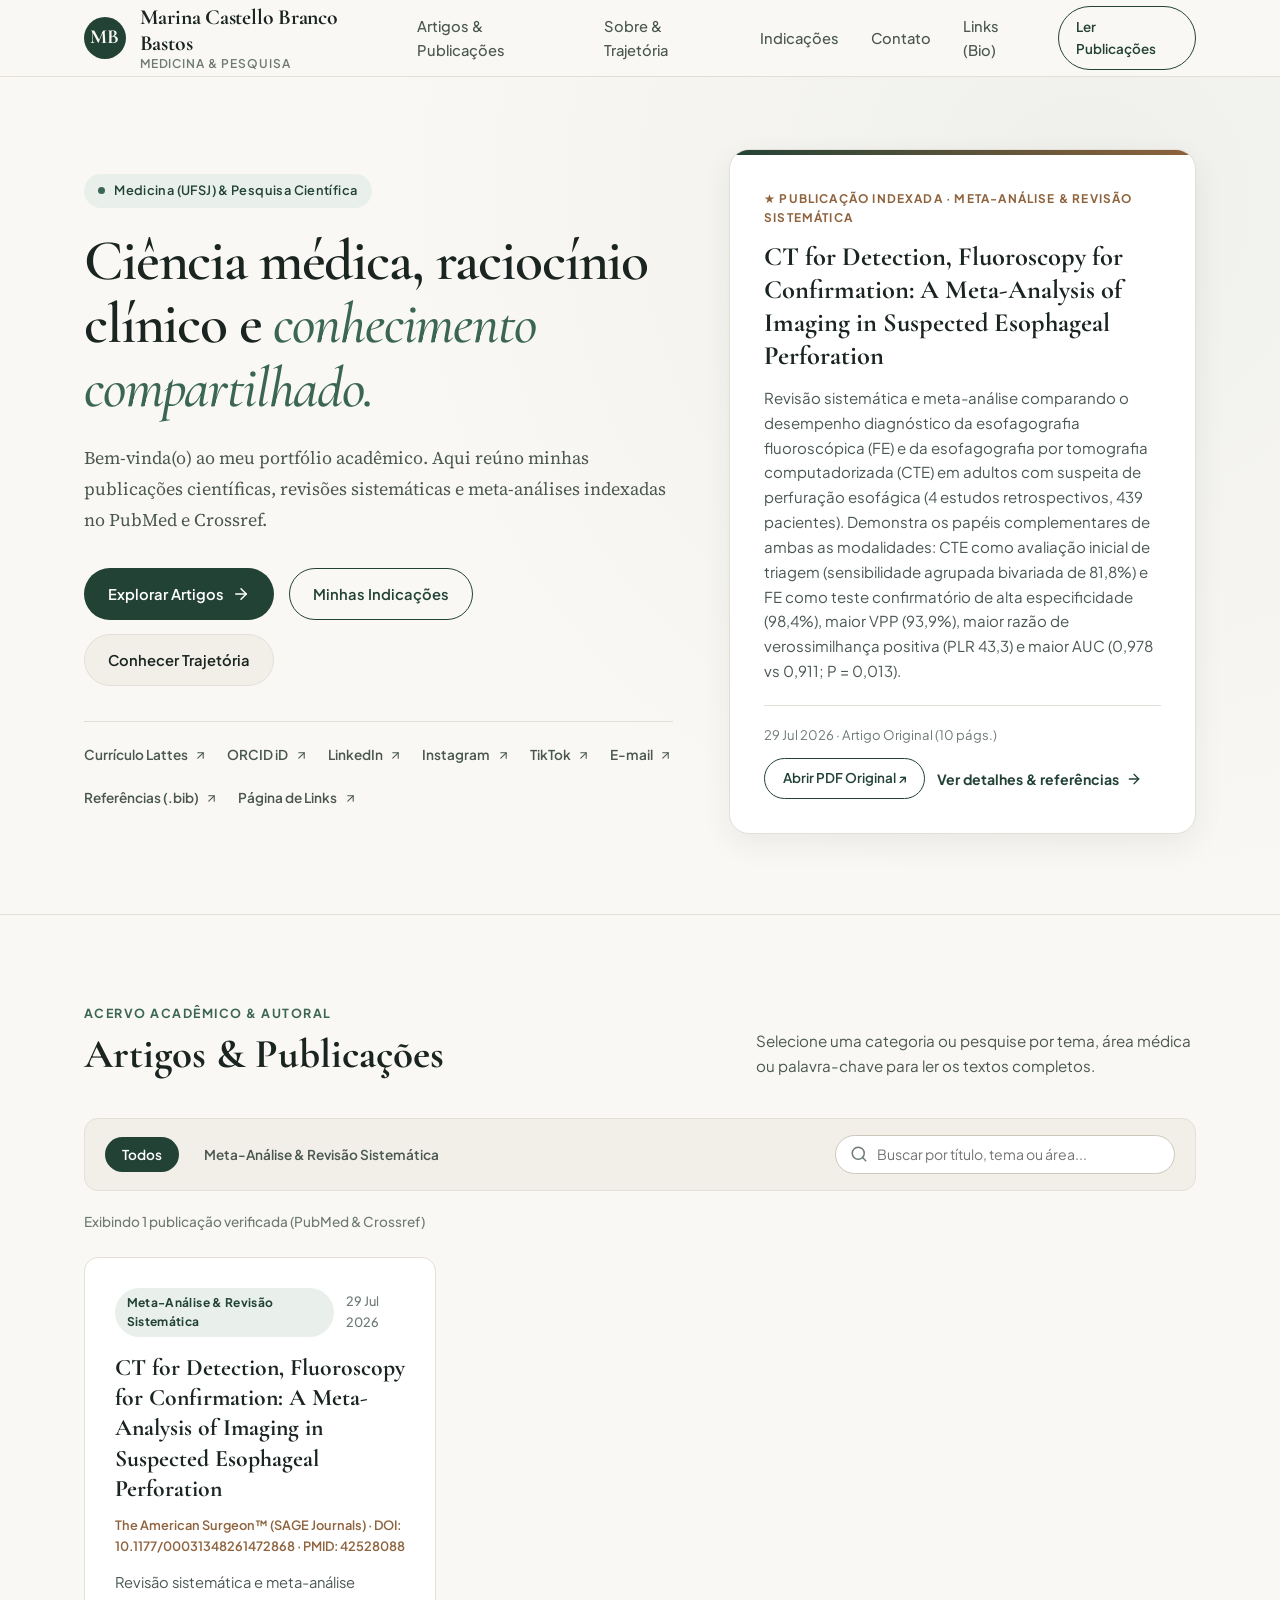
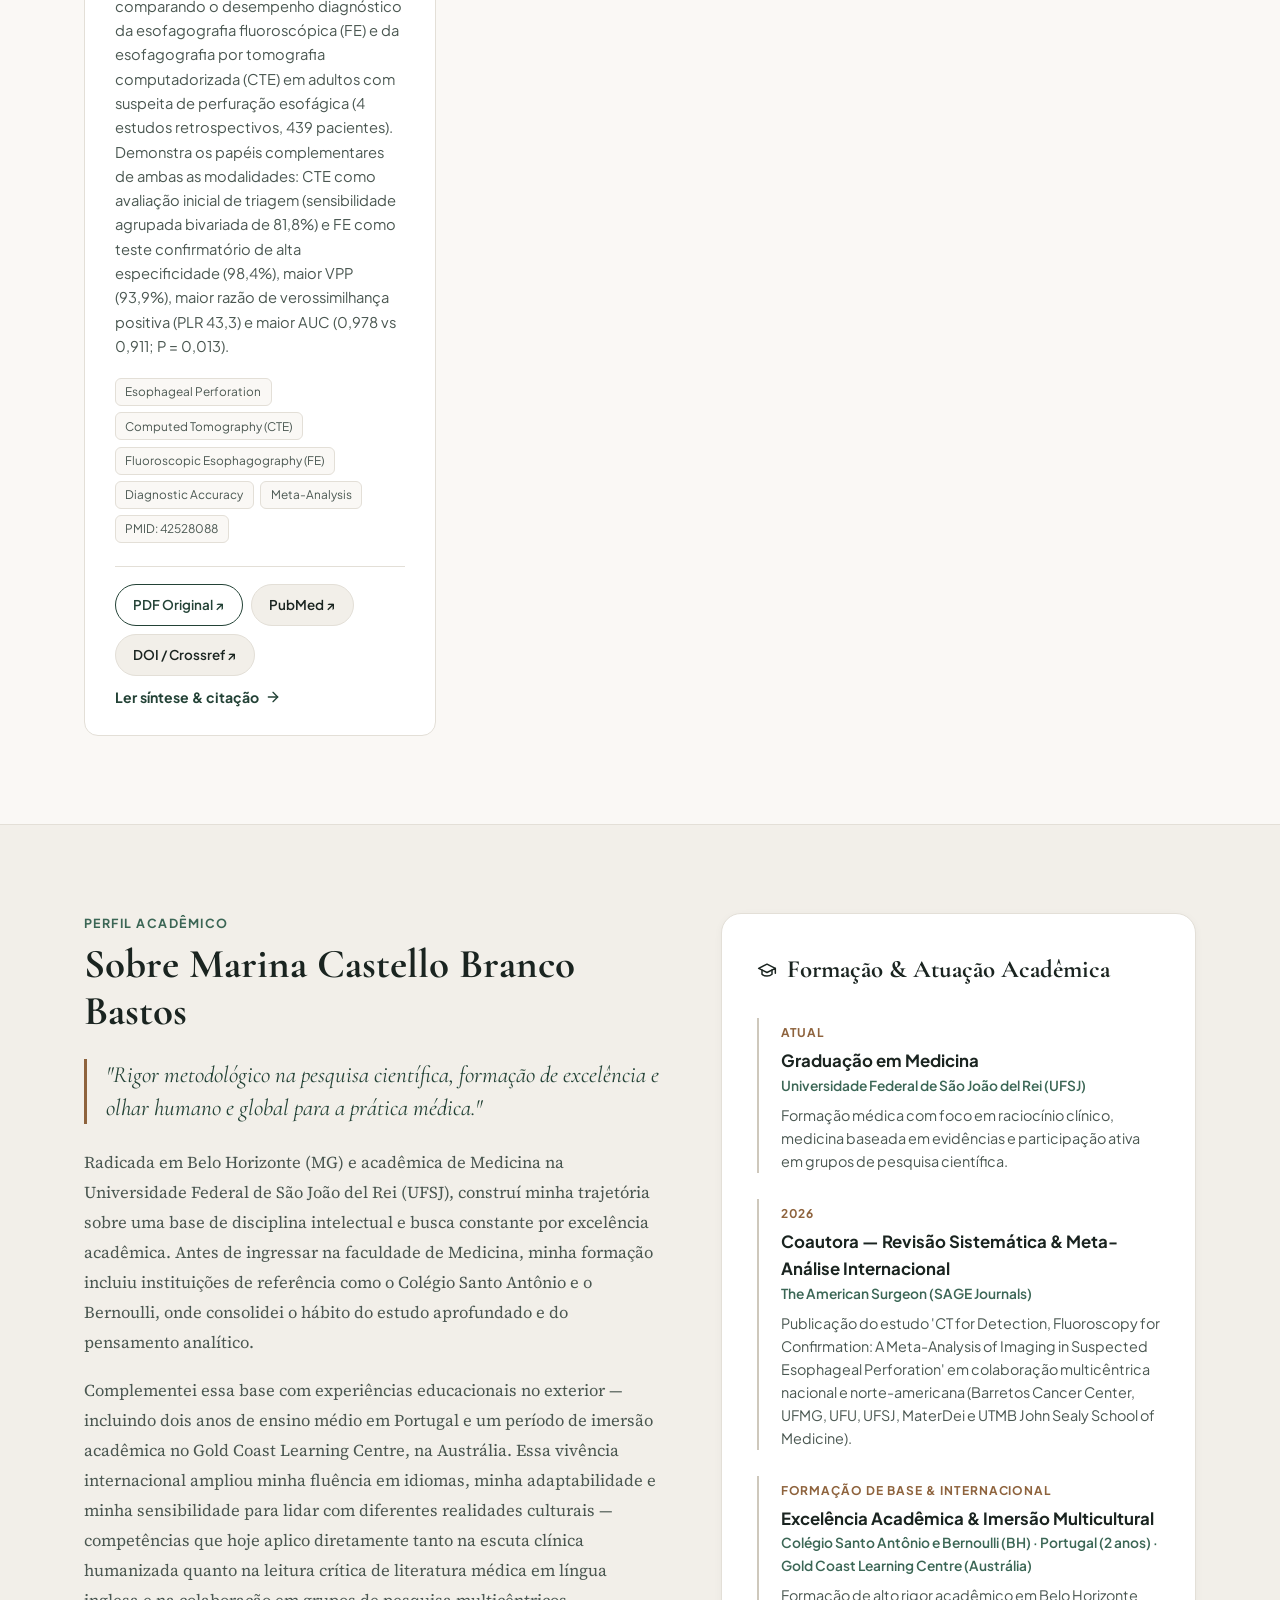
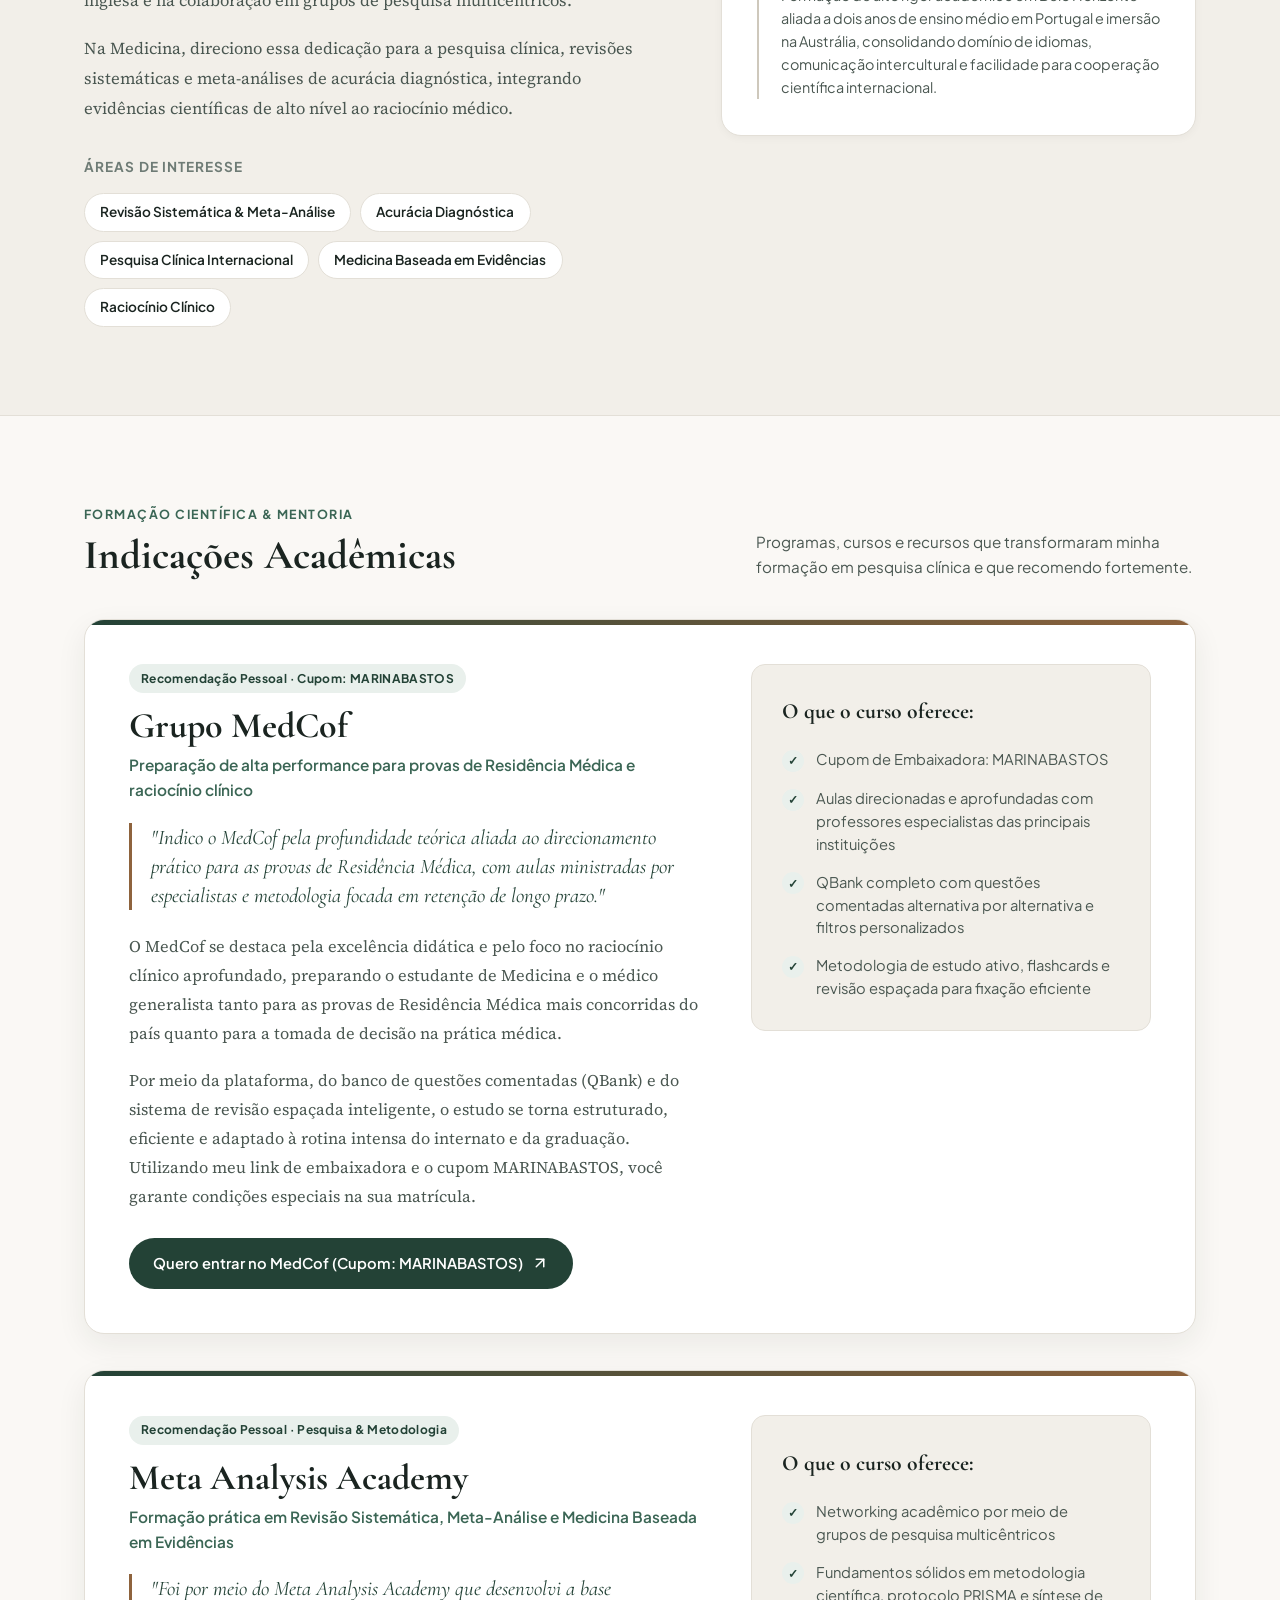
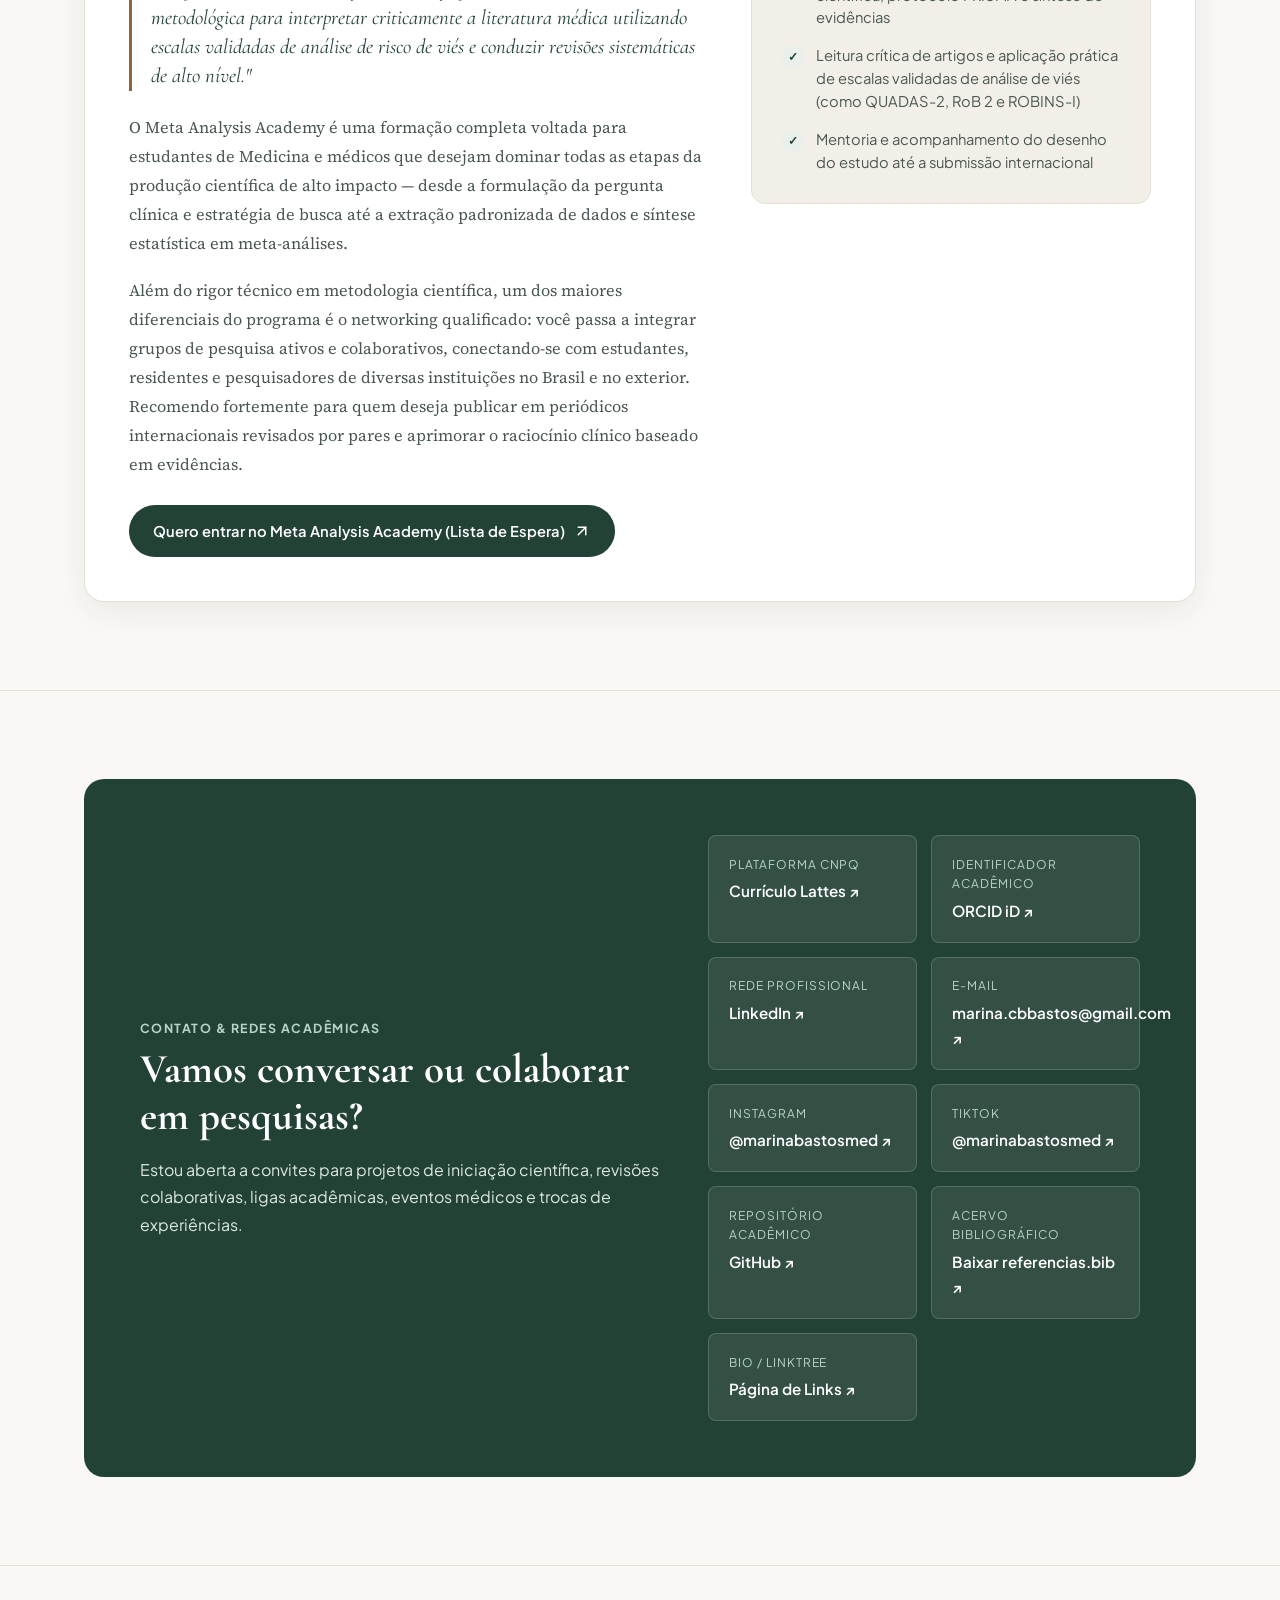
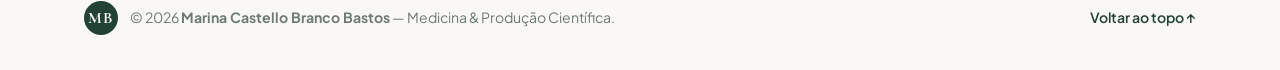
==== index.html @ 8492e3e2 "Forca atualizacao de cache (cache-busting) no dados.js, script.js e index.html" ====
<!DOCTYPE html>
<html lang="pt-BR">
<head>
  <meta charset="UTF-8" />
  <meta name="viewport" content="width=device-width, initial-scale=1.0" />
  <title>Marina Bastos — Medicina & Produção Científica</title>
  <meta name="description" content="Portfólio acadêmico, artigos científicos, revisões de literatura e textos sobre Medicina por Marina Bastos." />

  <!-- Tipografia Editorial & Acadêmica -->
  <link rel="preconnect" href="https://fonts.googleapis.com">
  <link rel="preconnect" href="https://fonts.gstatic.com" crossorigin>
  <link href="https://fonts.googleapis.com/css2?family=Cormorant+Garamond:ital,wght@0,500;0,600;0,700;1,400;1,600&family=Plus+Jakarta+Sans:wght@400;500;600;700&family=Source+Serif+4:ital,opsz,wght@0,8..60,400;0,8..60,600;1,8..60,400&display=swap" rel="stylesheet">

  <link rel="stylesheet" href="styles.css?v=20261112b" />
</head>
<body>

  <!-- Barra de Navegação -->
  <header class="site-header" id="topo">
    <div class="container header-inner">
      <a href="#topo" class="brand" aria-label="Início">
        <span class="brand-monogram">MB</span>
        <div class="brand-text">
          <span class="brand-name" id="nav-nome">Marina Bastos</span>
          <span class="brand-role">Medicina & Pesquisa</span>
        </div>
      </a>

      <nav class="main-nav" aria-label="Navegação Principal">
        <a href="#artigos" class="nav-link">Artigos & Publicações</a>
        <a href="#sobre" class="nav-link">Sobre & Trajetória</a>
        <a href="#indicacoes" class="nav-link">Indicações</a>
        <a href="#contato" class="nav-link">Contato</a>
        <a href="links.html" class="nav-link">Links (Bio)</a>
      </nav>

      <div class="header-actions">
        <a href="#artigos" class="btn btn-outline btn-sm">Ler Publicações</a>
      </div>
    </div>
  </header>

  <main>
    <!-- Seção Hero / Apresentação Editorial -->
    <section class="hero-section">
      <div class="container hero-grid">
        <div class="hero-content">
          <div class="eyebrow-badge">
            <span class="eyebrow-dot"></span>
            <span id="hero-subtitulo">Acadêmica de Medicina & Produção Científica</span>
          </div>

          <h1 class="hero-title">
            Ciência médica, raciocínio clínico e <span class="serif-italic">conhecimento compartilhado.</span>
          </h1>

          <p class="hero-lead" id="hero-resumo">
            Bem-vinda(o) ao meu espaço acadêmico. Aqui reúno meus artigos científicos, revisões de literatura, relatos de caso e reflexões sobre a prática médica e a saúde pública.
          </p>

          <div class="hero-cta-group">
            <a href="#artigos" class="btn btn-primary">
              Explorar Artigos
              <svg width="18" height="18" viewBox="0 0 24 24" fill="none" stroke="currentColor" stroke-width="2" stroke-linecap="round" stroke-linejoin="round"><path d="M5 12h14"/><path d="m12 5 7 7-7 7"/></svg>
            </a>
            <a href="#indicacoes" class="btn btn-outline">Minhas Indicações</a>
            <a href="#sobre" class="btn btn-secondary">Conhecer Trajetória</a>
          </div>

          <div class="hero-quick-links" id="hero-links">
            <!-- Preenchido dinamicamente via dados.js -->
          </div>
        </div>

        <!-- Card de Artigo em Destaque no Hero -->
        <aside class="hero-featured-wrapper" aria-label="Publicação em destaque">
          <div class="featured-card" id="hero-destaque-card">
            <!-- Preenchido dinamicamente via script.js -->
          </div>
        </aside>
      </div>
    </section>

    <!-- Seção de Artigos & Publicações -->
    <section class="articles-section section-padding" id="artigos">
      <div class="container">
        <div class="section-header">
          <div>
            <span class="section-kicker">Acervo Acadêmico & Autoral</span>
            <h2 class="section-title">Artigos & Publicações</h2>
          </div>
          <p class="section-subtitle">
            Selecione uma categoria ou pesquise por tema, área médica ou palavra-chave para ler os textos completos.
          </p>
        </div>

        <!-- Barra de Filtro e Busca -->
        <div class="articles-toolbar">
          <div class="category-filters" id="filtros-categoria" role="tablist" aria-label="Filtrar artigos por categoria">
            <!-- Botões gerados dinamicamente -->
          </div>

          <div class="search-box">
            <svg class="search-icon" width="18" height="18" viewBox="0 0 24 24" fill="none" stroke="currentColor" stroke-width="2" stroke-linecap="round" stroke-linejoin="round"><circle cx="11" cy="11" r="8"/><path d="m21 21-4.3-4.3"/></svg>
            <input
              type="search"
              id="input-busca"
              placeholder="Buscar por título, tema ou área..."
              aria-label="Buscar artigos"
            />
          </div>
        </div>

        <!-- Contador de resultados -->
        <div class="articles-meta-bar">
          <span id="contador-artigos">Carregando publicações...</span>
        </div>

        <!-- Grade de Artigos -->
        <div class="articles-grid" id="lista-artigos">
          <!-- Cards de artigos inseridos via script.js -->
        </div>
      </div>
    </section>

    <!-- Seção Sobre Mim & Trajetória Acadêmica -->
    <section class="about-section section-padding" id="sobre">
      <div class="container">
        <div class="about-grid">
          <!-- Coluna Esquerda: Bio e Áreas de Interesse -->
          <div class="about-bio-col">
            <span class="section-kicker">Perfil Acadêmico</span>
            <h2 class="section-title" id="sobre-nome">Sobre Marina Bastos</h2>

            <blockquote class="editorial-quote" id="sobre-frase">
              "Rigor metodológico na pesquisa científica, formação de excelência e olhar humano e global para a prática médica."
            </blockquote>

            <div class="about-text" id="sobre-texto">
              <p>Radicada em Belo Horizonte (MG) e acadêmica de Medicina na Universidade Federal de São João del Rei (UFSJ), construí minha trajetória sobre uma base de disciplina intelectual e busca constante por excelência acadêmica. Antes de ingressar na faculdade de Medicina, minha formação incluiu instituições de referência como o Colégio Santo Antônio e o Bernoulli, onde consolidei o hábito do estudo aprofundado e do pensamento analítico.</p>
              <p>Complementei essa base com experiências educacionais no exterior — incluindo dois anos de ensino médio em Portugal e um período de imersão acadêmica no Gold Coast Learning Centre, na Austrália. Essa vivência internacional ampliou minha fluência em idiomas, minha adaptabilidade e minha sensibilidade para lidar com diferentes realidades culturais — competências que hoje aplico diretamente tanto na escuta clínica humanizada quanto na leitura crítica de literatura médica em língua inglesa e na colaboração em grupos de pesquisa multicêntricos.</p>
              <p>Na Medicina, direciono essa dedicação para a pesquisa clínica, revisões sistemáticas e meta-análises de acurácia diagnóstica, integrando evidências científicas de alto nível ao raciocínio médico.</p>
            </div>

            <div class="interests-block">
              <h3 class="subsection-title">Áreas de Interesse</h3>
              <div class="tags-cloud" id="lista-interesses">
                <!-- Tags inseridas via script.js -->
              </div>
            </div>
          </div>

          <!-- Coluna Direita: Linha do Tempo / Atuação -->
          <div class="about-timeline-col">
            <div class="timeline-card">
              <h3 class="timeline-heading">
                <svg width="20" height="20" viewBox="0 0 24 24" fill="none" stroke="currentColor" stroke-width="1.8" stroke-linecap="round" stroke-linejoin="round"><path d="M22 10v6M2 10l10-5 10 5-10 5z"/><path d="M6 12v5c3 3 9 3 12 0v-5"/></svg>
                Formação & Atuação Acadêmica
              </h3>
              <div class="timeline-list" id="lista-trajetoria">
                <!-- Itens da trajetória inseridos via script.js -->
              </div>
            </div>
          </div>
        </div>
      </div>
    </section>

    <!-- Seção de Indicações Acadêmicas -->
    <section class="recommendations-section section-padding" id="indicacoes">
      <div class="container">
        <div class="section-header">
          <div>
            <span class="section-kicker">Formação Científica & Mentoria</span>
            <h2 class="section-title">Indicações Acadêmicas</h2>
          </div>
          <p class="section-subtitle">
            Programas, cursos e recursos que transformaram minha formação em pesquisa clínica e que recomendo fortemente.
          </p>
        </div>

        <div class="recommendations-list" id="lista-indicacoes">
          <!-- Inserido dinamicamente via script.js -->
        </div>
      </div>
    </section>

    <!-- Seção de Contato & Links Acadêmicos -->
    <section class="contact-section section-padding" id="contato">
      <div class="container">
        <div class="contact-box">
          <div class="contact-content">
            <span class="section-kicker">Contato & Redes Acadêmicas</span>
            <h2 class="section-title">Vamos conversar ou colaborar em pesquisas?</h2>
            <p class="contact-description">
              Estou aberta a convites para projetos de iniciação científica, revisões colaborativas, ligas acadêmicas, eventos médicos e trocas de experiências.
            </p>
          </div>

          <div class="contact-links-grid" id="contato-links">
            <!-- Links gerados via script.js -->
          </div>
        </div>
      </div>
    </section>
  </main>

  <!-- Rodapé -->
  <footer class="site-footer">
    <div class="container footer-inner">
      <div class="footer-left">
        <span class="brand-monogram brand-monogram-sm">MB</span>
        <p>© <span id="ano-atual"></span> <strong id="footer-nome">Marina Bastos</strong> — Medicina & Produção Científica.</p>
      </div>
      <div class="footer-right">
        <a href="#topo" class="back-to-top">Voltar ao topo ↑</a>
      </div>
    </div>
  </footer>

  <!-- Modal de Leitura Completa do Artigo -->
  <div class="article-modal-backdrop" id="modal-artigo" aria-hidden="true" role="dialog" aria-modal="true" aria-labelledby="modal-titulo">
    <div class="article-modal-container">
      <header class="modal-topbar">
        <div class="modal-topbar-meta">
          <span class="badge-category" id="modal-categoria">Categoria</span>
          <span class="modal-reading-time" id="modal-tempo"></span>
        </div>
        <div class="modal-topbar-actions">
          <button type="button" class="btn-icon-action" id="btn-copiar-citacao" title="Copiar citação bibliográfica">
            <svg width="16" height="16" viewBox="0 0 24 24" fill="none" stroke="currentColor" stroke-width="2" stroke-linecap="round" stroke-linejoin="round"><rect width="14" height="14" x="8" y="8" rx="2" ry="2"/><path d="M4 16c-1.1 0-2-.9-2-2V4c0-1.1.9-2 2-2h10c1.1 0 2 .9 2 2"/></svg>
            <span>Citar</span>
          </button>
          <button type="button" class="btn-icon-action" id="btn-imprimir-artigo" title="Imprimir ou salvar como PDF">
            <svg width="16" height="16" viewBox="0 0 24 24" fill="none" stroke="currentColor" stroke-width="2" stroke-linecap="round" stroke-linejoin="round"><polyline points="6 9 6 2 18 2 18 9"/><path d="M6 18H4a2 2 0 0 1-2-2v-5a2 2 0 0 1 2-2h16a2 2 0 0 1 2 2v5a2 2 0 0 1-2 2h-2"/><rect width="12" height="8" x="6" y="14"/></svg>
            <span>PDF / Imprimir</span>
          </button>
          <button type="button" class="btn-close-modal" id="btn-fechar-modal" aria-label="Fechar leitura">
            ✕
          </button>
        </div>
      </header>

      <article class="modal-article-body">
        <div class="modal-article-header">
          <p class="modal-journal" id="modal-veiculo"></p>
          <h1 class="modal-title" id="modal-titulo"></h1>
          <p class="modal-authors" id="modal-autores"></p>
          <div class="modal-keywords" id="modal-palavras-chave"></div>
        </div>

        <div class="modal-abstract-box">
          <strong>Resumo:</strong>
          <p id="modal-resumo"></p>
        </div>

        <div class="modal-content-prose" id="modal-conteudo">
          <!-- Conteúdo completo do artigo -->
        </div>

        <footer class="modal-article-footer">
          <div class="citation-box">
            <span class="citation-label">Como citar este trabalho:</span>
            <p class="citation-text" id="modal-citacao"></p>
          </div>
          <div id="modal-link-externo-wrapper"></div>
        </footer>
      </article>
    </div>
  </div>

  <!-- Carrega primeiro os dados e depois a lógica -->
  <script src="dados.js?v=20261112b"></script>
  <script src="script.js?v=20261112b"></script>
</body>
</html>
---- styles.css ----
/* ============================================================================
   ESTILOS EDITORIAIS & ACADÊMICOS — MARINA BASTOS (MEDICINA)
   Paleta: Off-white papel, Verde-Sálvia Profundo, Bronze Suave e Tinta Carvão
   ============================================================================ */

:root {
  --bg-primary: #FAF8F5;
  --bg-secondary: #F2EFE9;
  --bg-card: #FFFFFF;
  --bg-accent-soft: #E9F0EC;

  --text-primary: #1A2420;
  --text-secondary: #4A5751;
  --text-muted: #6E7B75;

  --accent-primary: #234236;
  --accent-primary-hover: #182F26;
  --accent-sage: #3B6655;
  --accent-bronze: #8E633D;

  --border-subtle: #E3DFD7;
  --border-strong: #CEC8BC;

  --shadow-sm: 0 2px 8px rgba(26, 36, 32, 0.04);
  --shadow-md: 0 10px 30px rgba(26, 36, 32, 0.07);
  --shadow-lg: 0 20px 50px rgba(26, 36, 32, 0.12);

  --font-display: 'Cormorant Garamond', Georgia, serif;
  --font-serif: 'Source Serif 4', Georgia, serif;
  --font-sans: 'Plus Jakarta Sans', -apple-system, BlinkMacSystemFont, sans-serif;

  --radius-sm: 8px;
  --radius-md: 14px;
  --radius-lg: 20px;
}

* {
  box-sizing: border-box;
  margin: 0;
  padding: 0;
}

html {
  scroll-behavior: smooth;
  font-size: 16px;
}

body {
  background-color: var(--bg-primary);
  color: var(--text-primary);
  font-family: var(--font-sans);
  line-height: 1.65;
  -webkit-font-smoothing: antialiased;
}

.container {
  width: 100%;
  max-width: 1160px;
  margin: 0 auto;
  padding: 0 1.5rem;
}

.section-padding {
  padding: 5.5rem 0;
}

/* ============================================================================
   CABEÇALHO E NAVEGAÇÃO
   ============================================================================ */
.site-header {
  position: sticky;
  top: 0;
  z-index: 100;
  background: rgba(250, 248, 245, 0.88);
  backdrop-filter: blur(12px);
  border-bottom: 1px solid var(--border-subtle);
}

.header-inner {
  display: flex;
  align-items: center;
  justify-content: space-between;
  height: 76px;
  gap: 1.5rem;
}

.brand {
  display: flex;
  align-items: center;
  gap: 0.85rem;
  text-decoration: none;
  color: var(--text-primary);
}

.brand-monogram {
  width: 42px;
  height: 42px;
  border-radius: 50%;
  background-color: var(--accent-primary);
  color: #FAF8F5;
  font-family: var(--font-display);
  font-weight: 700;
  font-size: 1.25rem;
  letter-spacing: 0.04em;
  display: inline-flex;
  align-items: center;
  justify-content: center;
  flex-shrink: 0;
}

.brand-monogram-sm {
  width: 34px;
  height: 34px;
  font-size: 1rem;
}

.brand-text {
  display: flex;
  flex-direction: column;
  line-height: 1.2;
}

.brand-name {
  font-family: var(--font-display);
  font-size: 1.35rem;
  font-weight: 700;
  letter-spacing: -0.01em;
}

.brand-role {
  font-size: 0.75rem;
  text-transform: uppercase;
  letter-spacing: 0.08em;
  color: var(--text-muted);
  font-weight: 600;
}

.main-nav {
  display: flex;
  align-items: center;
  gap: 2rem;
}

.nav-link {
  text-decoration: none;
  color: var(--text-secondary);
  font-size: 0.92rem;
  font-weight: 500;
  transition: color 0.2s ease;
}

.nav-link:hover {
  color: var(--accent-primary);
}

/* ============================================================================
   BOTÕES
   ============================================================================ */
.btn {
  display: inline-flex;
  align-items: center;
  justify-content: center;
  gap: 0.5rem;
  font-family: var(--font-sans);
  font-size: 0.92rem;
  font-weight: 600;
  text-decoration: none;
  padding: 0.8rem 1.45rem;
  border-radius: 999px;
  transition: all 0.22s ease;
  cursor: pointer;
  border: 1px solid transparent;
}

.btn-sm {
  padding: 0.55rem 1.1rem;
  font-size: 0.84rem;
}

.btn-primary {
  background-color: var(--accent-primary);
  color: #FFFFFF;
}

.btn-primary:hover {
  background-color: var(--accent-primary-hover);
  transform: translateY(-1px);
  box-shadow: var(--shadow-sm);
}

.btn-secondary {
  background-color: var(--bg-secondary);
  color: var(--text-primary);
  border-color: var(--border-subtle);
}

.btn-secondary:hover {
  background-color: #E7E2D8;
}

.btn-outline {
  background-color: transparent;
  color: var(--accent-primary);
  border-color: var(--accent-primary);
}

.btn-outline:hover {
  background-color: var(--accent-primary);
  color: #FFFFFF;
}

/* ============================================================================
   SEÇÃO HERO
   ============================================================================ */
.hero-section {
  padding: 4.5rem 0 5rem;
  border-bottom: 1px solid var(--border-subtle);
  background: radial-gradient(circle at 85% 15%, rgba(59, 102, 85, 0.06) 0%, transparent 55%);
}

.hero-grid {
  display: grid;
  grid-template-columns: 1.2fr 0.95fr;
  gap: 3.5rem;
  align-items: center;
}

.eyebrow-badge {
  display: inline-flex;
  align-items: center;
  gap: 0.55rem;
  padding: 0.4rem 0.9rem;
  background-color: var(--bg-accent-soft);
  color: var(--accent-primary);
  border-radius: 999px;
  font-size: 0.8rem;
  font-weight: 600;
  letter-spacing: 0.03em;
  margin-bottom: 1.4rem;
}

.eyebrow-dot {
  width: 7px;
  height: 7px;
  border-radius: 50%;
  background-color: var(--accent-sage);
}

.hero-title {
  font-family: var(--font-display);
  font-size: clamp(2.5rem, 4.5vw, 3.7rem);
  font-weight: 600;
  line-height: 1.1;
  letter-spacing: -0.02em;
  color: var(--text-primary);
  margin-bottom: 1.35rem;
}

.serif-italic {
  font-style: italic;
  font-weight: 500;
  color: var(--accent-sage);
}

.hero-lead {
  font-family: var(--font-serif);
  font-size: 1.12rem;
  color: var(--text-secondary);
  line-height: 1.75;
  max-width: 600px;
  margin-bottom: 2rem;
}

.hero-cta-group {
  display: flex;
  flex-wrap: wrap;
  gap: 0.9rem;
  margin-bottom: 2.2rem;
}

.hero-quick-links {
  display: flex;
  flex-wrap: wrap;
  align-items: center;
  gap: 1.25rem;
  padding-top: 1.4rem;
  border-top: 1px solid var(--border-subtle);
}

.quick-link-item {
  display: inline-flex;
  align-items: center;
  gap: 0.4rem;
  font-size: 0.85rem;
  font-weight: 600;
  color: var(--text-secondary);
  text-decoration: none;
  transition: color 0.2s ease;
}

.quick-link-item:hover {
  color: var(--accent-primary);
}

/* Card de Artigo em Destaque no Hero */
.featured-card {
  background-color: var(--bg-card);
  border: 1px solid var(--border-subtle);
  border-radius: var(--radius-lg);
  padding: 2.1rem;
  box-shadow: var(--shadow-md);
  position: relative;
  overflow: hidden;
}

.featured-card::before {
  content: "";
  position: absolute;
  top: 0;
  left: 0;
  width: 100%;
  height: 5px;
  background: linear-gradient(90deg, var(--accent-primary), var(--accent-bronze));
}

.featured-label {
  display: inline-flex;
  align-items: center;
  gap: 0.4rem;
  font-size: 0.74rem;
  text-transform: uppercase;
  letter-spacing: 0.1em;
  font-weight: 700;
  color: var(--accent-bronze);
  margin-bottom: 0.85rem;
}

.featured-title {
  font-family: var(--font-display);
  font-size: 1.65rem;
  font-weight: 700;
  line-height: 1.25;
  color: var(--text-primary);
  margin-bottom: 0.8rem;
}

.featured-excerpt {
  font-size: 0.94rem;
  color: var(--text-secondary);
  line-height: 1.65;
  margin-bottom: 1.35rem;
}

.featured-meta {
  display: flex;
  align-items: center;
  justify-content: space-between;
  flex-wrap: wrap;
  gap: 0.75rem;
  padding-top: 1.1rem;
  border-top: 1px solid var(--border-subtle);
  font-size: 0.82rem;
  color: var(--text-muted);
}

/* ============================================================================
   SEÇÃO DE ARTIGOS & PUBLICAÇÕES
   ============================================================================ */
.section-header {
  display: flex;
  justify-content: space-between;
  align-items: flex-end;
  flex-wrap: wrap;
  gap: 1.5rem;
  margin-bottom: 2.5rem;
}

.section-kicker {
  display: block;
  font-size: 0.78rem;
  text-transform: uppercase;
  letter-spacing: 0.12em;
  font-weight: 700;
  color: var(--accent-sage);
  margin-bottom: 0.45rem;
}

.section-title {
  font-family: var(--font-display);
  font-size: clamp(2rem, 3.2vw, 2.65rem);
  font-weight: 700;
  line-height: 1.15;
  color: var(--text-primary);
}

.section-subtitle {
  max-width: 440px;
  font-size: 0.95rem;
  color: var(--text-secondary);
}

.articles-toolbar {
  display: flex;
  justify-content: space-between;
  align-items: center;
  flex-wrap: wrap;
  gap: 1rem;
  margin-bottom: 1.25rem;
  padding: 1rem 1.25rem;
  background-color: var(--bg-secondary);
  border-radius: var(--radius-md);
  border: 1px solid var(--border-subtle);
}

.category-filters {
  display: flex;
  flex-wrap: wrap;
  gap: 0.5rem;
}

.filter-btn {
  background: transparent;
  border: 1px solid transparent;
  padding: 0.48rem 1rem;
  border-radius: 999px;
  font-family: var(--font-sans);
  font-size: 0.85rem;
  font-weight: 600;
  color: var(--text-secondary);
  cursor: pointer;
  transition: all 0.2s ease;
}

.filter-btn:hover {
  color: var(--text-primary);
  background-color: rgba(255, 255, 255, 0.6);
}

.filter-btn.active {
  background-color: var(--accent-primary);
  color: #FFFFFF;
}

.search-box {
  position: relative;
  flex: 1;
  min-width: 240px;
  max-width: 340px;
}

.search-icon {
  position: absolute;
  left: 0.95rem;
  top: 50%;
  transform: translateY(-50%);
  color: var(--text-muted);
  pointer-events: none;
}

.search-box input {
  width: 100%;
  padding: 0.6rem 1rem 0.6rem 2.55rem;
  border-radius: 999px;
  border: 1px solid var(--border-strong);
  background-color: var(--bg-card);
  font-family: var(--font-sans);
  font-size: 0.88rem;
  color: var(--text-primary);
  outline: none;
  transition: border-color 0.2s ease, box-shadow 0.2s ease;
}

.search-box input:focus {
  border-color: var(--accent-primary);
  box-shadow: 0 0 0 3px rgba(35, 66, 54, 0.12);
}

.articles-meta-bar {
  font-size: 0.85rem;
  color: var(--text-muted);
  margin-bottom: 1.5rem;
  font-weight: 500;
}

.articles-grid {
  display: grid;
  grid-template-columns: repeat(auto-fill, minmax(330px, 1fr));
  gap: 1.75rem;
}

.article-card {
  background-color: var(--bg-card);
  border: 1px solid var(--border-subtle);
  border-radius: var(--radius-md);
  padding: 1.85rem;
  display: flex;
  flex-direction: column;
  justify-content: space-between;
  transition: transform 0.24s ease, box-shadow 0.24s ease, border-color 0.24s ease;
}

.article-card:hover {
  transform: translateY(-4px);
  box-shadow: var(--shadow-md);
  border-color: var(--border-strong);
}

.card-top-meta {
  display: flex;
  align-items: center;
  justify-content: space-between;
  gap: 0.75rem;
  margin-bottom: 1rem;
}

.badge-category {
  display: inline-block;
  padding: 0.28rem 0.75rem;
  border-radius: 999px;
  background-color: var(--bg-accent-soft);
  color: var(--accent-primary);
  font-size: 0.75rem;
  font-weight: 700;
  letter-spacing: 0.03em;
}

.card-date {
  font-size: 0.8rem;
  color: var(--text-muted);
  font-weight: 500;
}

.card-title {
  font-family: var(--font-display);
  font-size: 1.48rem;
  font-weight: 700;
  line-height: 1.28;
  color: var(--text-primary);
  margin-bottom: 0.65rem;
  cursor: pointer;
  transition: color 0.2s ease;
}

.card-title:hover {
  color: var(--accent-sage);
}

.card-venue {
  font-size: 0.8rem;
  font-weight: 600;
  color: var(--accent-bronze);
  margin-bottom: 0.8rem;
}

.card-summary {
  font-size: 0.92rem;
  color: var(--text-secondary);
  line-height: 1.65;
  margin-bottom: 1.25rem;
}

.card-keywords {
  display: flex;
  flex-wrap: wrap;
  gap: 0.4rem;
  margin-bottom: 1.4rem;
}

.keyword-tag {
  font-size: 0.74rem;
  padding: 0.2rem 0.6rem;
  background-color: var(--bg-primary);
  border: 1px solid var(--border-subtle);
  border-radius: 6px;
  color: var(--text-secondary);
}

.card-footer {
  display: flex;
  align-items: center;
  justify-content: space-between;
  padding-top: 1.1rem;
  border-top: 1px solid var(--border-subtle);
  gap: 0.75rem;
}

.btn-read-article {
  background: none;
  border: none;
  font-family: var(--font-sans);
  font-size: 0.88rem;
  font-weight: 700;
  color: var(--accent-primary);
  display: inline-flex;
  align-items: center;
  gap: 0.4rem;
  cursor: pointer;
  padding: 0;
  transition: gap 0.2s ease;
}

.btn-read-article:hover {
  gap: 0.65rem;
}

.empty-state {
  grid-column: 1 / -1;
  text-align: center;
  padding: 3.5rem 1.5rem;
  background-color: var(--bg-secondary);
  border-radius: var(--radius-md);
  color: var(--text-secondary);
}

/* ============================================================================
   SEÇÃO SOBRE MIM & TRAJETÓRIA
   ============================================================================ */
.about-section {
  background-color: var(--bg-secondary);
  border-top: 1px solid var(--border-subtle);
  border-bottom: 1px solid var(--border-subtle);
}

.about-grid {
  display: grid;
  grid-template-columns: 1.1fr 0.9fr;
  gap: 3.5rem;
  align-items: start;
}

.editorial-quote {
  font-family: var(--font-display);
  font-style: italic;
  font-size: 1.45rem;
  line-height: 1.4;
  color: var(--accent-primary);
  border-left: 3px solid var(--accent-bronze);
  padding-left: 1.2rem;
  margin: 1.5rem 0;
}

.about-text p {
  font-family: var(--font-serif);
  font-size: 1.04rem;
  color: var(--text-secondary);
  line-height: 1.8;
  margin-bottom: 1.15rem;
}

.interests-block {
  margin-top: 2rem;
}

.subsection-title {
  font-size: 0.85rem;
  text-transform: uppercase;
  letter-spacing: 0.08em;
  color: var(--text-muted);
  margin-bottom: 0.9rem;
}

.tags-cloud {
  display: flex;
  flex-wrap: wrap;
  gap: 0.55rem;
}

.interest-pill {
  padding: 0.45rem 0.95rem;
  background-color: var(--bg-card);
  border: 1px solid var(--border-subtle);
  border-radius: 999px;
  font-size: 0.85rem;
  font-weight: 600;
  color: var(--text-primary);
}

.timeline-card {
  background-color: var(--bg-card);
  border: 1px solid var(--border-subtle);
  border-radius: var(--radius-lg);
  padding: 2.2rem;
  box-shadow: var(--shadow-sm);
}

.timeline-heading {
  display: flex;
  align-items: center;
  gap: 0.65rem;
  font-family: var(--font-display);
  font-size: 1.55rem;
  font-weight: 700;
  margin-bottom: 1.75rem;
  color: var(--text-primary);
}

.timeline-list {
  display: flex;
  flex-direction: column;
  gap: 1.6rem;
  position: relative;
}

.timeline-item {
  position: relative;
  padding-left: 1.35rem;
  border-left: 2px solid var(--border-strong);
}

.timeline-period {
  display: inline-block;
  font-size: 0.75rem;
  font-weight: 700;
  text-transform: uppercase;
  letter-spacing: 0.08em;
  color: var(--accent-bronze);
  margin-bottom: 0.25rem;
}

.timeline-role {
  font-size: 1.05rem;
  font-weight: 700;
  color: var(--text-primary);
}

.timeline-inst {
  font-size: 0.86rem;
  font-weight: 600;
  color: var(--accent-sage);
  margin-bottom: 0.4rem;
}

.timeline-desc {
  font-size: 0.9rem;
  color: var(--text-secondary);
  line-height: 1.6;
}

/* ============================================================================
   SEÇÃO DE INDICAÇÕES ACADÊMICAS
   ============================================================================ */
.recommendations-section {
  background-color: var(--bg-primary);
  border-bottom: 1px solid var(--border-subtle);
}

.recommendations-list {
  display: flex;
  flex-direction: column;
  gap: 2.25rem;
}

.recommendation-card {
  background-color: var(--bg-card);
  border: 1px solid var(--border-subtle);
  border-radius: var(--radius-lg);
  padding: 2.75rem;
  box-shadow: var(--shadow-md);
  position: relative;
  overflow: hidden;
}

.recommendation-card::before {
  content: "";
  position: absolute;
  top: 0;
  left: 0;
  width: 100%;
  height: 5px;
  background: linear-gradient(90deg, var(--accent-primary), var(--accent-bronze));
}

.recommendation-grid {
  display: grid;
  grid-template-columns: 1.3fr 0.9fr;
  gap: 2.75rem;
  align-items: start;
}

.recommendation-title {
  font-family: var(--font-display);
  font-size: clamp(1.85rem, 2.8vw, 2.4rem);
  font-weight: 700;
  line-height: 1.15;
  color: var(--text-primary);
  margin: 0.75rem 0 0.35rem;
}

.recommendation-subtitle {
  font-size: 0.96rem;
  font-weight: 600;
  color: var(--accent-sage);
  margin-bottom: 1.25rem;
}

.recommendation-quote {
  font-size: 1.3rem;
  margin: 1.25rem 0 1.4rem;
}

.recommendation-prose p {
  font-family: var(--font-serif);
  font-size: 1.02rem;
  color: var(--text-secondary);
  line-height: 1.78;
  margin-bottom: 1.1rem;
}

.recommendation-cta {
  margin-top: 1.65rem;
}

.recommendation-highlights {
  background-color: var(--bg-secondary);
  border: 1px solid var(--border-subtle);
  border-radius: var(--radius-md);
  padding: 1.85rem;
}

.highlights-heading {
  font-family: var(--font-display);
  font-size: 1.35rem;
  font-weight: 700;
  color: var(--text-primary);
  margin-bottom: 1.15rem;
}

.highlights-list {
  list-style: none;
  display: flex;
  flex-direction: column;
  gap: 0.95rem;
}

.highlight-item {
  display: flex;
  align-items: flex-start;
  gap: 0.75rem;
  font-size: 0.92rem;
  color: var(--text-secondary);
  line-height: 1.55;
}

.highlight-check {
  width: 22px;
  height: 22px;
  border-radius: 50%;
  background-color: var(--bg-accent-soft);
  color: var(--accent-primary);
  font-size: 0.78rem;
  font-weight: 700;
  display: inline-flex;
  align-items: center;
  justify-content: center;
  flex-shrink: 0;
  margin-top: 0.1rem;
}

/* ============================================================================
   SEÇÃO DE CONTATO
   ============================================================================ */
.contact-box {
  background-color: var(--accent-primary);
  color: #FAF8F5;
  border-radius: var(--radius-lg);
  padding: 3.5rem;
  display: grid;
  grid-template-columns: 1.1fr 0.9fr;
  gap: 2.5rem;
  align-items: center;
}

.contact-box .section-kicker {
  color: #B8D4C8;
}

.contact-box .section-title {
  color: #FFFFFF;
  margin-bottom: 1rem;
}

.contact-description {
  color: #DCE8E2;
  font-size: 1rem;
  line-height: 1.7;
}

.contact-links-grid {
  display: grid;
  grid-template-columns: repeat(auto-fit, minmax(180px, 1fr));
  gap: 0.9rem;
}

.contact-card-link {
  display: flex;
  flex-direction: column;
  padding: 1.15rem 1.25rem;
  background-color: rgba(255, 255, 255, 0.08);
  border: 1px solid rgba(255, 255, 255, 0.16);
  border-radius: var(--radius-sm);
  color: #FFFFFF;
  text-decoration: none;
  transition: background-color 0.2s ease, transform 0.2s ease;
}

.contact-card-link:hover {
  background-color: rgba(255, 255, 255, 0.15);
  transform: translateY(-2px);
}

.contact-card-label {
  font-size: 0.75rem;
  text-transform: uppercase;
  letter-spacing: 0.08em;
  color: #B8D4C8;
  margin-bottom: 0.25rem;
}

.contact-card-value {
  font-size: 0.95rem;
  font-weight: 600;
}

/* ============================================================================
   RODAPÉ
   ============================================================================ */
.site-footer {
  padding: 2.2rem 0;
  border-top: 1px solid var(--border-subtle);
  font-size: 0.88rem;
  color: var(--text-muted);
}

.footer-inner {
  display: flex;
  align-items: center;
  justify-content: space-between;
  flex-wrap: wrap;
  gap: 1rem;
}

.footer-left {
  display: flex;
  align-items: center;
  gap: 0.75rem;
}

.back-to-top {
  color: var(--accent-primary);
  text-decoration: none;
  font-weight: 600;
}

/* ============================================================================
   MODAL DE LEITURA DO ARTIGO
   ============================================================================ */
.article-modal-backdrop {
  position: fixed;
  inset: 0;
  z-index: 200;
  background-color: rgba(20, 28, 25, 0.62);
  backdrop-filter: blur(5px);
  display: flex;
  align-items: center;
  justify-content: center;
  padding: 1.5rem;
  opacity: 0;
  pointer-events: none;
  transition: opacity 0.25s ease;
}

.article-modal-backdrop.open {
  opacity: 1;
  pointer-events: auto;
}

.article-modal-container {
  background-color: var(--bg-primary);
  width: 100%;
  max-width: 820px;
  max-height: 90vh;
  border-radius: var(--radius-lg);
  box-shadow: var(--shadow-lg);
  border: 1px solid var(--border-subtle);
  display: flex;
  flex-direction: column;
  overflow: hidden;
}

.modal-topbar {
  display: flex;
  align-items: center;
  justify-content: space-between;
  padding: 1rem 1.75rem;
  background-color: var(--bg-card);
  border-bottom: 1px solid var(--border-subtle);
  gap: 1rem;
}

.modal-topbar-meta {
  display: flex;
  align-items: center;
  gap: 0.75rem;
}

.modal-reading-time {
  font-size: 0.82rem;
  color: var(--text-muted);
}

.modal-topbar-actions {
  display: flex;
  align-items: center;
  gap: 0.5rem;
}

.btn-icon-action {
  display: inline-flex;
  align-items: center;
  gap: 0.4rem;
  padding: 0.45rem 0.85rem;
  border-radius: 6px;
  border: 1px solid var(--border-subtle);
  background-color: var(--bg-primary);
  color: var(--text-secondary);
  font-family: var(--font-sans);
  font-size: 0.8rem;
  font-weight: 600;
  cursor: pointer;
  transition: all 0.2s ease;
}

.btn-icon-action:hover {
  border-color: var(--accent-primary);
  color: var(--accent-primary);
}

.btn-close-modal {
  width: 34px;
  height: 34px;
  border-radius: 50%;
  border: none;
  background-color: var(--bg-secondary);
  color: var(--text-primary);
  font-size: 1rem;
  cursor: pointer;
  display: inline-flex;
  align-items: center;
  justify-content: center;
}

.btn-close-modal:hover {
  background-color: #E2DDD3;
}

.modal-article-body {
  padding: 2.5rem 3rem;
  overflow-y: auto;
}

.modal-journal {
  font-size: 0.82rem;
  text-transform: uppercase;
  letter-spacing: 0.08em;
  font-weight: 700;
  color: var(--accent-bronze);
  margin-bottom: 0.5rem;
}

.modal-title {
  font-family: var(--font-display);
  font-size: clamp(1.8rem, 3vw, 2.35rem);
  font-weight: 700;
  line-height: 1.2;
  color: var(--text-primary);
  margin-bottom: 0.75rem;
}

.modal-authors {
  font-size: 0.92rem;
  font-weight: 600;
  color: var(--accent-sage);
  margin-bottom: 1rem;
}

.modal-keywords {
  display: flex;
  flex-wrap: wrap;
  gap: 0.4rem;
  margin-bottom: 1.75rem;
}

.modal-abstract-box {
  background-color: var(--bg-secondary);
  border-left: 3px solid var(--accent-primary);
  padding: 1.15rem 1.35rem;
  border-radius: 0 var(--radius-sm) var(--radius-sm) 0;
  margin-bottom: 2rem;
  font-size: 0.93rem;
  color: var(--text-secondary);
}

.modal-abstract-box strong {
  display: block;
  text-transform: uppercase;
  font-size: 0.75rem;
  letter-spacing: 0.08em;
  color: var(--text-primary);
  margin-bottom: 0.35rem;
}

.modal-content-prose {
  font-family: var(--font-serif);
  font-size: 1.08rem;
  line-height: 1.85;
  color: var(--text-primary);
}

.modal-content-prose h3 {
  font-family: var(--font-display);
  font-size: 1.55rem;
  font-weight: 700;
  color: var(--text-primary);
  margin: 1.85rem 0 0.65rem;
}

.modal-content-prose p {
  margin-bottom: 1.15rem;
}

.modal-content-prose ul {
  margin: 0.75rem 0 1.25rem 1.5rem;
}

.modal-content-prose li {
  margin-bottom: 0.5rem;
}

.modal-content-prose blockquote {
  font-family: var(--font-display);
  font-style: italic;
  font-size: 1.35rem;
  line-height: 1.45;
  color: var(--accent-primary);
  border-left: 3px solid var(--accent-bronze);
  padding-left: 1.2rem;
  margin: 1.6rem 0;
}

.modal-article-footer {
  margin-top: 2.5rem;
  padding-top: 1.5rem;
  border-top: 1px solid var(--border-subtle);
}

.citation-box {
  background-color: var(--bg-card);
  border: 1px solid var(--border-subtle);
  border-radius: var(--radius-sm);
  padding: 1rem 1.25rem;
  margin-bottom: 1rem;
}

.citation-label {
  display: block;
  font-size: 0.74rem;
  text-transform: uppercase;
  letter-spacing: 0.08em;
  font-weight: 700;
  color: var(--text-muted);
  margin-bottom: 0.3rem;
}

.citation-text {
  font-size: 0.86rem;
  color: var(--text-secondary);
  font-family: var(--font-serif);
}

/* ============================================================================
   RESPONSIVIDADE
   ============================================================================ */
@media (max-width: 920px) {
  .hero-grid,
  .about-grid,
  .recommendation-grid,
  .contact-box {
    grid-template-columns: 1fr;
    gap: 2.25rem;
  }

  .recommendation-card {
    padding: 1.85rem 1.5rem;
  }

  .main-nav {
    display: none;
  }

  .contact-box {
    padding: 2.25rem 1.75rem;
  }

  .modal-article-body {
    padding: 1.75rem 1.5rem;
  }
}

@media print {
  body * {
    visibility: hidden;
  }
  .article-modal-backdrop,
  .article-modal-container,
  .modal-article-body,
  .modal-article-body * {
    visibility: visible;
  }
  .article-modal-backdrop {
    position: absolute;
    inset: 0;
    background: #FFFFFF;
    padding: 0;
  }
  .article-modal-container {
    max-height: none;
    box-shadow: none;
    border: none;
  }
  .modal-topbar {
    display: none;
  }
}
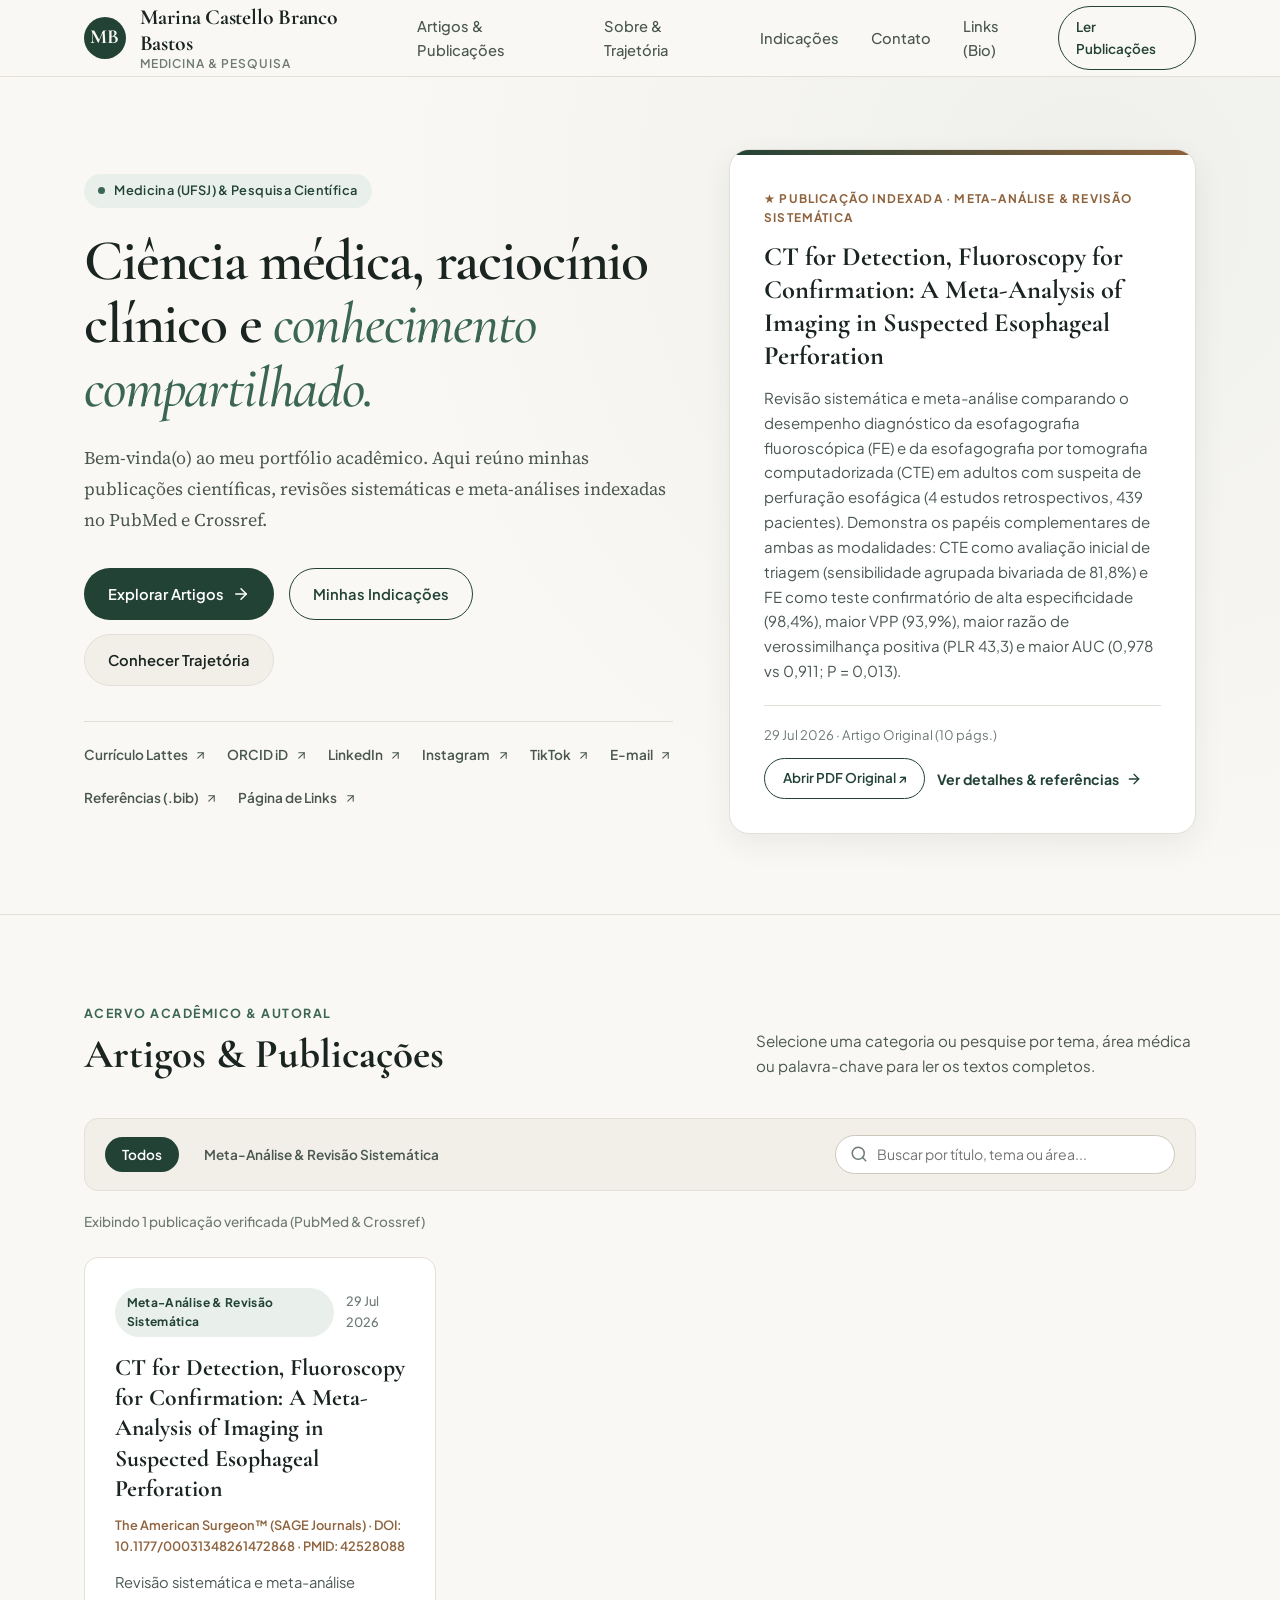
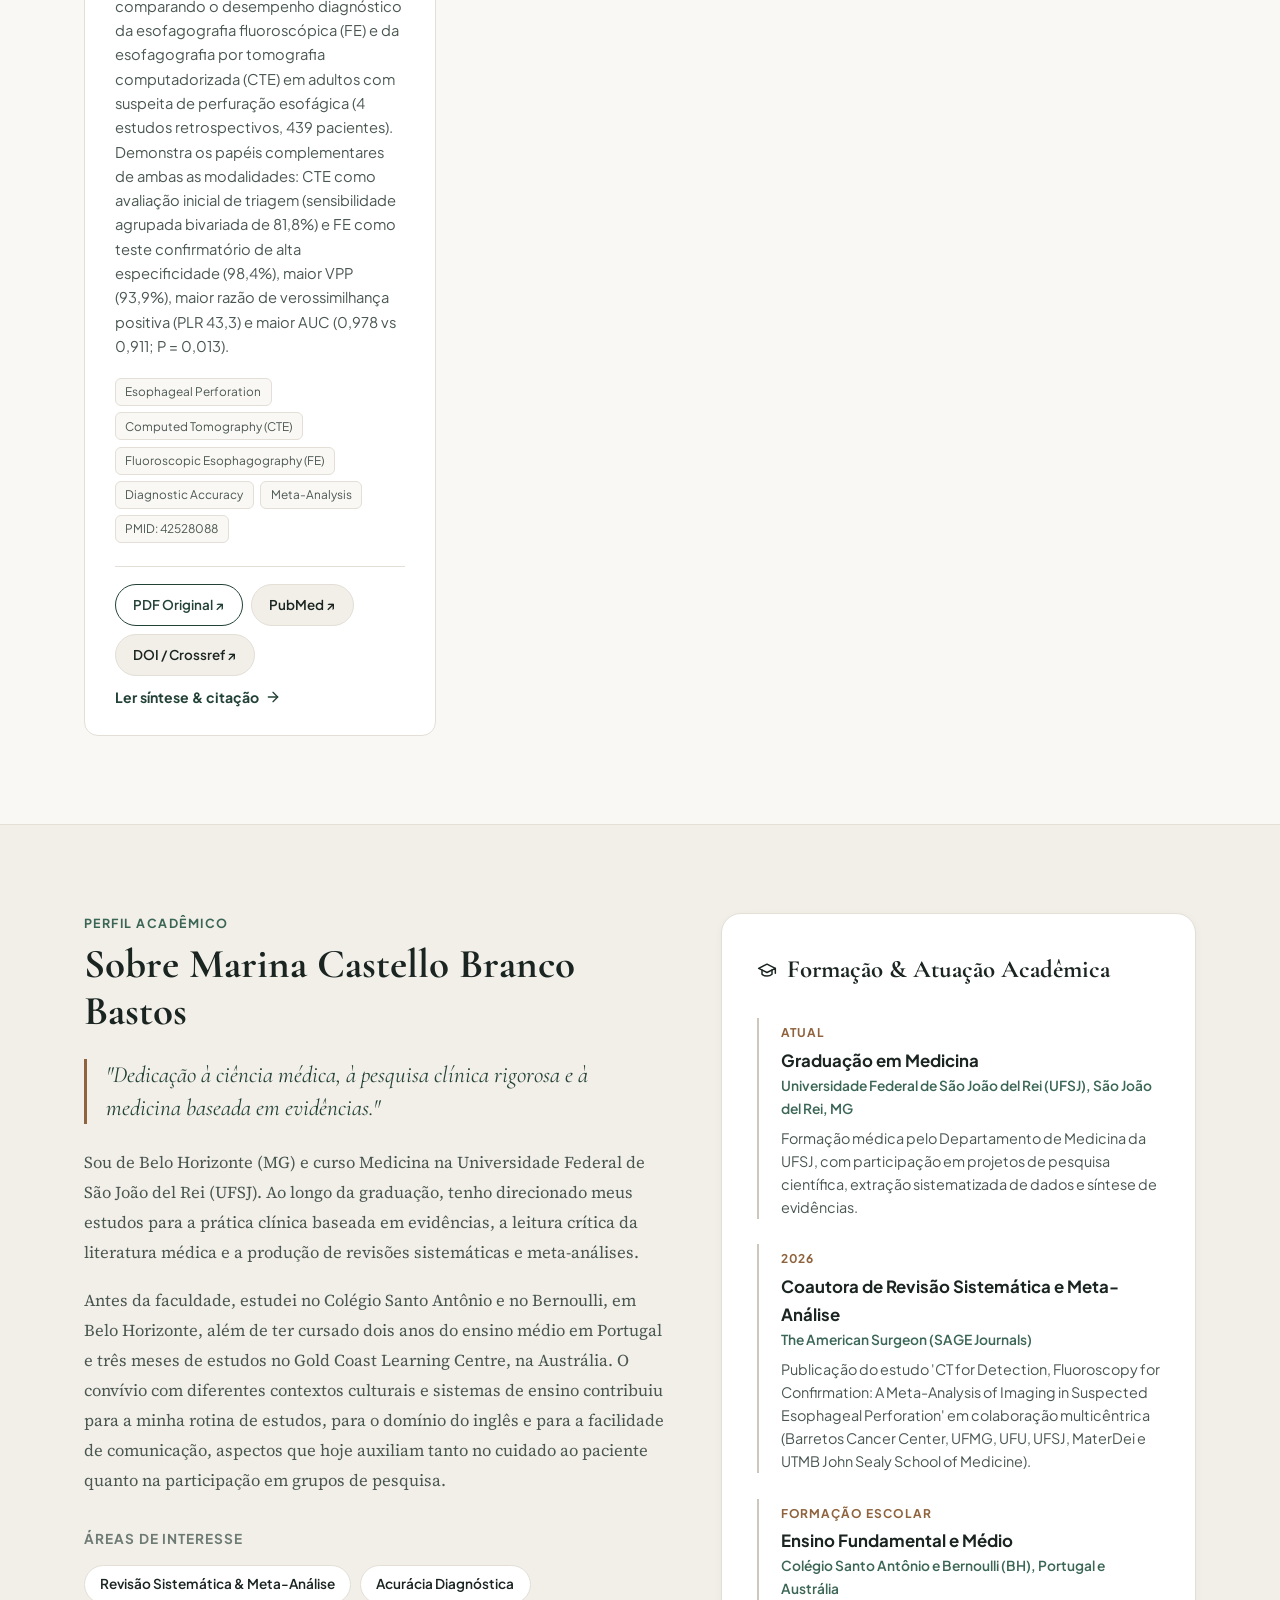
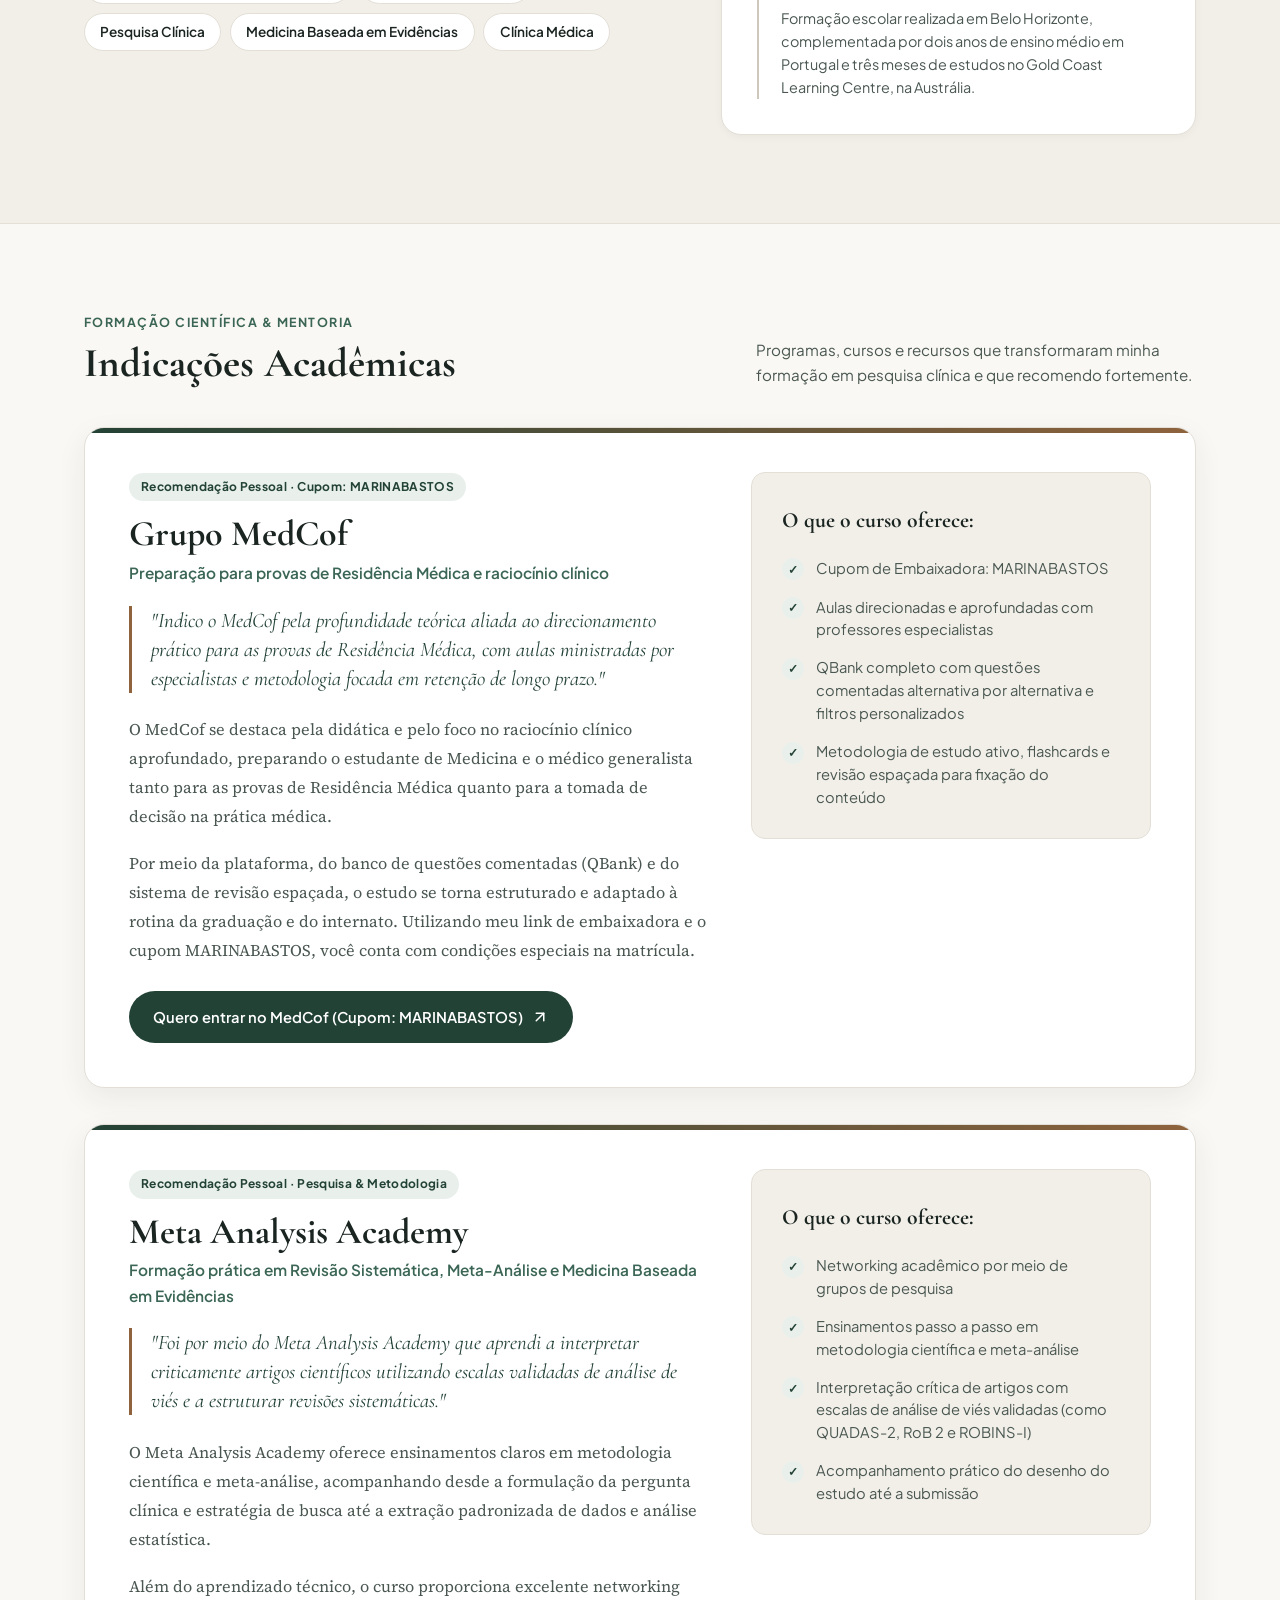
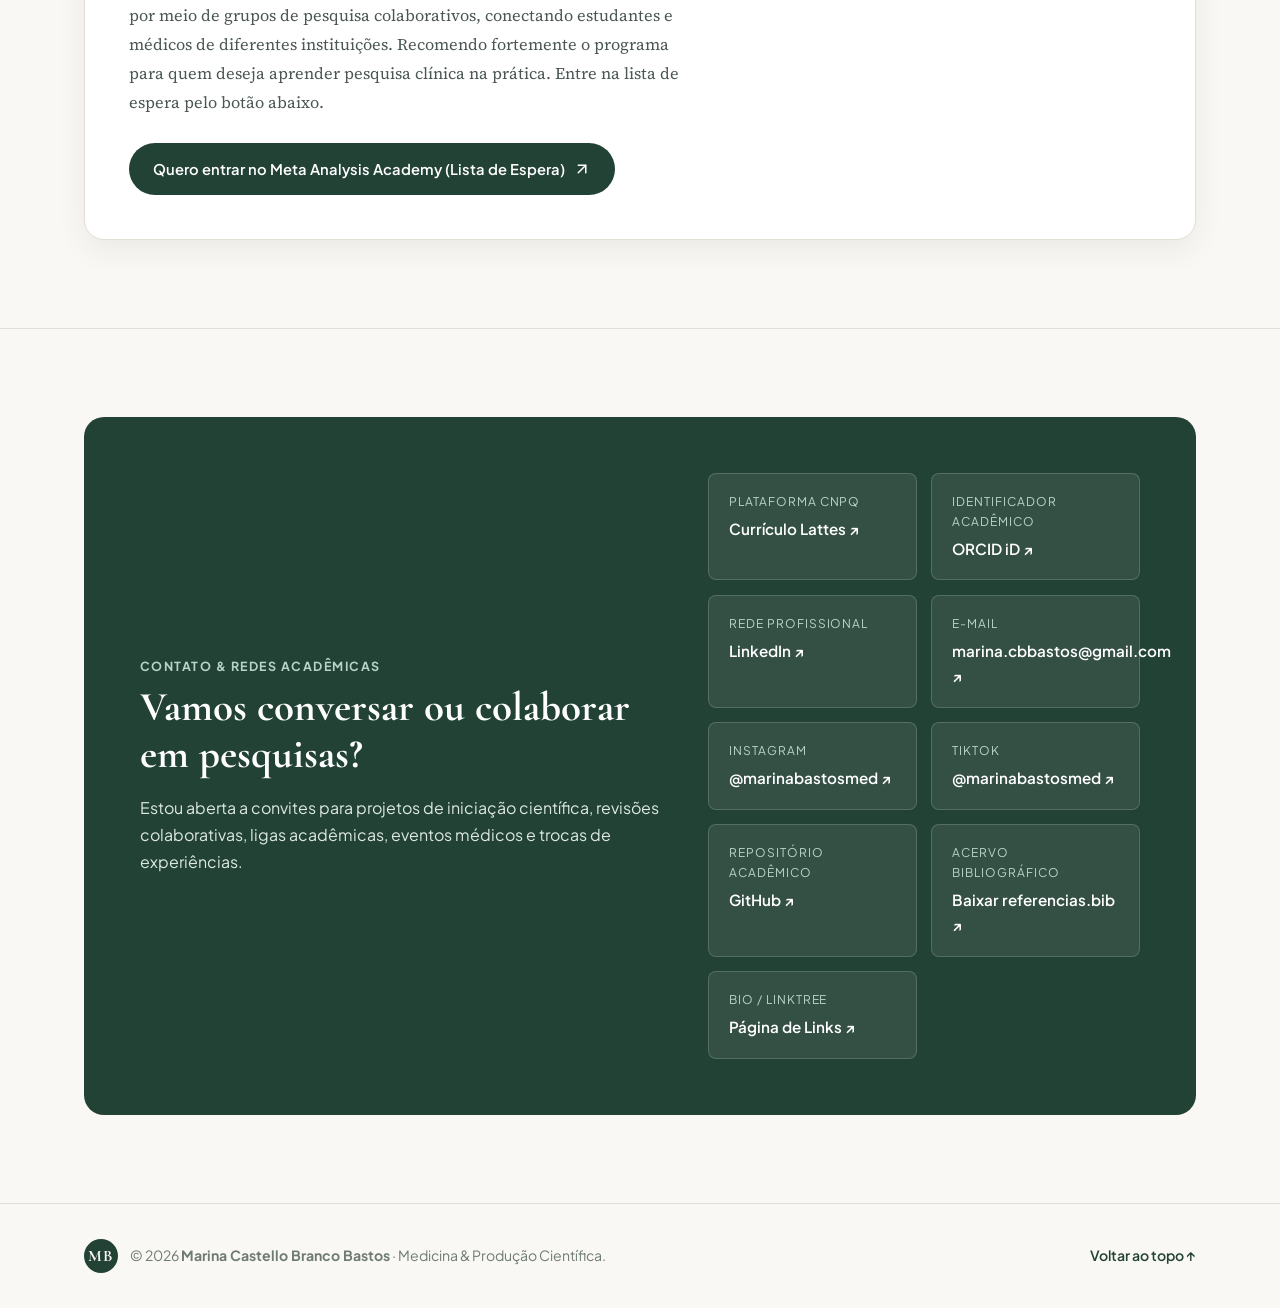
==== commit 85381b3c: "Remove travessoes de todo o site e torna o texto sobre Portugal e Australia mais sobrio e natural" ====
--- a/index.html
+++ b/index.html
@@ -3,7 +3,7 @@
 <head>
   <meta charset="UTF-8" />
   <meta name="viewport" content="width=device-width, initial-scale=1.0" />
-  <title>Marina Bastos — Medicina & Produção Científica</title>
+  <title>Marina Bastos | Medicina & Produção Científica</title>
   <meta name="description" content="Portfólio acadêmico, artigos científicos, revisões de literatura e textos sobre Medicina por Marina Bastos." />
 
   <!-- Tipografia Editorial & Acadêmica -->
@@ -11,7 +11,7 @@
   <link rel="preconnect" href="https://fonts.gstatic.com" crossorigin>
   <link href="https://fonts.googleapis.com/css2?family=Cormorant+Garamond:ital,wght@0,500;0,600;0,700;1,400;1,600&family=Plus+Jakarta+Sans:wght@400;500;600;700&family=Source+Serif+4:ital,opsz,wght@0,8..60,400;0,8..60,600;1,8..60,400&display=swap" rel="stylesheet">
 
-  <link rel="stylesheet" href="styles.css?v=20261112b" />
+  <link rel="stylesheet" href="styles.css?v=20261112c" />
 </head>
 <body>
 
@@ -133,13 +133,12 @@
             <h2 class="section-title" id="sobre-nome">Sobre Marina Bastos</h2>
 
             <blockquote class="editorial-quote" id="sobre-frase">
-              "Rigor metodológico na pesquisa científica, formação de excelência e olhar humano e global para a prática médica."
+              "Dedicação à ciência médica, à pesquisa clínica rigorosa e à medicina baseada em evidências."
             </blockquote>
 
             <div class="about-text" id="sobre-texto">
-              <p>Radicada em Belo Horizonte (MG) e acadêmica de Medicina na Universidade Federal de São João del Rei (UFSJ), construí minha trajetória sobre uma base de disciplina intelectual e busca constante por excelência acadêmica. Antes de ingressar na faculdade de Medicina, minha formação incluiu instituições de referência como o Colégio Santo Antônio e o Bernoulli, onde consolidei o hábito do estudo aprofundado e do pensamento analítico.</p>
-              <p>Complementei essa base com experiências educacionais no exterior — incluindo dois anos de ensino médio em Portugal e um período de imersão acadêmica no Gold Coast Learning Centre, na Austrália. Essa vivência internacional ampliou minha fluência em idiomas, minha adaptabilidade e minha sensibilidade para lidar com diferentes realidades culturais — competências que hoje aplico diretamente tanto na escuta clínica humanizada quanto na leitura crítica de literatura médica em língua inglesa e na colaboração em grupos de pesquisa multicêntricos.</p>
-              <p>Na Medicina, direciono essa dedicação para a pesquisa clínica, revisões sistemáticas e meta-análises de acurácia diagnóstica, integrando evidências científicas de alto nível ao raciocínio médico.</p>
+              <p>Sou de Belo Horizonte (MG) e curso Medicina na Universidade Federal de São João del Rei (UFSJ). Ao longo da graduação, tenho direcionado meus estudos para a prática clínica baseada em evidências, a leitura crítica da literatura médica e a produção de revisões sistemáticas e meta-análises.</p>
+              <p>Antes da faculdade, estudei no Colégio Santo Antônio e no Bernoulli, em Belo Horizonte, além de ter cursado dois anos do ensino médio em Portugal e três meses de estudos no Gold Coast Learning Centre, na Austrália. O convívio com diferentes contextos culturais e sistemas de ensino contribuiu para a minha rotina de estudos, para o domínio do inglês e para a facilidade de comunicação, aspectos que hoje auxiliam tanto no cuidado ao paciente quanto na participação em grupos de pesquisa.</p>
             </div>
 
             <div class="interests-block">
@@ -210,7 +209,7 @@
     <div class="container footer-inner">
       <div class="footer-left">
         <span class="brand-monogram brand-monogram-sm">MB</span>
-        <p>© <span id="ano-atual"></span> <strong id="footer-nome">Marina Bastos</strong> — Medicina & Produção Científica.</p>
+        <p>© <span id="ano-atual"></span> <strong id="footer-nome">Marina Bastos</strong> · Medicina & Produção Científica.</p>
       </div>
       <div class="footer-right">
         <a href="#topo" class="back-to-top">Voltar ao topo ↑</a>
@@ -270,7 +269,7 @@
   </div>
 
   <!-- Carrega primeiro os dados e depois a lógica -->
-  <script src="dados.js?v=20261112b"></script>
-  <script src="script.js?v=20261112b"></script>
+  <script src="dados.js?v=20261112c"></script>
+  <script src="script.js?v=20261112c"></script>
 </body>
 </html>
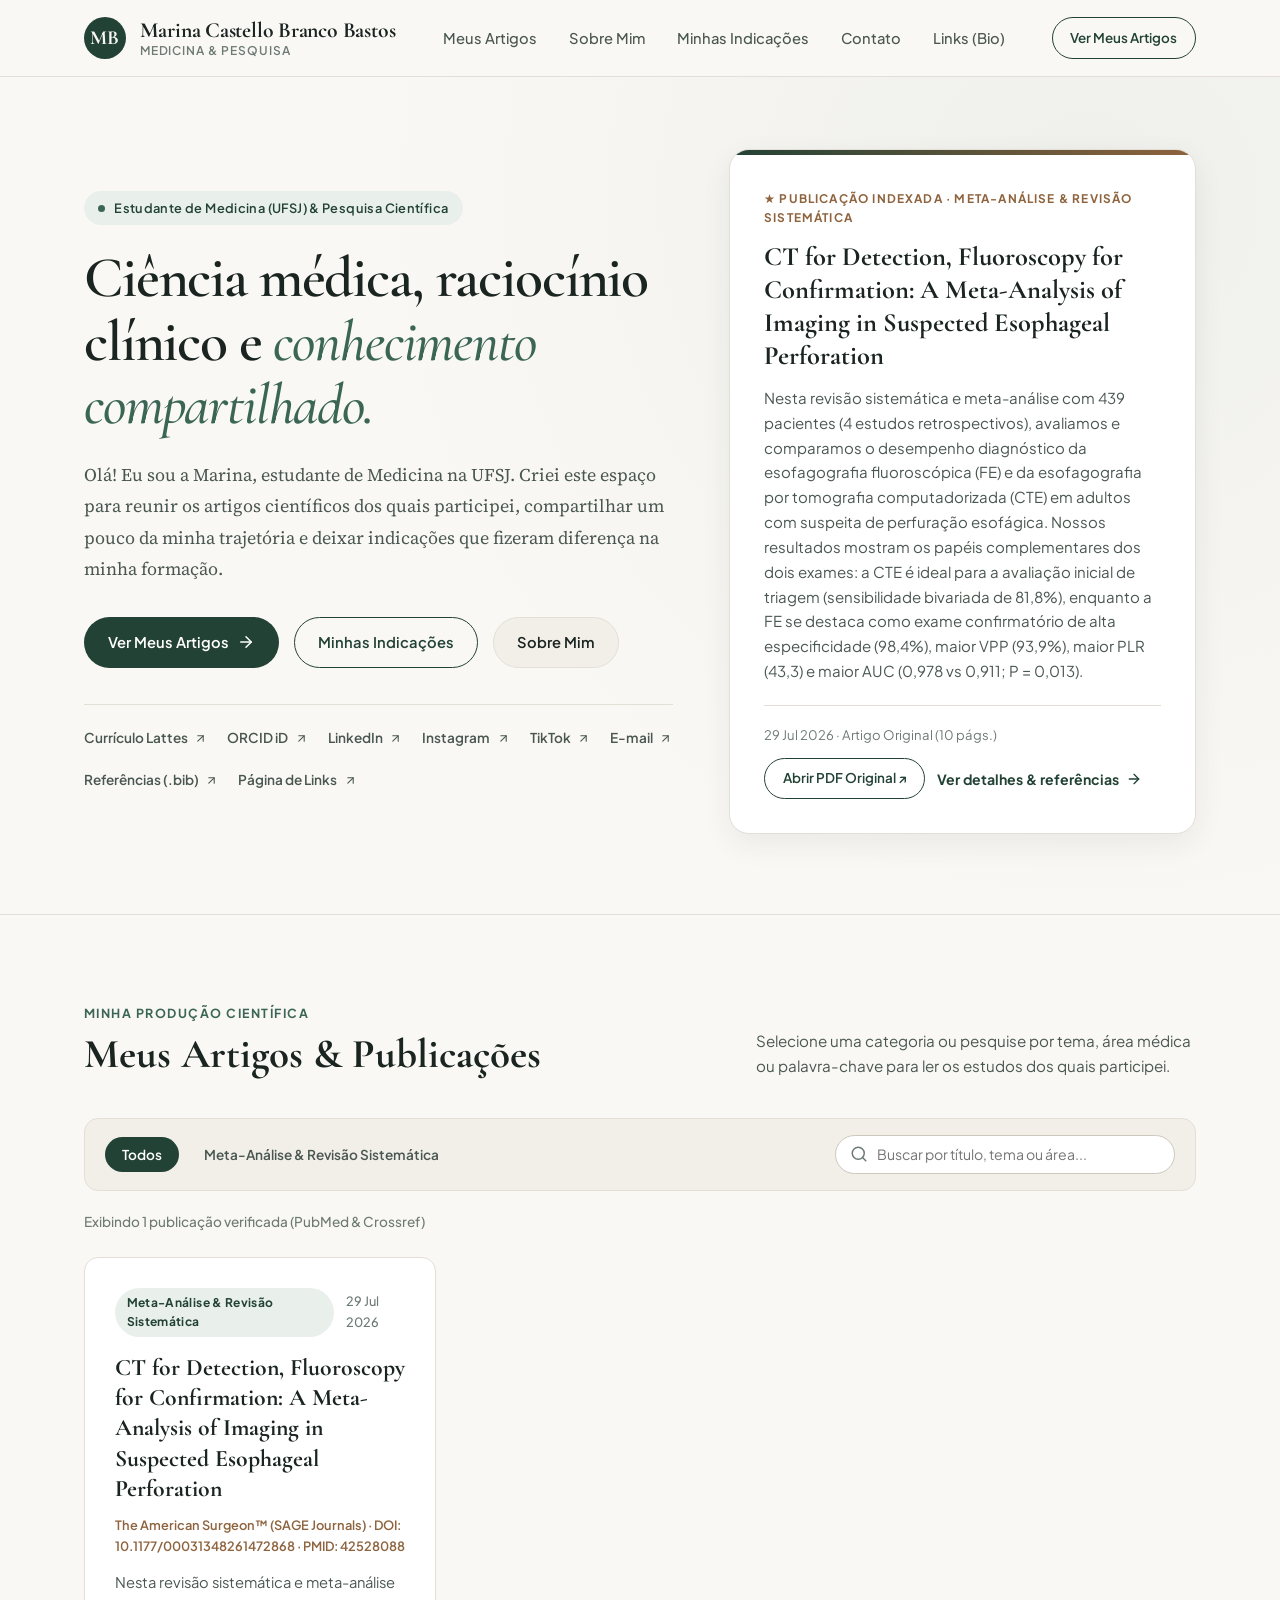
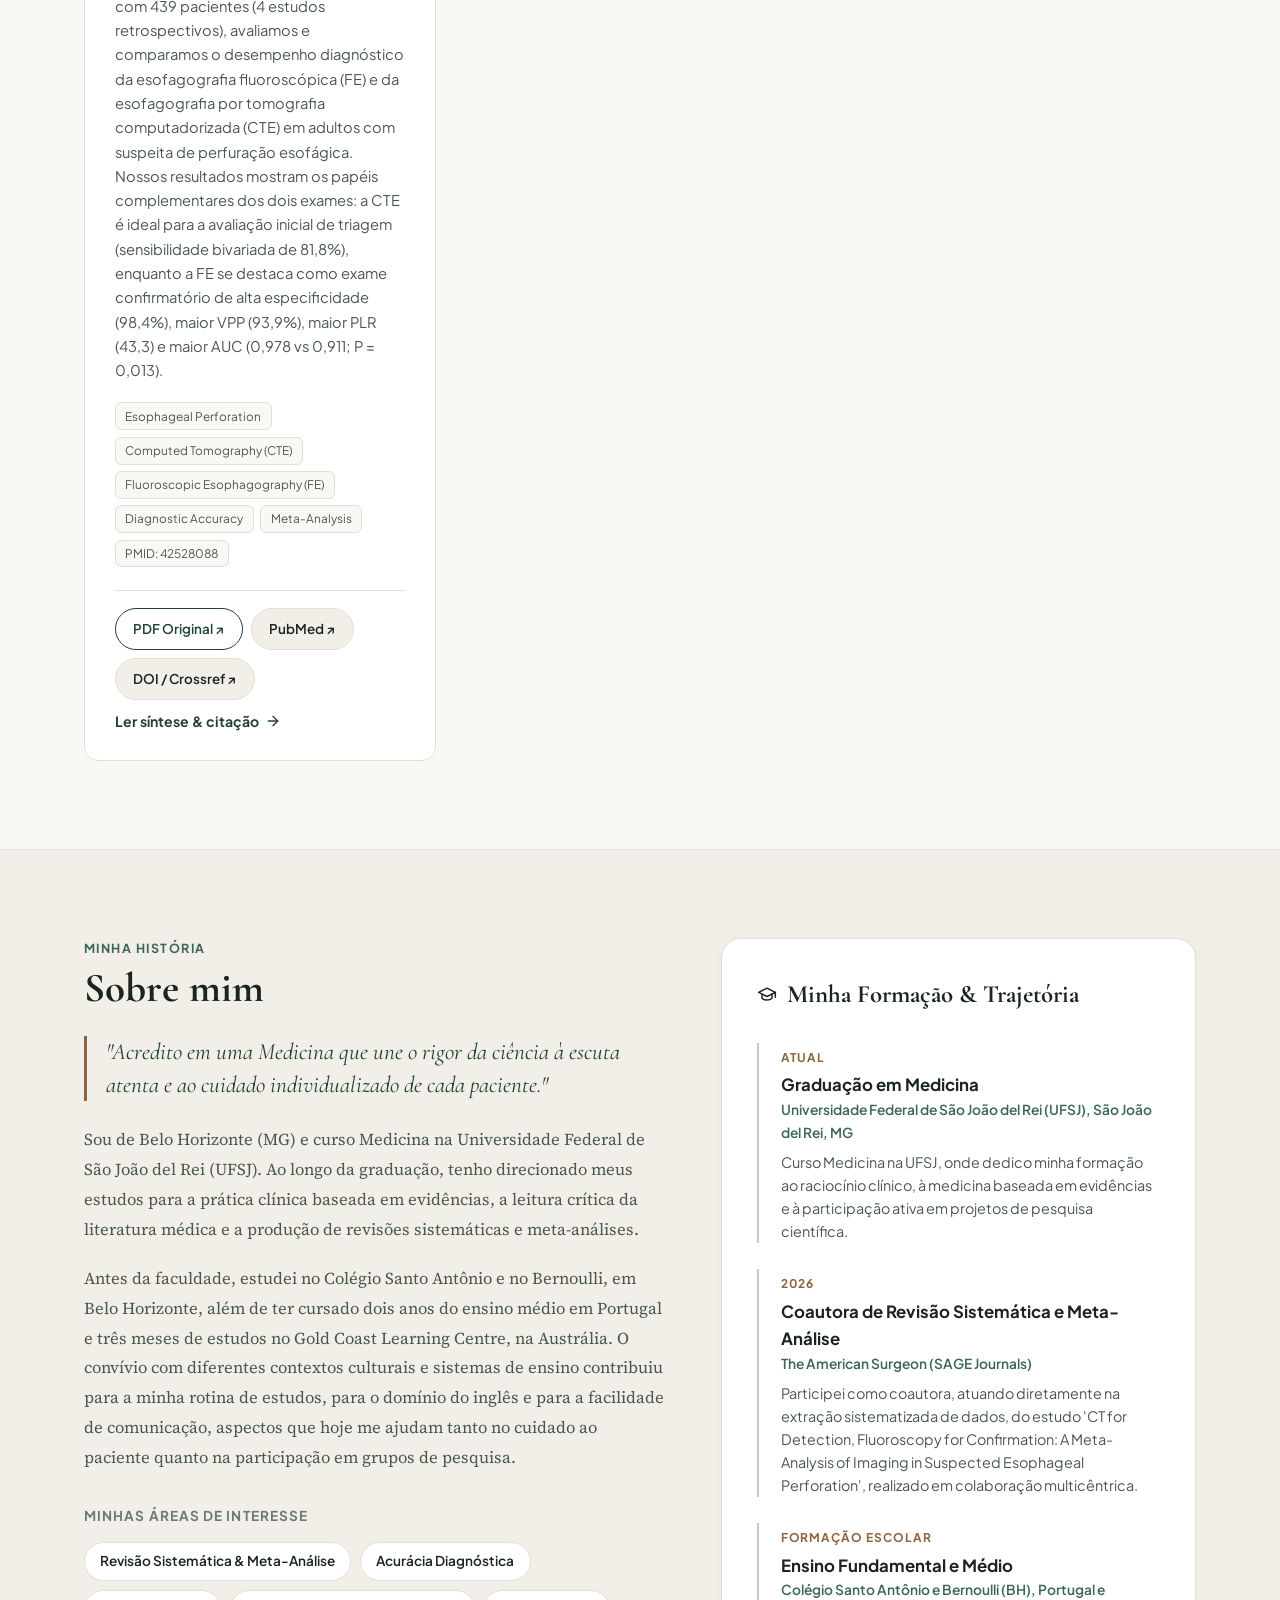
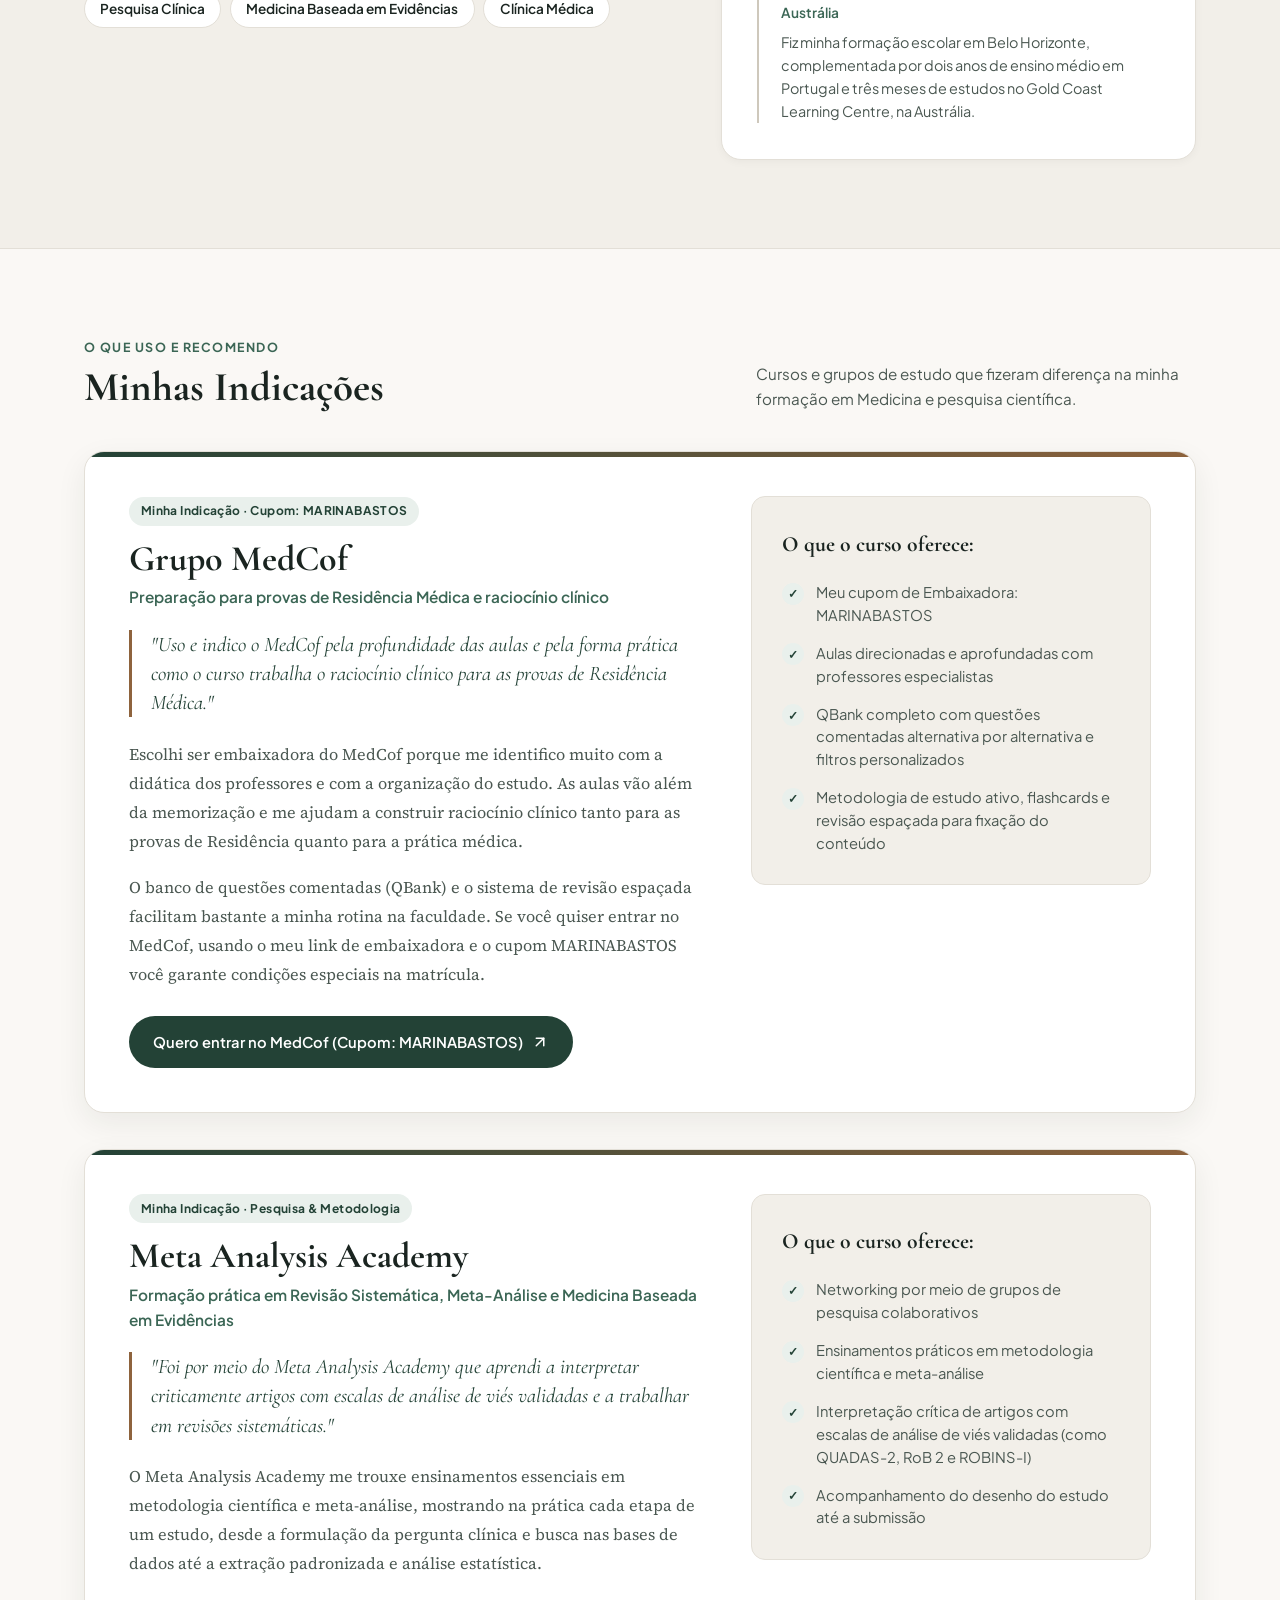
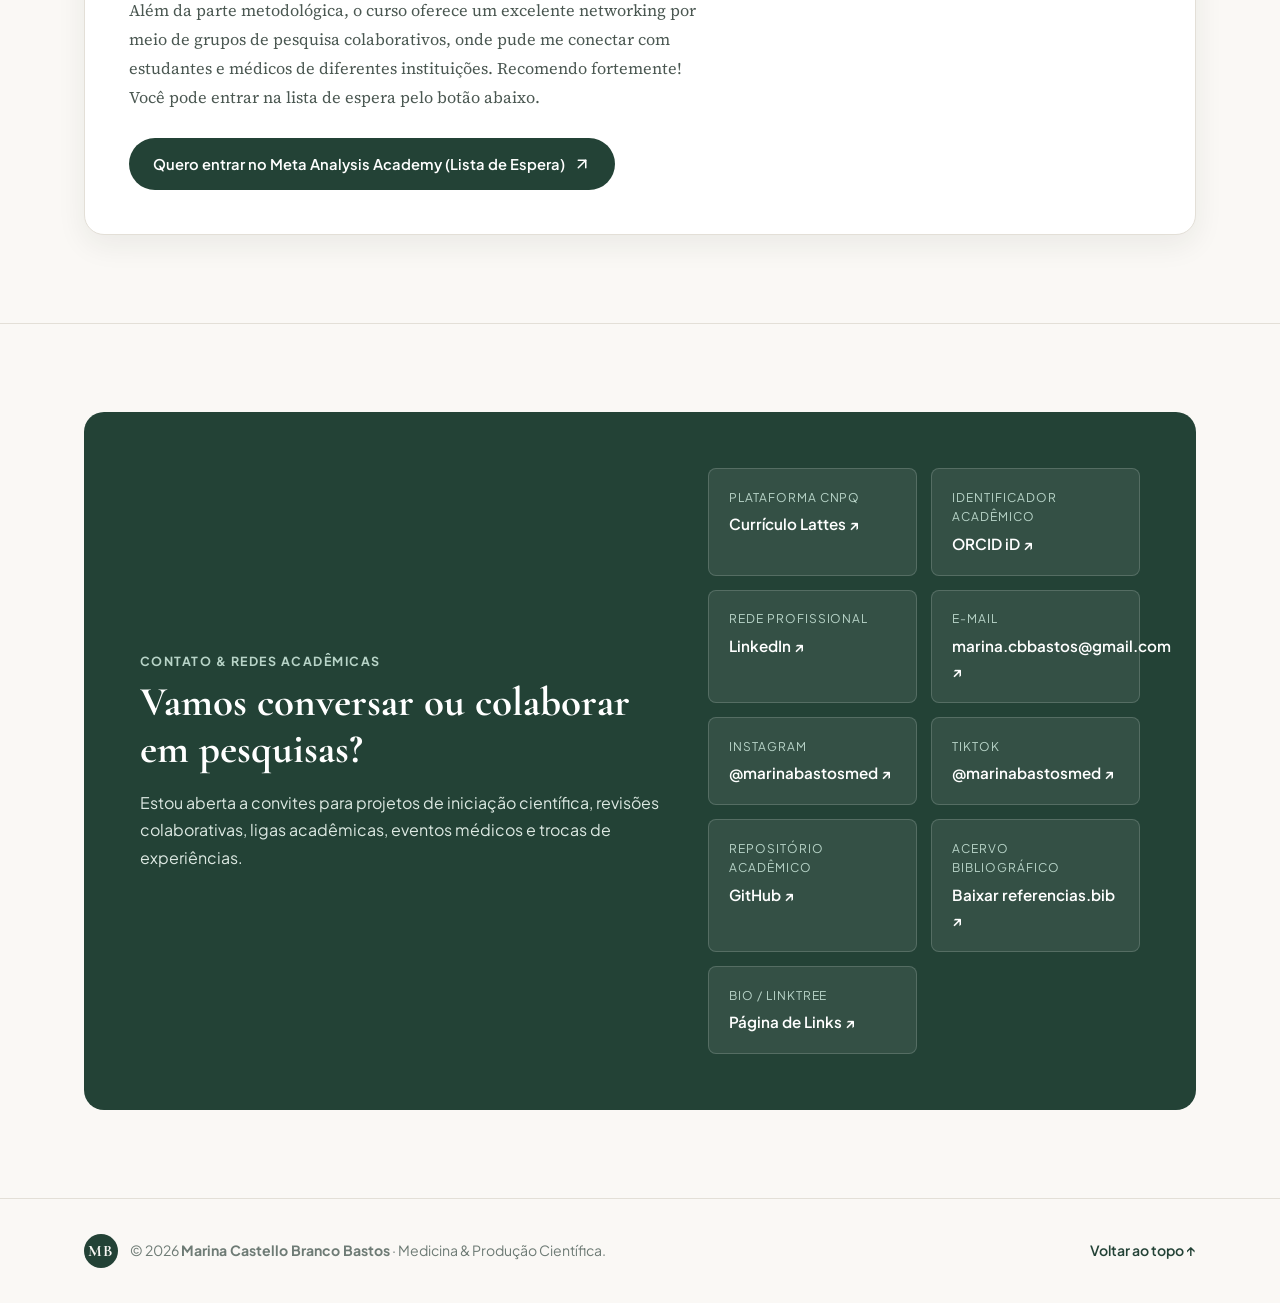
==== commit 11832c54: "Converte todos os textos do site para primeira pessoa" ====
--- a/index.html
+++ b/index.html
@@ -11,7 +11,7 @@
   <link rel="preconnect" href="https://fonts.gstatic.com" crossorigin>
   <link href="https://fonts.googleapis.com/css2?family=Cormorant+Garamond:ital,wght@0,500;0,600;0,700;1,400;1,600&family=Plus+Jakarta+Sans:wght@400;500;600;700&family=Source+Serif+4:ital,opsz,wght@0,8..60,400;0,8..60,600;1,8..60,400&display=swap" rel="stylesheet">
 
-  <link rel="stylesheet" href="styles.css?v=20261112c" />
+  <link rel="stylesheet" href="styles.css?v=20261112d" />
 </head>
 <body>
 
@@ -27,15 +27,15 @@
       </a>
 
       <nav class="main-nav" aria-label="Navegação Principal">
-        <a href="#artigos" class="nav-link">Artigos & Publicações</a>
-        <a href="#sobre" class="nav-link">Sobre & Trajetória</a>
-        <a href="#indicacoes" class="nav-link">Indicações</a>
+        <a href="#artigos" class="nav-link">Meus Artigos</a>
+        <a href="#sobre" class="nav-link">Sobre Mim</a>
+        <a href="#indicacoes" class="nav-link">Minhas Indicações</a>
         <a href="#contato" class="nav-link">Contato</a>
         <a href="links.html" class="nav-link">Links (Bio)</a>
       </nav>
 
       <div class="header-actions">
-        <a href="#artigos" class="btn btn-outline btn-sm">Ler Publicações</a>
+        <a href="#artigos" class="btn btn-outline btn-sm">Ver Meus Artigos</a>
       </div>
     </div>
   </header>
@@ -55,16 +55,16 @@
           </h1>
 
           <p class="hero-lead" id="hero-resumo">
-            Bem-vinda(o) ao meu espaço acadêmico. Aqui reúno meus artigos científicos, revisões de literatura, relatos de caso e reflexões sobre a prática médica e a saúde pública.
+            Olá! Eu sou a Marina, estudante de Medicina na UFSJ. Criei este espaço para reunir os artigos científicos dos quais participei, compartilhar um pouco da minha trajetória e deixar indicações que fizeram diferença na minha formação.
           </p>
 
           <div class="hero-cta-group">
             <a href="#artigos" class="btn btn-primary">
-              Explorar Artigos
+              Ver Meus Artigos
               <svg width="18" height="18" viewBox="0 0 24 24" fill="none" stroke="currentColor" stroke-width="2" stroke-linecap="round" stroke-linejoin="round"><path d="M5 12h14"/><path d="m12 5 7 7-7 7"/></svg>
             </a>
             <a href="#indicacoes" class="btn btn-outline">Minhas Indicações</a>
-            <a href="#sobre" class="btn btn-secondary">Conhecer Trajetória</a>
+            <a href="#sobre" class="btn btn-secondary">Sobre Mim</a>
           </div>
 
           <div class="hero-quick-links" id="hero-links">
@@ -86,11 +86,11 @@
       <div class="container">
         <div class="section-header">
           <div>
-            <span class="section-kicker">Acervo Acadêmico & Autoral</span>
-            <h2 class="section-title">Artigos & Publicações</h2>
+            <span class="section-kicker">Minha Produção Científica</span>
+            <h2 class="section-title">Meus Artigos & Publicações</h2>
           </div>
           <p class="section-subtitle">
-            Selecione uma categoria ou pesquise por tema, área médica ou palavra-chave para ler os textos completos.
+            Selecione uma categoria ou pesquise por tema, área médica ou palavra-chave para ler os estudos dos quais participei.
           </p>
         </div>
 
@@ -129,20 +129,20 @@
         <div class="about-grid">
           <!-- Coluna Esquerda: Bio e Áreas de Interesse -->
           <div class="about-bio-col">
-            <span class="section-kicker">Perfil Acadêmico</span>
-            <h2 class="section-title" id="sobre-nome">Sobre Marina Bastos</h2>
+            <span class="section-kicker">Minha História</span>
+            <h2 class="section-title" id="sobre-nome">Sobre mim</h2>
 
             <blockquote class="editorial-quote" id="sobre-frase">
-              "Dedicação à ciência médica, à pesquisa clínica rigorosa e à medicina baseada em evidências."
+              "Acredito em uma Medicina que une o rigor da ciência à escuta atenta e ao cuidado individualizado de cada paciente."
             </blockquote>
 
             <div class="about-text" id="sobre-texto">
               <p>Sou de Belo Horizonte (MG) e curso Medicina na Universidade Federal de São João del Rei (UFSJ). Ao longo da graduação, tenho direcionado meus estudos para a prática clínica baseada em evidências, a leitura crítica da literatura médica e a produção de revisões sistemáticas e meta-análises.</p>
-              <p>Antes da faculdade, estudei no Colégio Santo Antônio e no Bernoulli, em Belo Horizonte, além de ter cursado dois anos do ensino médio em Portugal e três meses de estudos no Gold Coast Learning Centre, na Austrália. O convívio com diferentes contextos culturais e sistemas de ensino contribuiu para a minha rotina de estudos, para o domínio do inglês e para a facilidade de comunicação, aspectos que hoje auxiliam tanto no cuidado ao paciente quanto na participação em grupos de pesquisa.</p>
+              <p>Antes da faculdade, estudei no Colégio Santo Antônio e no Bernoulli, em Belo Horizonte, além de ter cursado dois anos do ensino médio em Portugal e três meses de estudos no Gold Coast Learning Centre, na Austrália. O convívio com diferentes contextos culturais e sistemas de ensino contribuiu para a minha rotina de estudos, para o domínio do inglês e para a facilidade de comunicação, aspectos que hoje me ajudam tanto no cuidado ao paciente quanto na participação em grupos de pesquisa.</p>
             </div>
 
             <div class="interests-block">
-              <h3 class="subsection-title">Áreas de Interesse</h3>
+              <h3 class="subsection-title">Minhas Áreas de Interesse</h3>
               <div class="tags-cloud" id="lista-interesses">
                 <!-- Tags inseridas via script.js -->
               </div>
@@ -154,7 +154,7 @@
             <div class="timeline-card">
               <h3 class="timeline-heading">
                 <svg width="20" height="20" viewBox="0 0 24 24" fill="none" stroke="currentColor" stroke-width="1.8" stroke-linecap="round" stroke-linejoin="round"><path d="M22 10v6M2 10l10-5 10 5-10 5z"/><path d="M6 12v5c3 3 9 3 12 0v-5"/></svg>
-                Formação & Atuação Acadêmica
+                Minha Formação & Trajetória
               </h3>
               <div class="timeline-list" id="lista-trajetoria">
                 <!-- Itens da trajetória inseridos via script.js -->
@@ -170,11 +170,11 @@
       <div class="container">
         <div class="section-header">
           <div>
-            <span class="section-kicker">Formação Científica & Mentoria</span>
-            <h2 class="section-title">Indicações Acadêmicas</h2>
+            <span class="section-kicker">O Que Uso e Recomendo</span>
+            <h2 class="section-title">Minhas Indicações</h2>
           </div>
           <p class="section-subtitle">
-            Programas, cursos e recursos que transformaram minha formação em pesquisa clínica e que recomendo fortemente.
+            Cursos e grupos de estudo que fizeram diferença na minha formação em Medicina e pesquisa científica.
           </p>
         </div>
 
@@ -269,7 +269,7 @@
   </div>
 
   <!-- Carrega primeiro os dados e depois a lógica -->
-  <script src="dados.js?v=20261112c"></script>
-  <script src="script.js?v=20261112c"></script>
+  <script src="dados.js?v=20261112d"></script>
+  <script src="script.js?v=20261112d"></script>
 </body>
 </html>
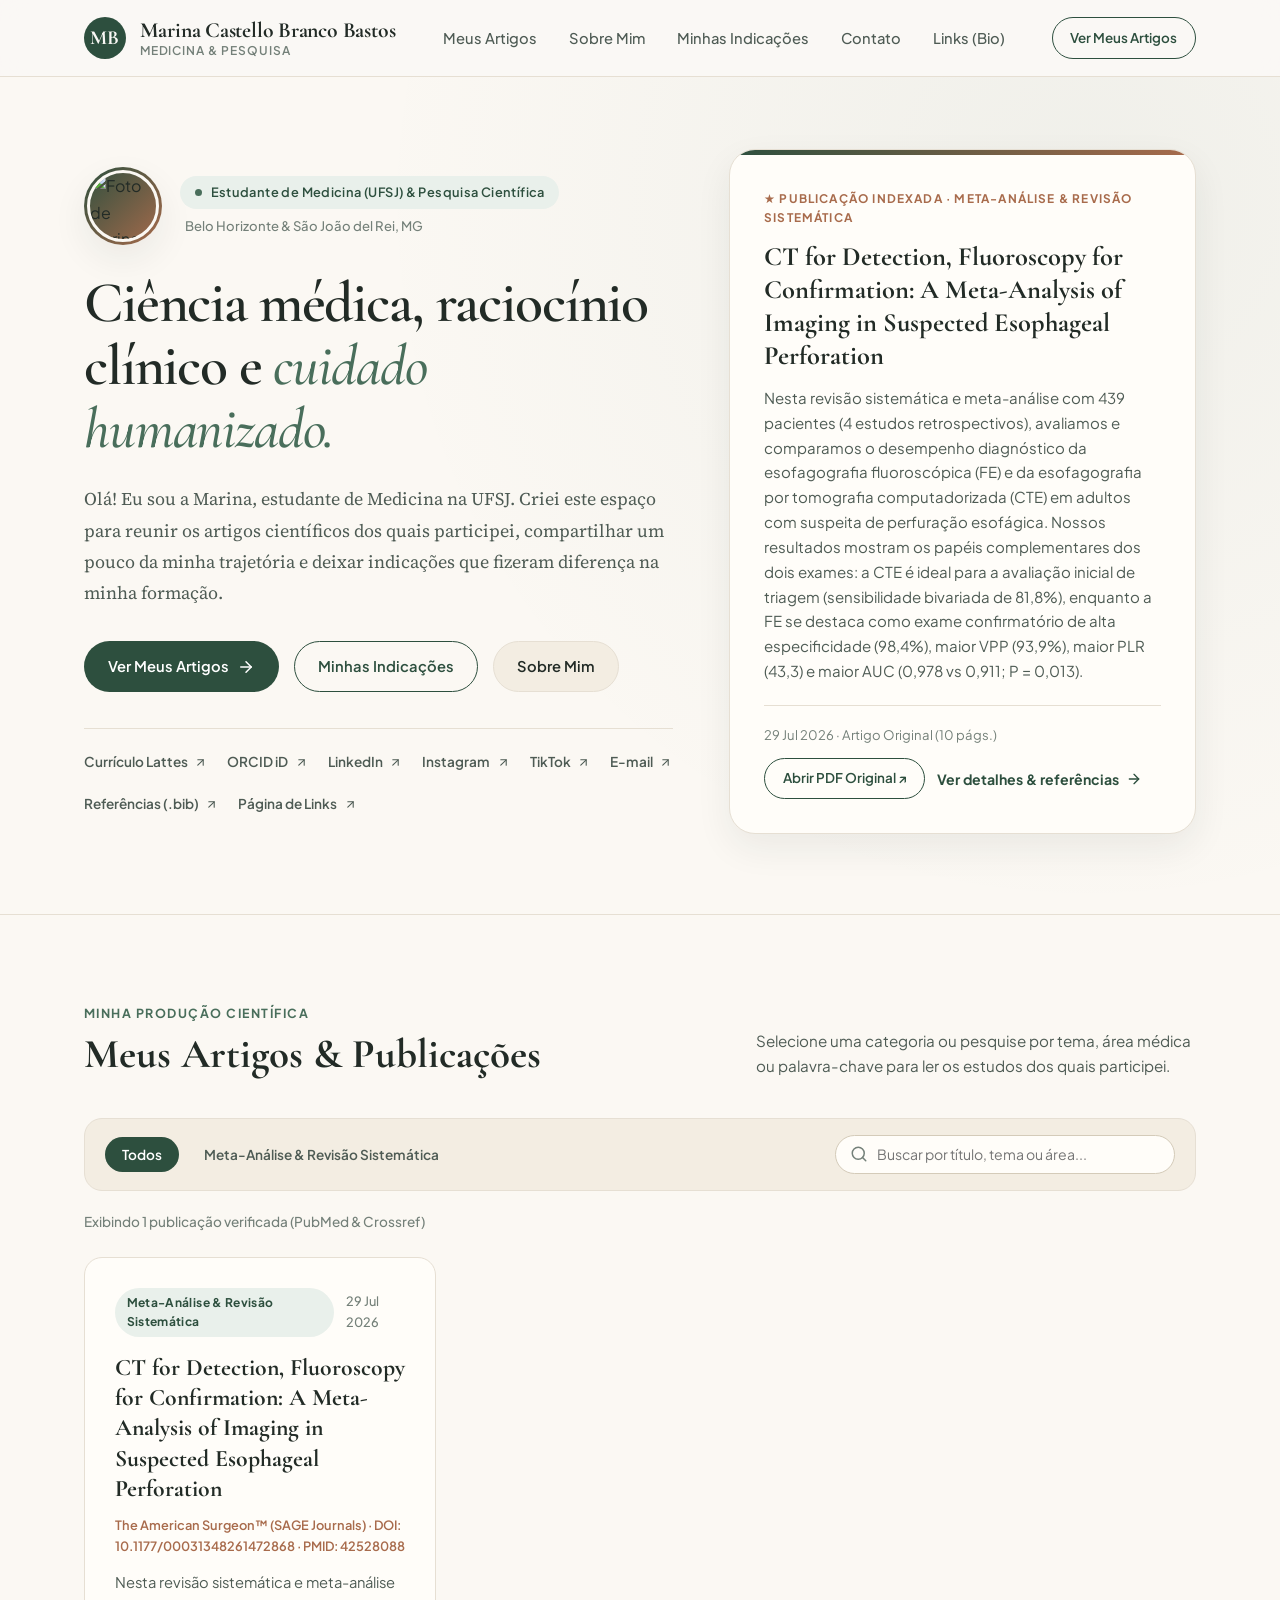
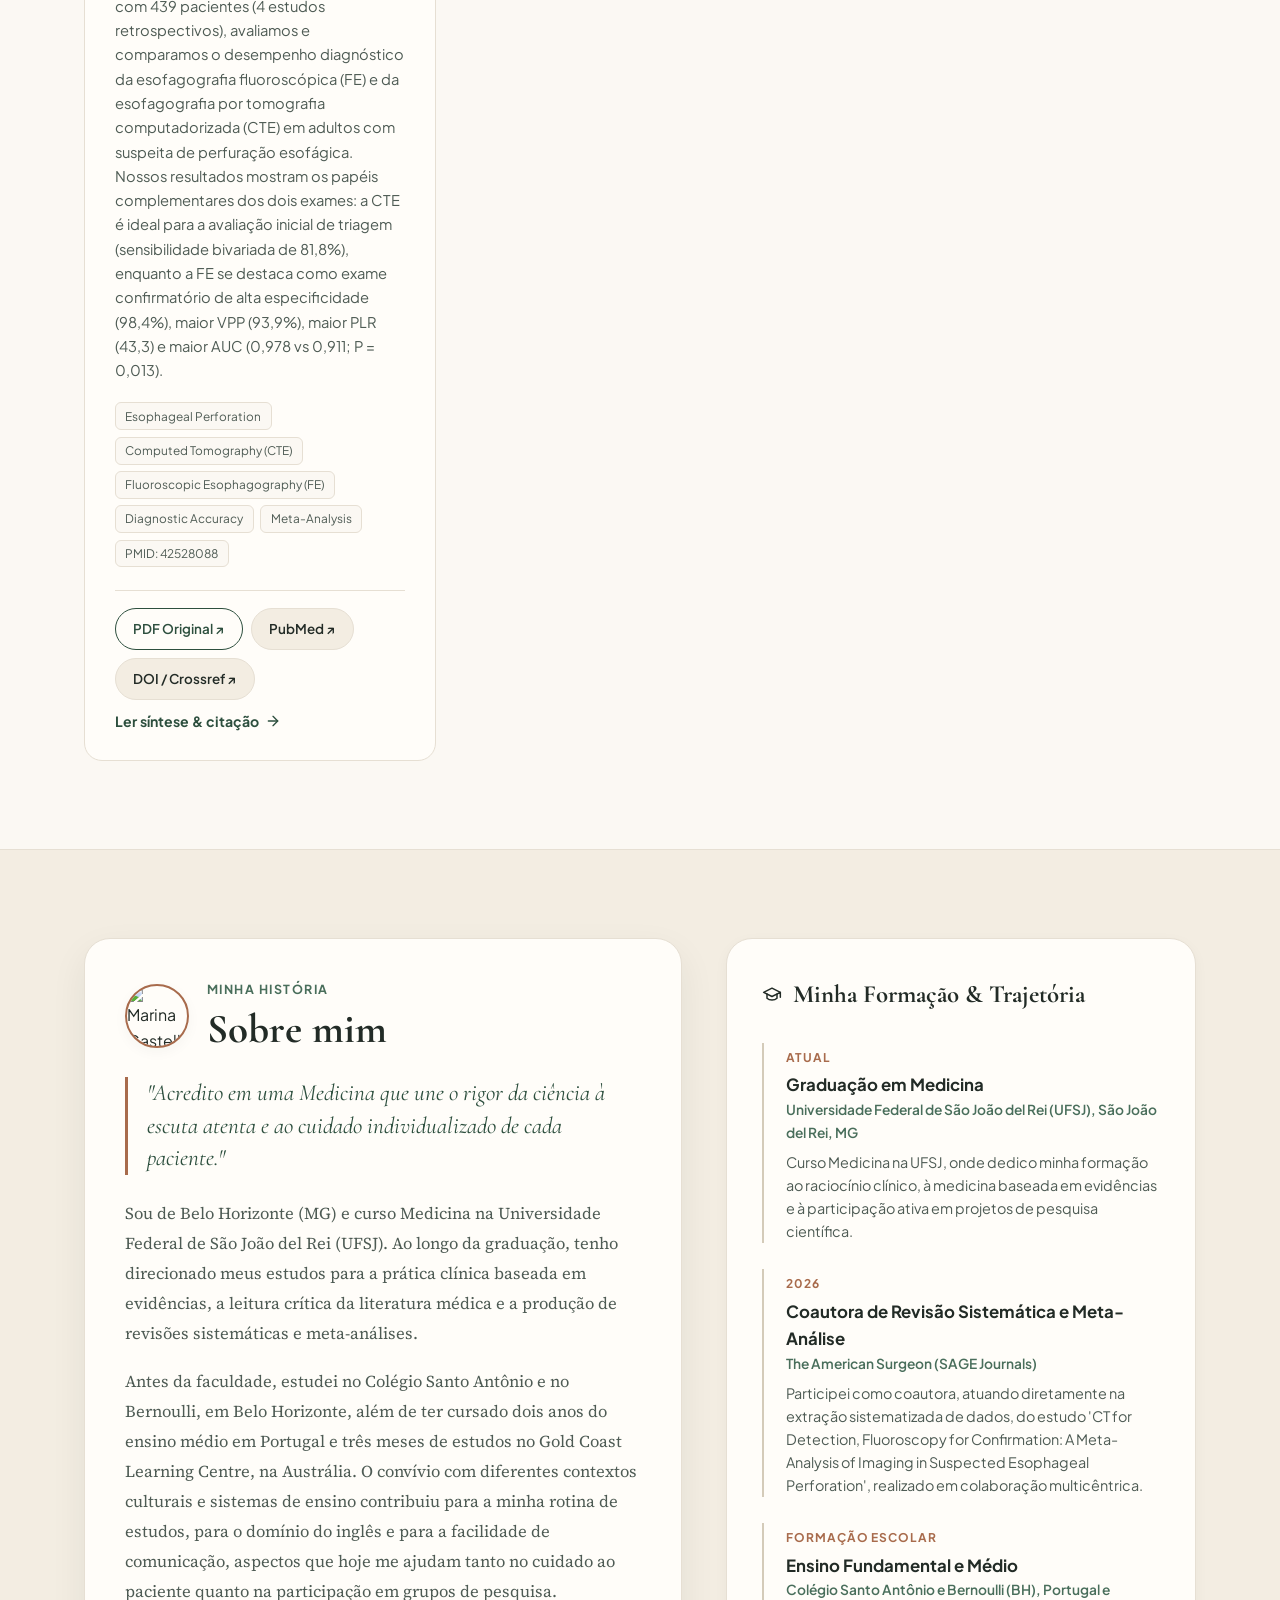
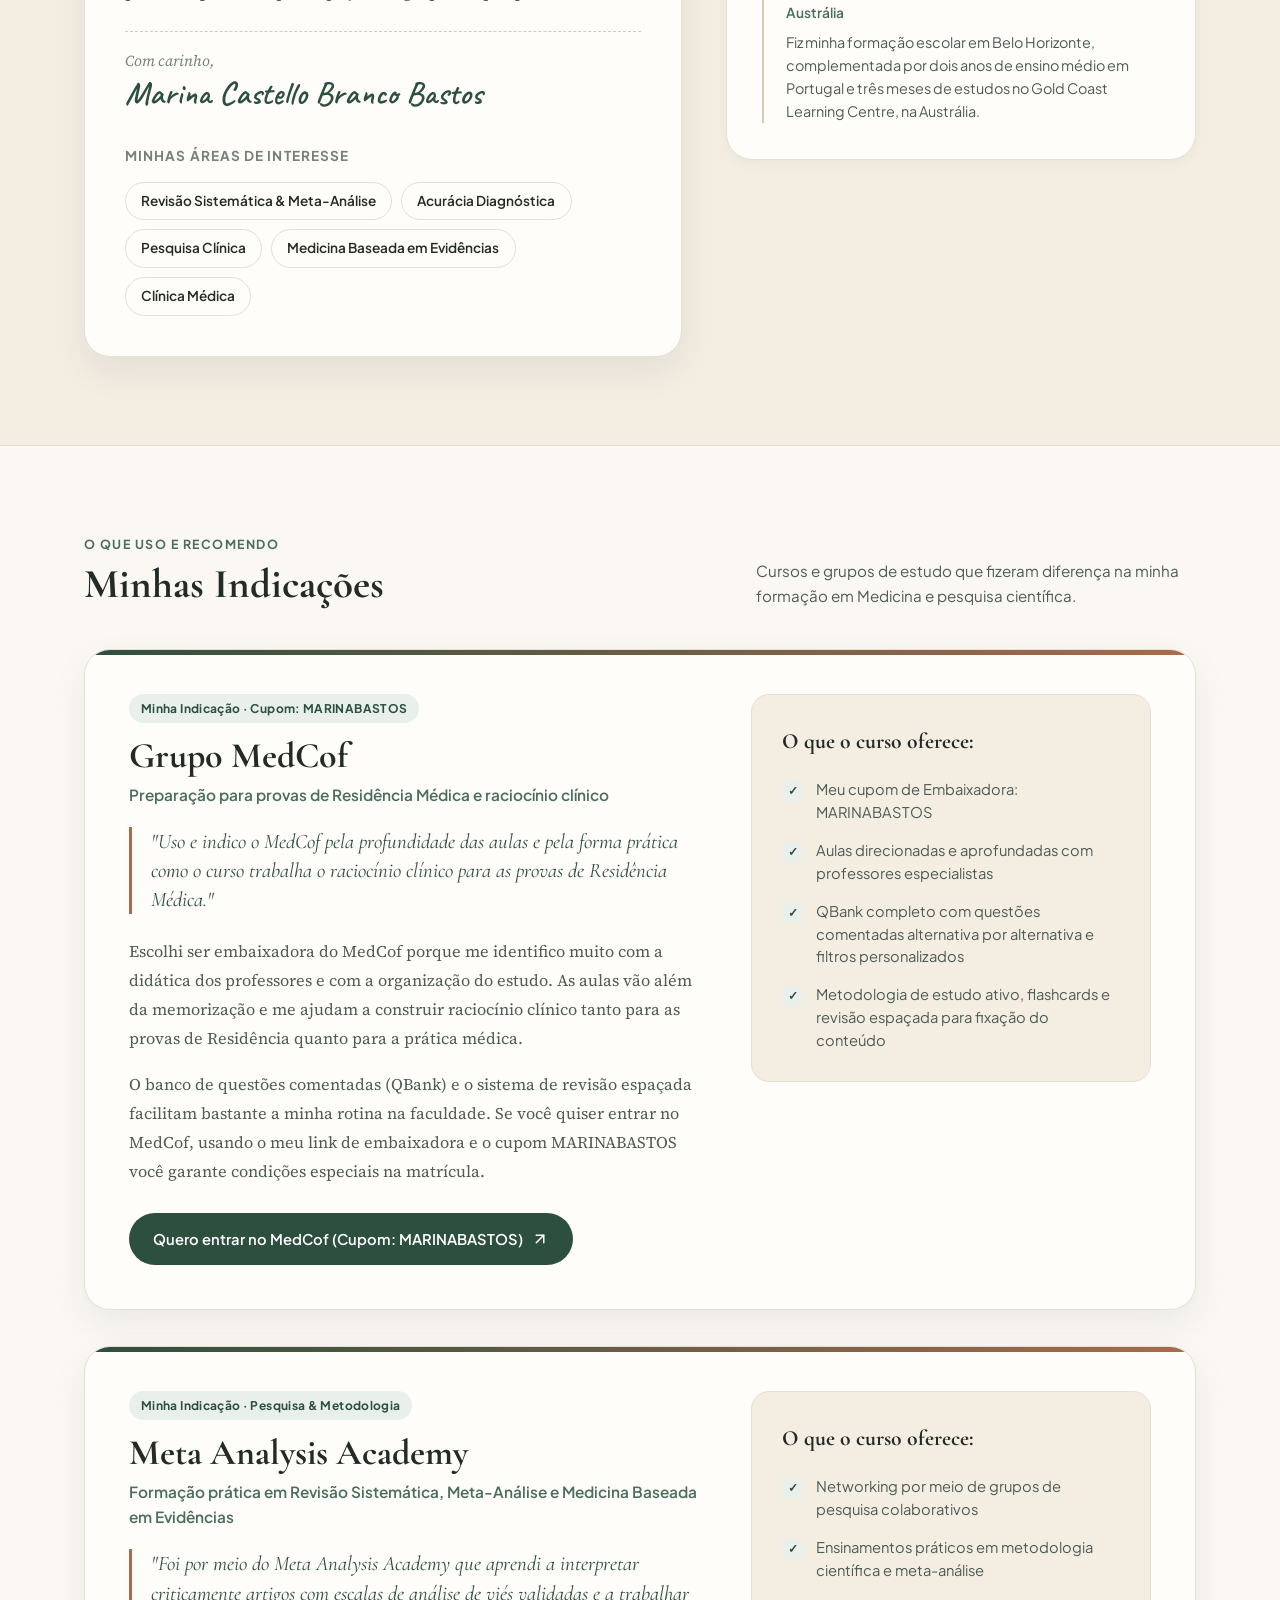
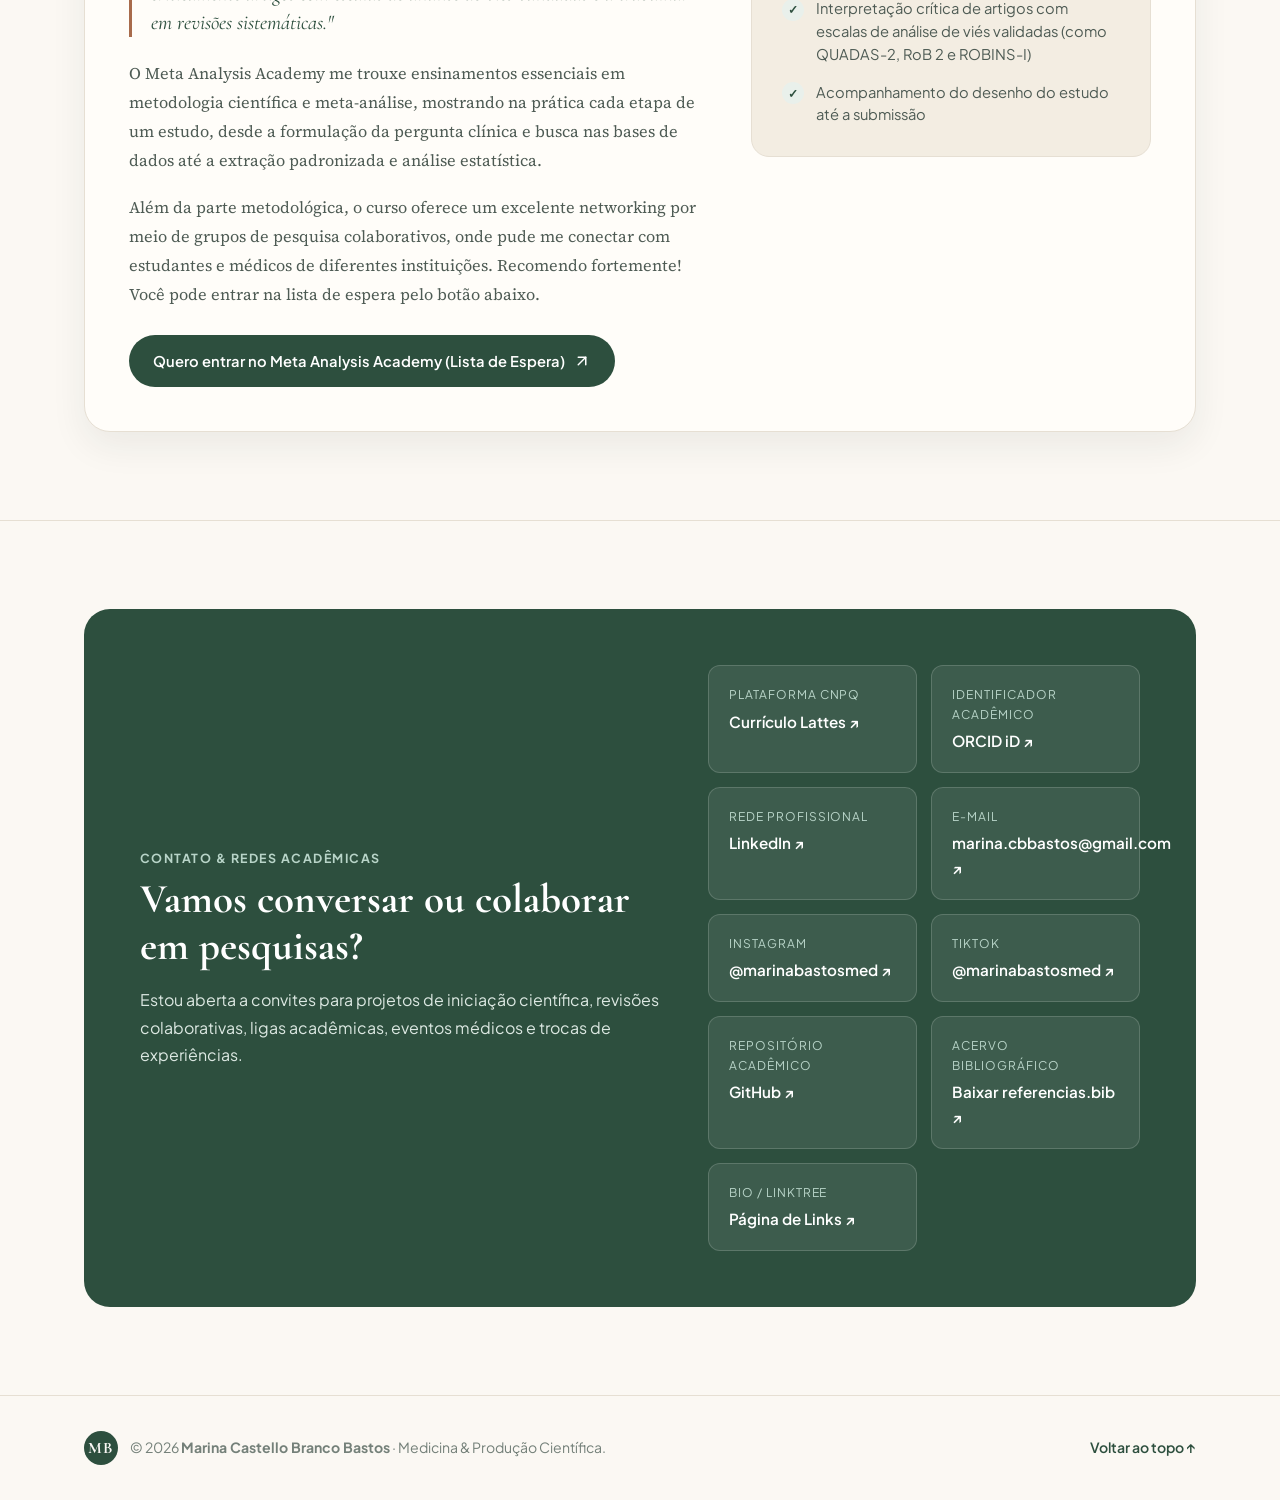
==== commit c2ab1c71: "Aplica design humanizado: foto de perfil no Hero, carta Sobre Mim com assinatura manuscrita e paleta" ====
--- a/index.html
+++ b/index.html
@@ -6,12 +6,12 @@
   <title>Marina Bastos | Medicina & Produção Científica</title>
   <meta name="description" content="Portfólio acadêmico, artigos científicos, revisões de literatura e textos sobre Medicina por Marina Bastos." />
 
-  <!-- Tipografia Editorial & Acadêmica -->
+  <!-- Tipografia Editorial, Acadêmica & Assinatura Manuscrita -->
   <link rel="preconnect" href="https://fonts.googleapis.com">
   <link rel="preconnect" href="https://fonts.gstatic.com" crossorigin>
-  <link href="https://fonts.googleapis.com/css2?family=Cormorant+Garamond:ital,wght@0,500;0,600;0,700;1,400;1,600&family=Plus+Jakarta+Sans:wght@400;500;600;700&family=Source+Serif+4:ital,opsz,wght@0,8..60,400;0,8..60,600;1,8..60,400&display=swap" rel="stylesheet">
-
-  <link rel="stylesheet" href="styles.css?v=20261112d" />
+  <link href="https://fonts.googleapis.com/css2?family=Caveat:wght@500;600&family=Cormorant+Garamond:ital,wght@0,500;0,600;0,700;1,400;1,600&family=Plus+Jakarta+Sans:wght@400;500;600;700&family=Source+Serif+4:ital,opsz,wght@0,8..60,400;0,8..60,600;1,8..60,400&display=swap" rel="stylesheet">
+
+  <link rel="stylesheet" href="styles.css?v=20261112e" />
 </head>
 <body>
 
@@ -41,17 +41,29 @@
   </header>
 
   <main>
-    <!-- Seção Hero / Apresentação Editorial -->
+    <!-- Seção Hero / Apresentação Editorial Humanizada -->
     <section class="hero-section">
       <div class="container hero-grid">
         <div class="hero-content">
-          <div class="eyebrow-badge">
-            <span class="eyebrow-dot"></span>
-            <span id="hero-subtitulo">Acadêmica de Medicina & Produção Científica</span>
+          <div class="hero-profile-intro">
+            <div class="hero-avatar-ring">
+              <img
+                src="https://github.com/marinacbbastos.png"
+                alt="Foto de Marina Castello Branco Bastos"
+                class="hero-avatar-img"
+              />
+            </div>
+            <div class="hero-profile-meta">
+              <div class="eyebrow-badge">
+                <span class="eyebrow-dot"></span>
+                <span id="hero-subtitulo">Estudante de Medicina (UFSJ) & Pesquisa Científica</span>
+              </div>
+              <p class="hero-location-tag">Belo Horizonte & São João del Rei, MG</p>
+            </div>
           </div>
 
           <h1 class="hero-title">
-            Ciência médica, raciocínio clínico e <span class="serif-italic">conhecimento compartilhado.</span>
+            Ciência médica, raciocínio clínico e <span class="serif-italic">cuidado humanizado.</span>
           </h1>
 
           <p class="hero-lead" id="hero-resumo">
@@ -127,10 +139,19 @@
     <section class="about-section section-padding" id="sobre">
       <div class="container">
         <div class="about-grid">
-          <!-- Coluna Esquerda: Bio e Áreas de Interesse -->
-          <div class="about-bio-col">
-            <span class="section-kicker">Minha História</span>
-            <h2 class="section-title" id="sobre-nome">Sobre mim</h2>
+          <!-- Coluna Esquerda: Carta Pessoal (Sobre Mim) e Áreas de Interesse -->
+          <div class="about-bio-col about-letter-card">
+            <div class="letter-header">
+              <img
+                src="https://github.com/marinacbbastos.png"
+                alt="Marina Castello Branco Bastos"
+                class="letter-avatar"
+              />
+              <div>
+                <span class="section-kicker">Minha História</span>
+                <h2 class="section-title" id="sobre-nome">Sobre mim</h2>
+              </div>
+            </div>
 
             <blockquote class="editorial-quote" id="sobre-frase">
               "Acredito em uma Medicina que une o rigor da ciência à escuta atenta e ao cuidado individualizado de cada paciente."
@@ -139,6 +160,11 @@
             <div class="about-text" id="sobre-texto">
               <p>Sou de Belo Horizonte (MG) e curso Medicina na Universidade Federal de São João del Rei (UFSJ). Ao longo da graduação, tenho direcionado meus estudos para a prática clínica baseada em evidências, a leitura crítica da literatura médica e a produção de revisões sistemáticas e meta-análises.</p>
               <p>Antes da faculdade, estudei no Colégio Santo Antônio e no Bernoulli, em Belo Horizonte, além de ter cursado dois anos do ensino médio em Portugal e três meses de estudos no Gold Coast Learning Centre, na Austrália. O convívio com diferentes contextos culturais e sistemas de ensino contribuiu para a minha rotina de estudos, para o domínio do inglês e para a facilidade de comunicação, aspectos que hoje me ajudam tanto no cuidado ao paciente quanto na participação em grupos de pesquisa.</p>
+            </div>
+
+            <div class="letter-signature-block">
+              <span class="letter-warm-regards">Com carinho,</span>
+              <span class="handwritten-signature">Marina Castello Branco Bastos</span>
             </div>
 
             <div class="interests-block">
@@ -269,7 +295,7 @@
   </div>
 
   <!-- Carrega primeiro os dados e depois a lógica -->
-  <script src="dados.js?v=20261112d"></script>
-  <script src="script.js?v=20261112d"></script>
+  <script src="dados.js?v=20261112e"></script>
+  <script src="script.js?v=20261112e"></script>
 </body>
 </html>
--- a/styles.css
+++ b/styles.css
@@ -4,34 +4,35 @@
    ============================================================================ */
 
 :root {
-  --bg-primary: #FAF8F5;
-  --bg-secondary: #F2EFE9;
-  --bg-card: #FFFFFF;
-  --bg-accent-soft: #E9F0EC;
-
-  --text-primary: #1A2420;
-  --text-secondary: #4A5751;
-  --text-muted: #6E7B75;
-
-  --accent-primary: #234236;
-  --accent-primary-hover: #182F26;
-  --accent-sage: #3B6655;
-  --accent-bronze: #8E633D;
-
-  --border-subtle: #E3DFD7;
-  --border-strong: #CEC8BC;
-
-  --shadow-sm: 0 2px 8px rgba(26, 36, 32, 0.04);
-  --shadow-md: 0 10px 30px rgba(26, 36, 32, 0.07);
-  --shadow-lg: 0 20px 50px rgba(26, 36, 32, 0.12);
+  --bg-primary: #FBF8F3;
+  --bg-secondary: #F3EDE2;
+  --bg-card: #FFFDF9;
+  --bg-accent-soft: #E9F0EB;
+
+  --text-primary: #222B26;
+  --text-secondary: #4E5B54;
+  --text-muted: #748079;
+
+  --accent-primary: #2D4F3E;
+  --accent-primary-hover: #213B2E;
+  --accent-sage: #496E5B;
+  --accent-bronze: #A86B4C;
+
+  --border-subtle: #E6DFD3;
+  --border-strong: #D4CBB9;
+
+  --shadow-sm: 0 4px 14px rgba(34, 43, 38, 0.04);
+  --shadow-md: 0 14px 36px rgba(34, 43, 38, 0.07);
+  --shadow-lg: 0 24px 56px rgba(34, 43, 38, 0.12);
 
   --font-display: 'Cormorant Garamond', Georgia, serif;
   --font-serif: 'Source Serif 4', Georgia, serif;
   --font-sans: 'Plus Jakarta Sans', -apple-system, BlinkMacSystemFont, sans-serif;
-
-  --radius-sm: 8px;
-  --radius-md: 14px;
-  --radius-lg: 20px;
+  --font-handwritten: 'Caveat', cursive;
+
+  --radius-sm: 12px;
+  --radius-md: 18px;
+  --radius-lg: 26px;
 }
 
 * {
@@ -225,6 +226,50 @@
   align-items: center;
 }
 
+.hero-profile-intro {
+  display: flex;
+  align-items: center;
+  gap: 1.15rem;
+  margin-bottom: 1.65rem;
+}
+
+.hero-avatar-ring {
+  width: 78px;
+  height: 78px;
+  border-radius: 50%;
+  padding: 3px;
+  background: linear-gradient(135deg, var(--accent-primary), var(--accent-bronze));
+  box-shadow: var(--shadow-md);
+  flex-shrink: 0;
+}
+
+.hero-avatar-img {
+  width: 100%;
+  height: 100%;
+  border-radius: 50%;
+  object-fit: cover;
+  border: 3px solid var(--bg-primary);
+  display: block;
+}
+
+.hero-profile-meta {
+  display: flex;
+  flex-direction: column;
+  align-items: flex-start;
+  gap: 0.35rem;
+}
+
+.hero-profile-meta .eyebrow-badge {
+  margin-bottom: 0;
+}
+
+.hero-location-tag {
+  font-size: 0.82rem;
+  color: var(--text-muted);
+  font-weight: 500;
+  padding-left: 0.3rem;
+}
+
 .eyebrow-badge {
   display: inline-flex;
   align-items: center;
@@ -623,9 +668,59 @@
 
 .about-grid {
   display: grid;
-  grid-template-columns: 1.1fr 0.9fr;
-  gap: 3.5rem;
+  grid-template-columns: 1.12fr 0.88fr;
+  gap: 2.75rem;
   align-items: start;
+}
+
+.about-letter-card {
+  background-color: var(--bg-card);
+  border: 1px solid var(--border-subtle);
+  border-radius: var(--radius-lg);
+  padding: 2.5rem;
+  box-shadow: var(--shadow-md);
+  position: relative;
+}
+
+.letter-header {
+  display: flex;
+  align-items: center;
+  gap: 1.1rem;
+  margin-bottom: 1.25rem;
+}
+
+.letter-avatar {
+  width: 64px;
+  height: 64px;
+  border-radius: 50%;
+  object-fit: cover;
+  border: 2px solid var(--accent-bronze);
+  box-shadow: var(--shadow-sm);
+  flex-shrink: 0;
+}
+
+.letter-signature-block {
+  display: flex;
+  flex-direction: column;
+  margin: 1.5rem 0 1.75rem;
+  padding-top: 1rem;
+  border-top: 1px dashed var(--border-strong);
+}
+
+.letter-warm-regards {
+  font-family: var(--font-serif);
+  font-style: italic;
+  font-size: 0.95rem;
+  color: var(--text-muted);
+  margin-bottom: 0.15rem;
+}
+
+.handwritten-signature {
+  font-family: var(--font-handwritten);
+  font-size: 2.05rem;
+  font-weight: 600;
+  color: var(--accent-primary);
+  line-height: 1.15;
 }
 
 .editorial-quote {
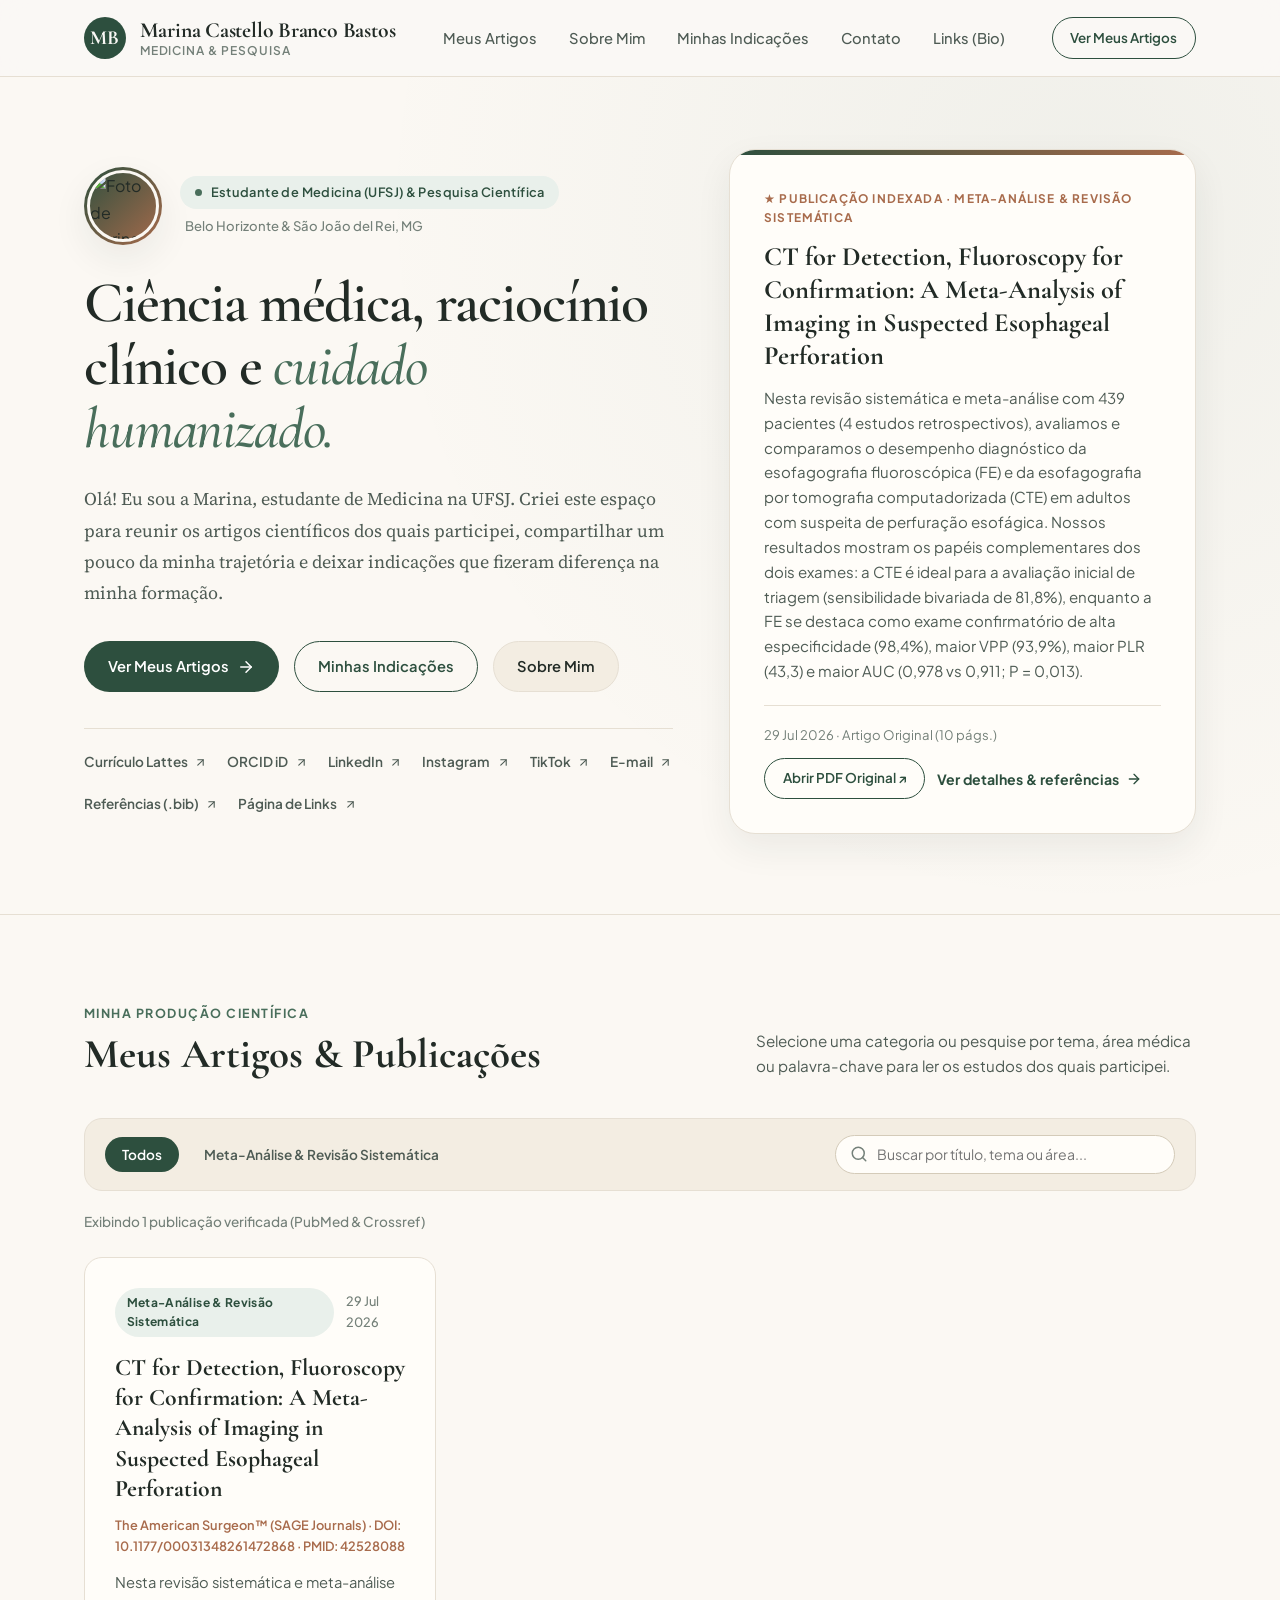
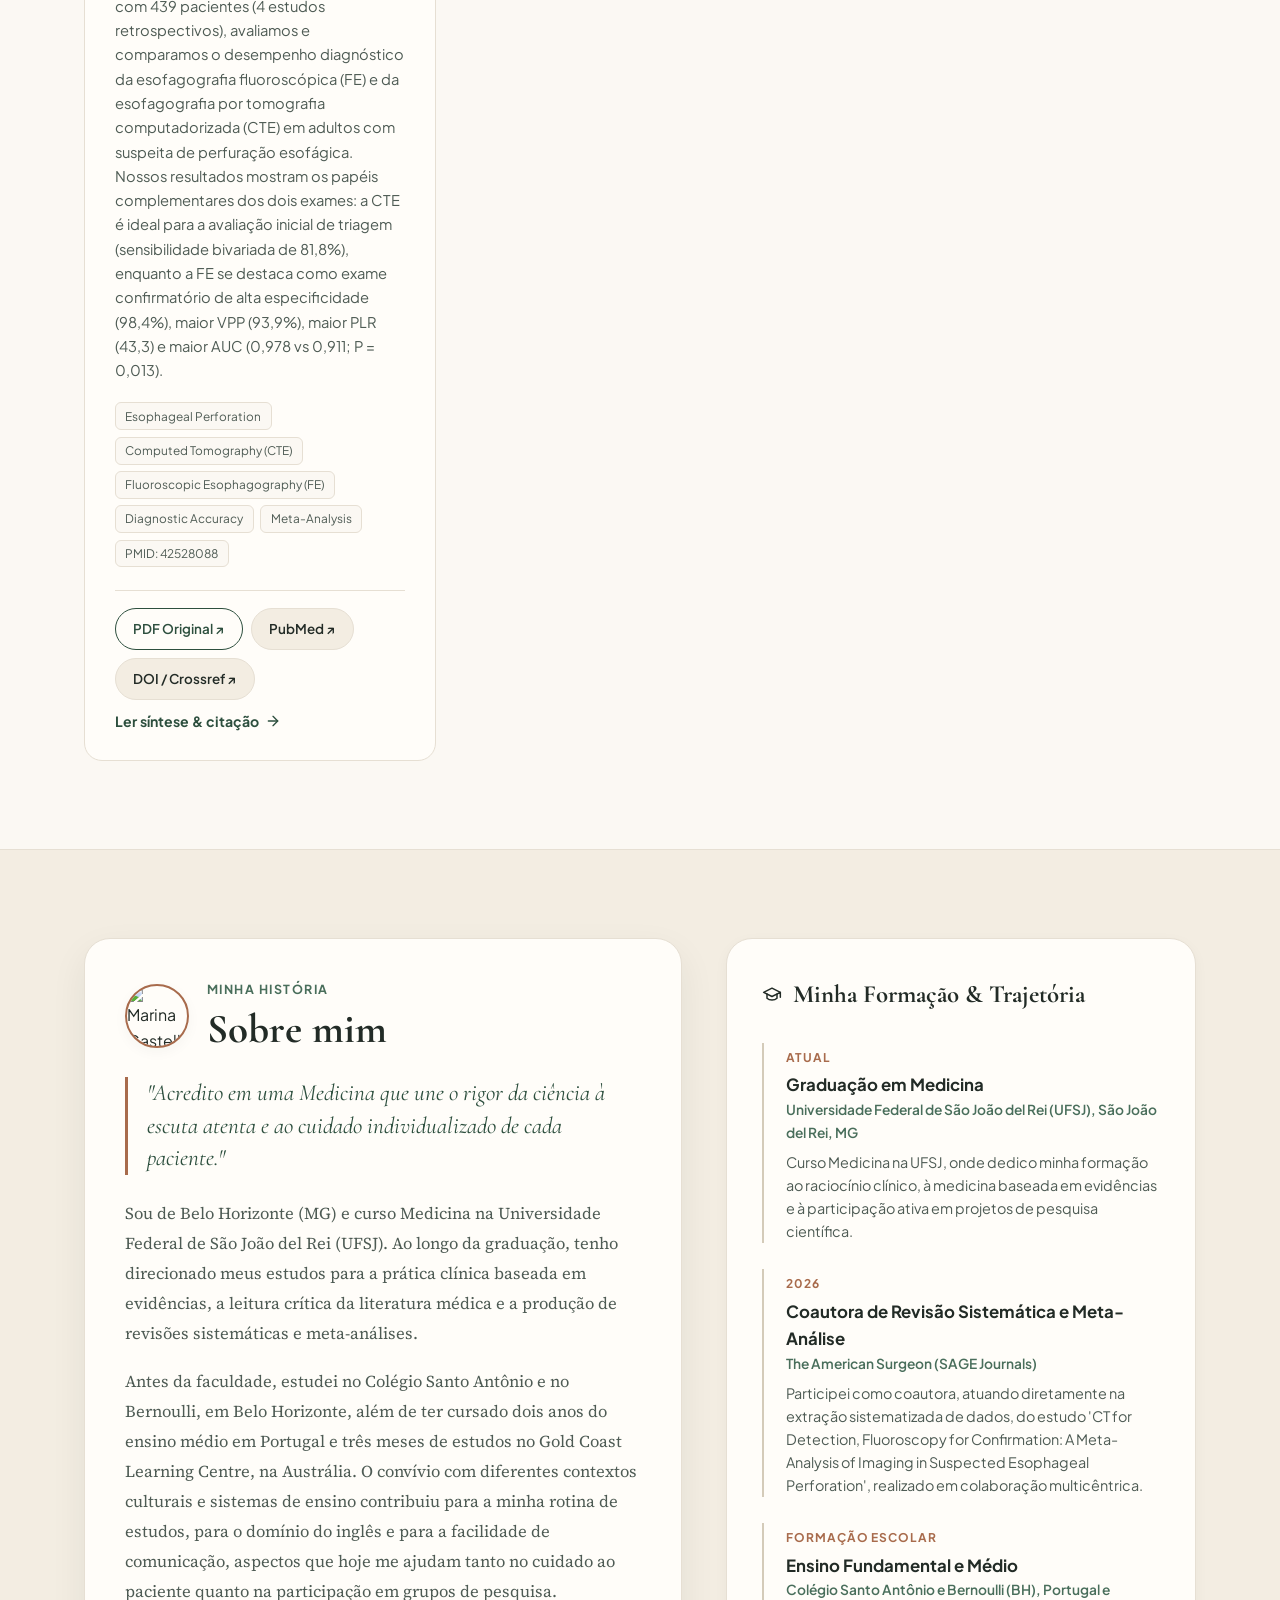
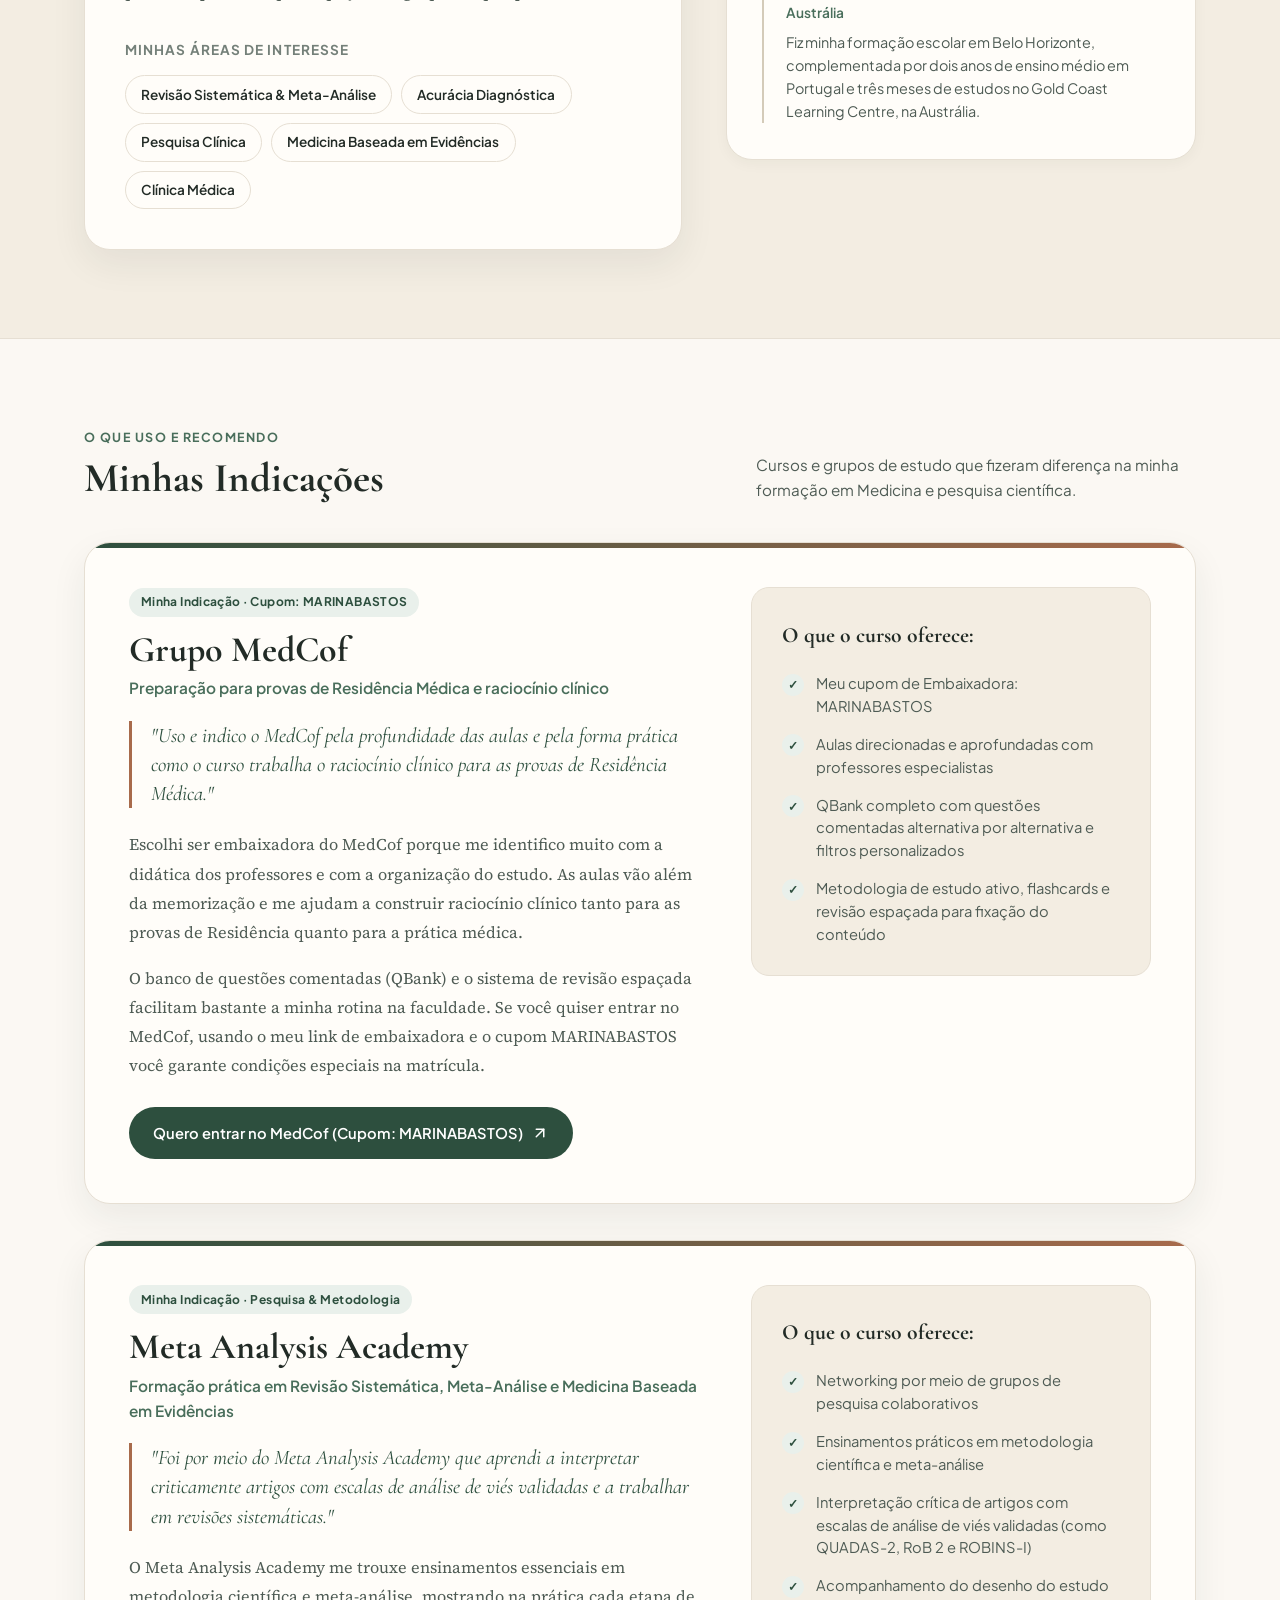
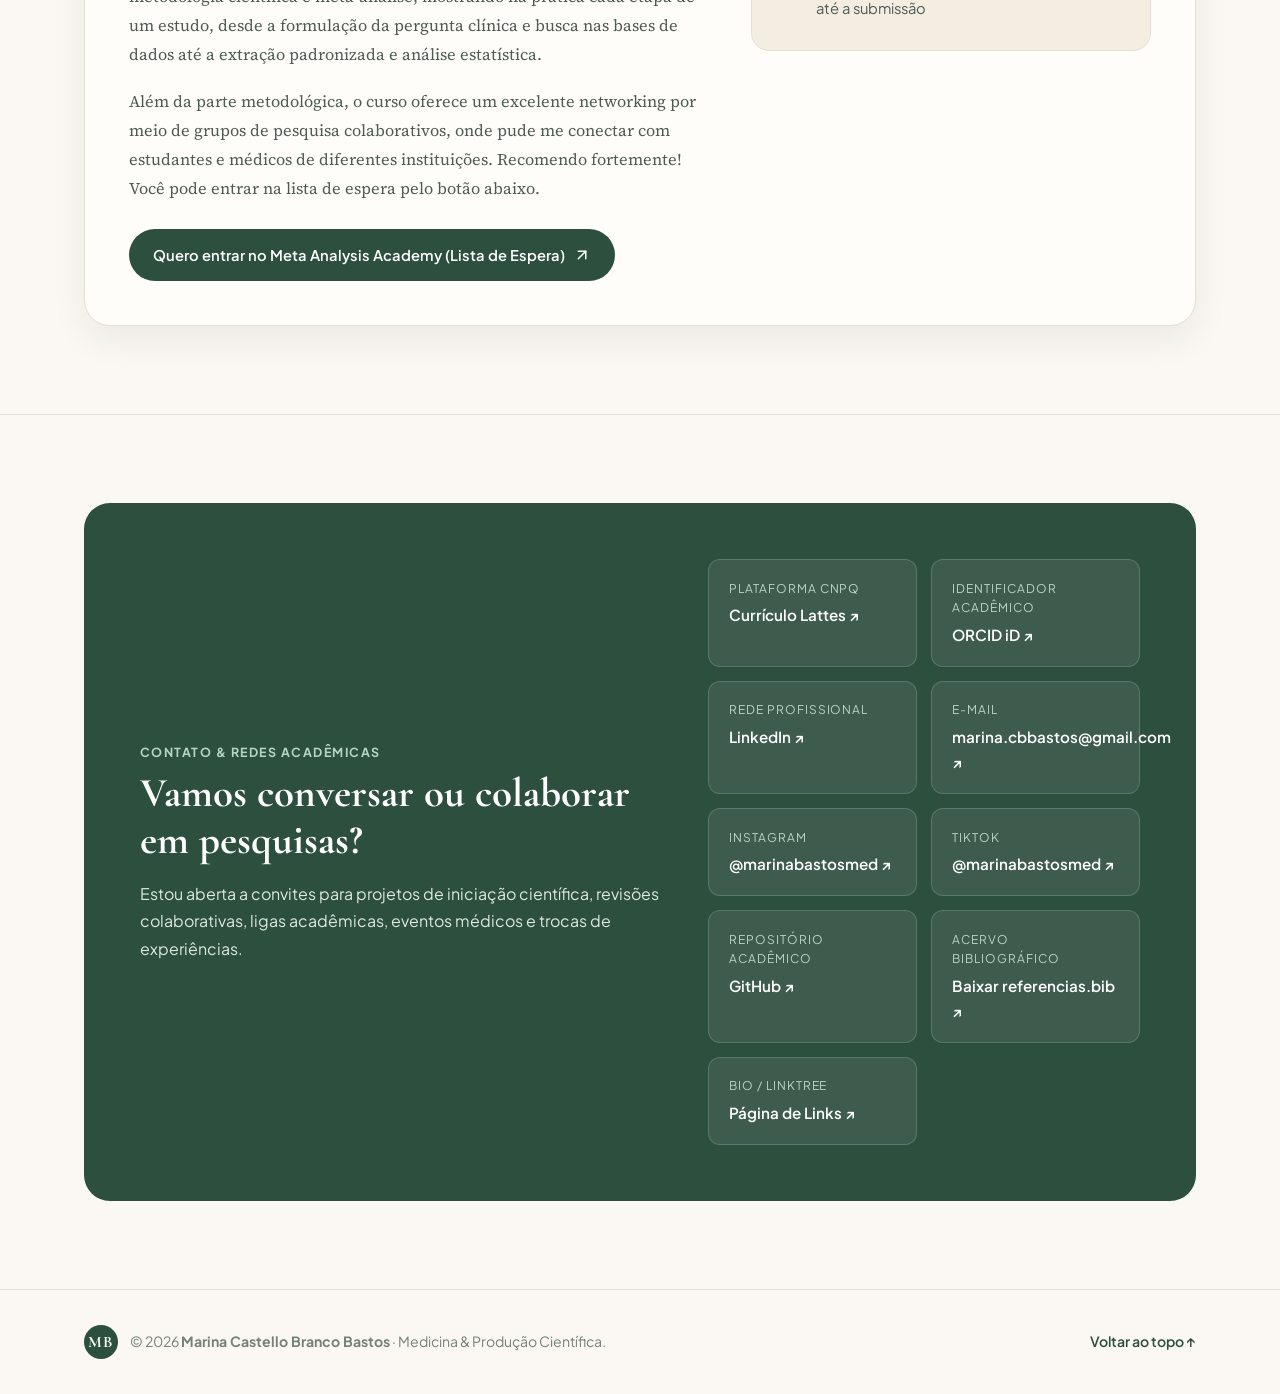
==== commit 0ba2fb9e: "Remove assinatura manuscrita e Com carinho da secao Sobre mim" ====
--- a/index.html
+++ b/index.html
@@ -162,11 +162,6 @@
               <p>Antes da faculdade, estudei no Colégio Santo Antônio e no Bernoulli, em Belo Horizonte, além de ter cursado dois anos do ensino médio em Portugal e três meses de estudos no Gold Coast Learning Centre, na Austrália. O convívio com diferentes contextos culturais e sistemas de ensino contribuiu para a minha rotina de estudos, para o domínio do inglês e para a facilidade de comunicação, aspectos que hoje me ajudam tanto no cuidado ao paciente quanto na participação em grupos de pesquisa.</p>
             </div>
 
-            <div class="letter-signature-block">
-              <span class="letter-warm-regards">Com carinho,</span>
-              <span class="handwritten-signature">Marina Castello Branco Bastos</span>
-            </div>
-
             <div class="interests-block">
               <h3 class="subsection-title">Minhas Áreas de Interesse</h3>
               <div class="tags-cloud" id="lista-interesses">
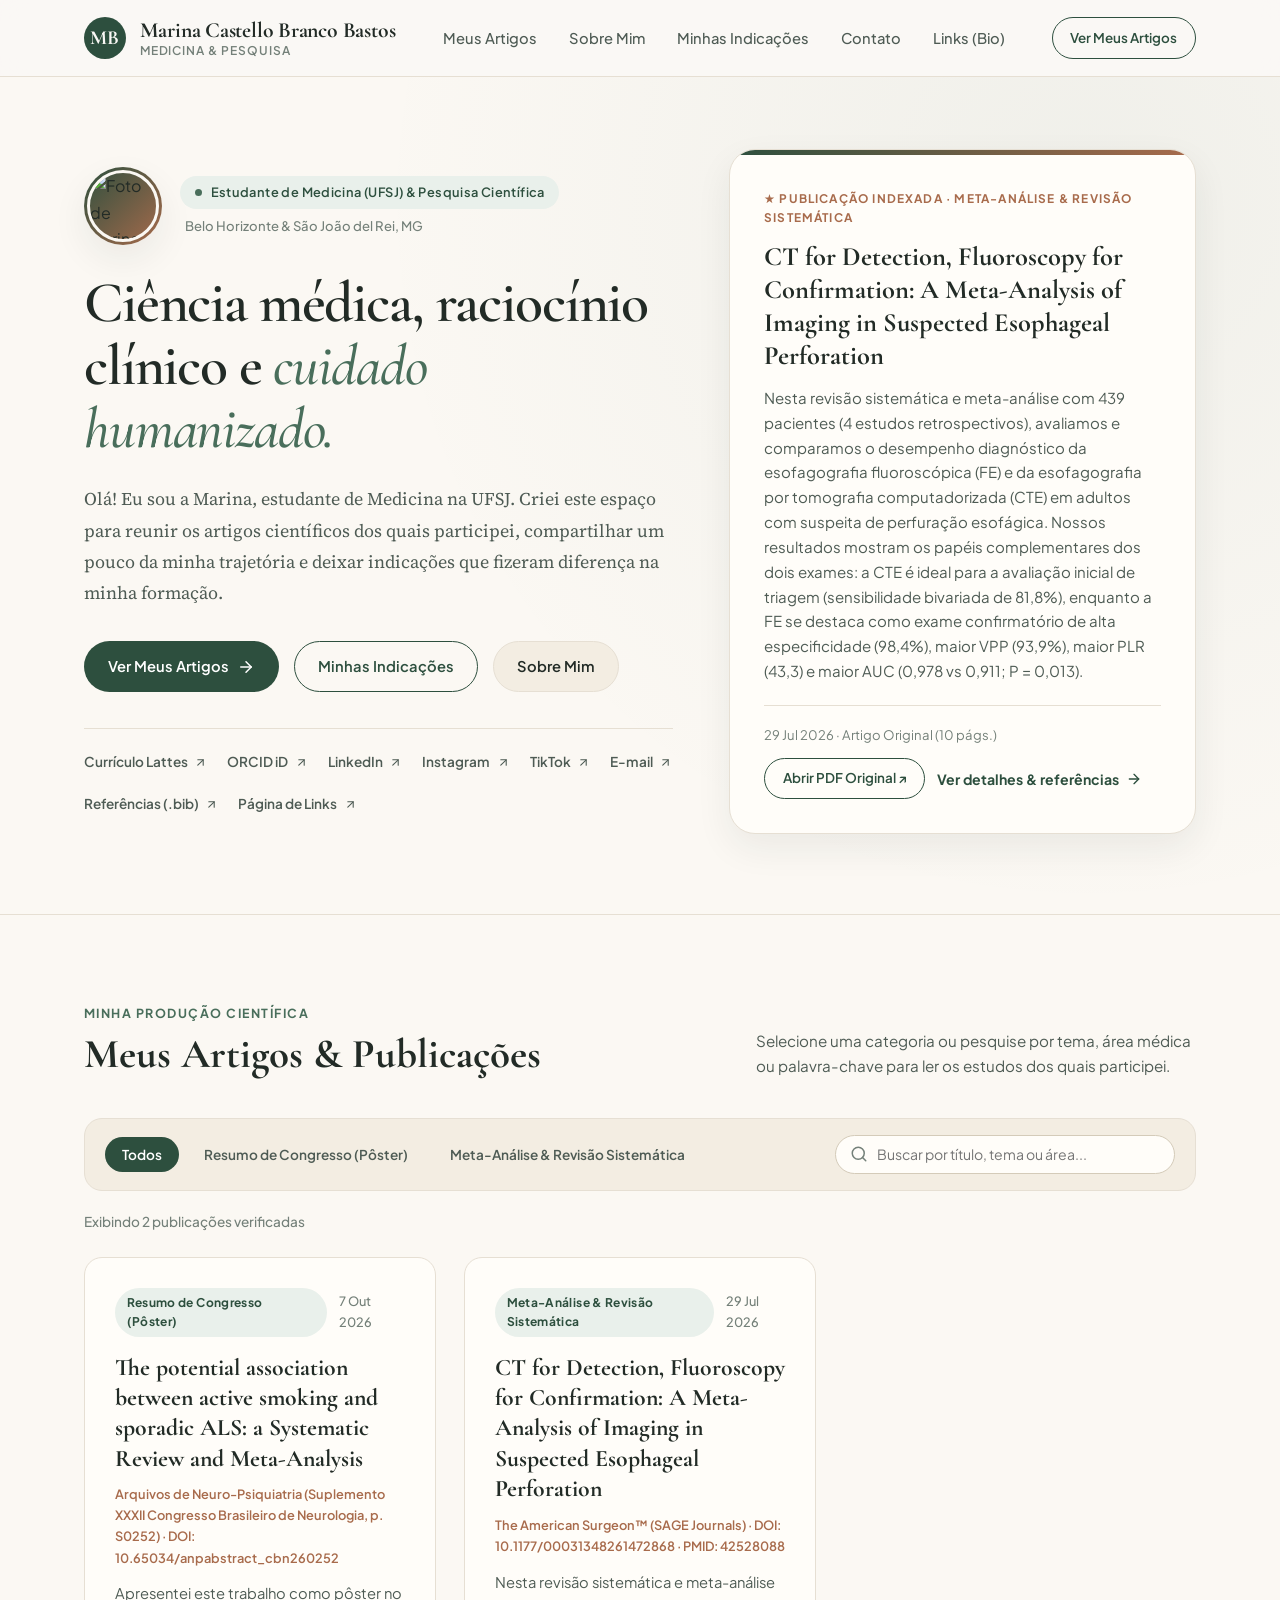
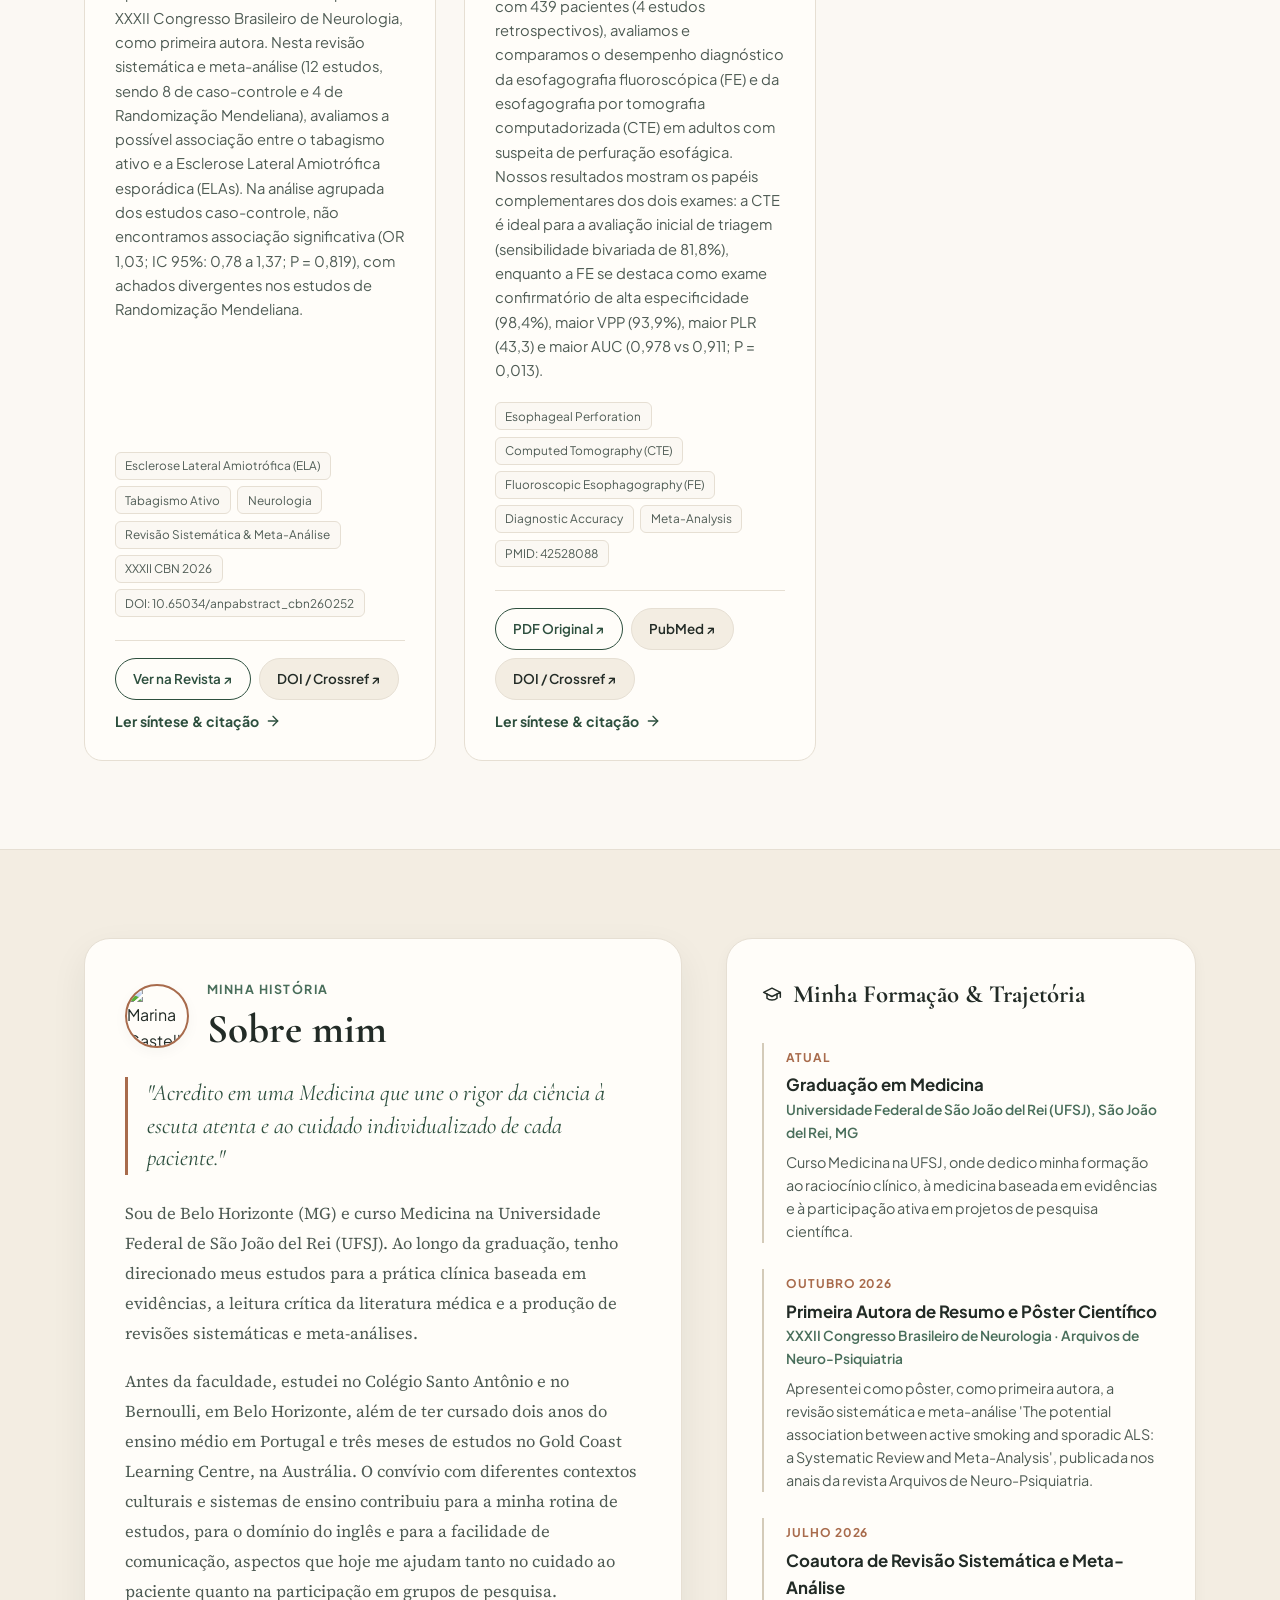
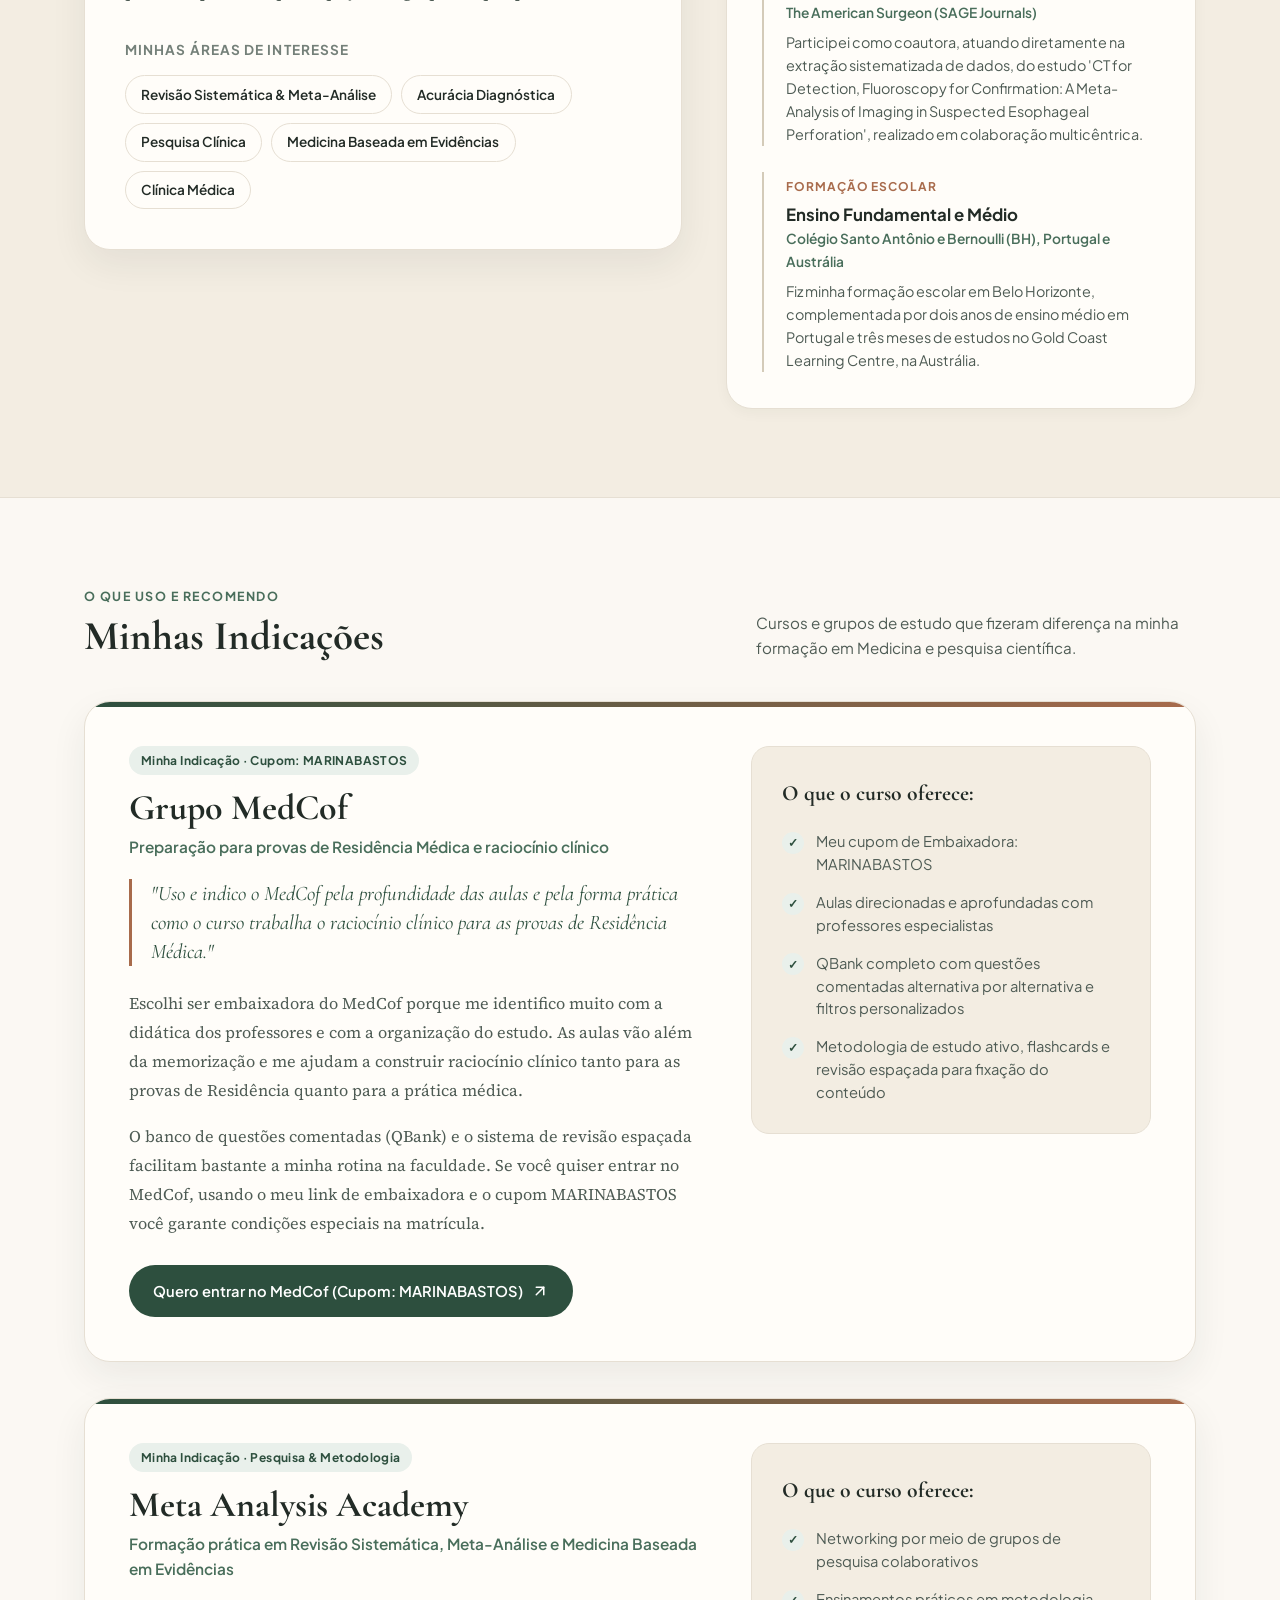
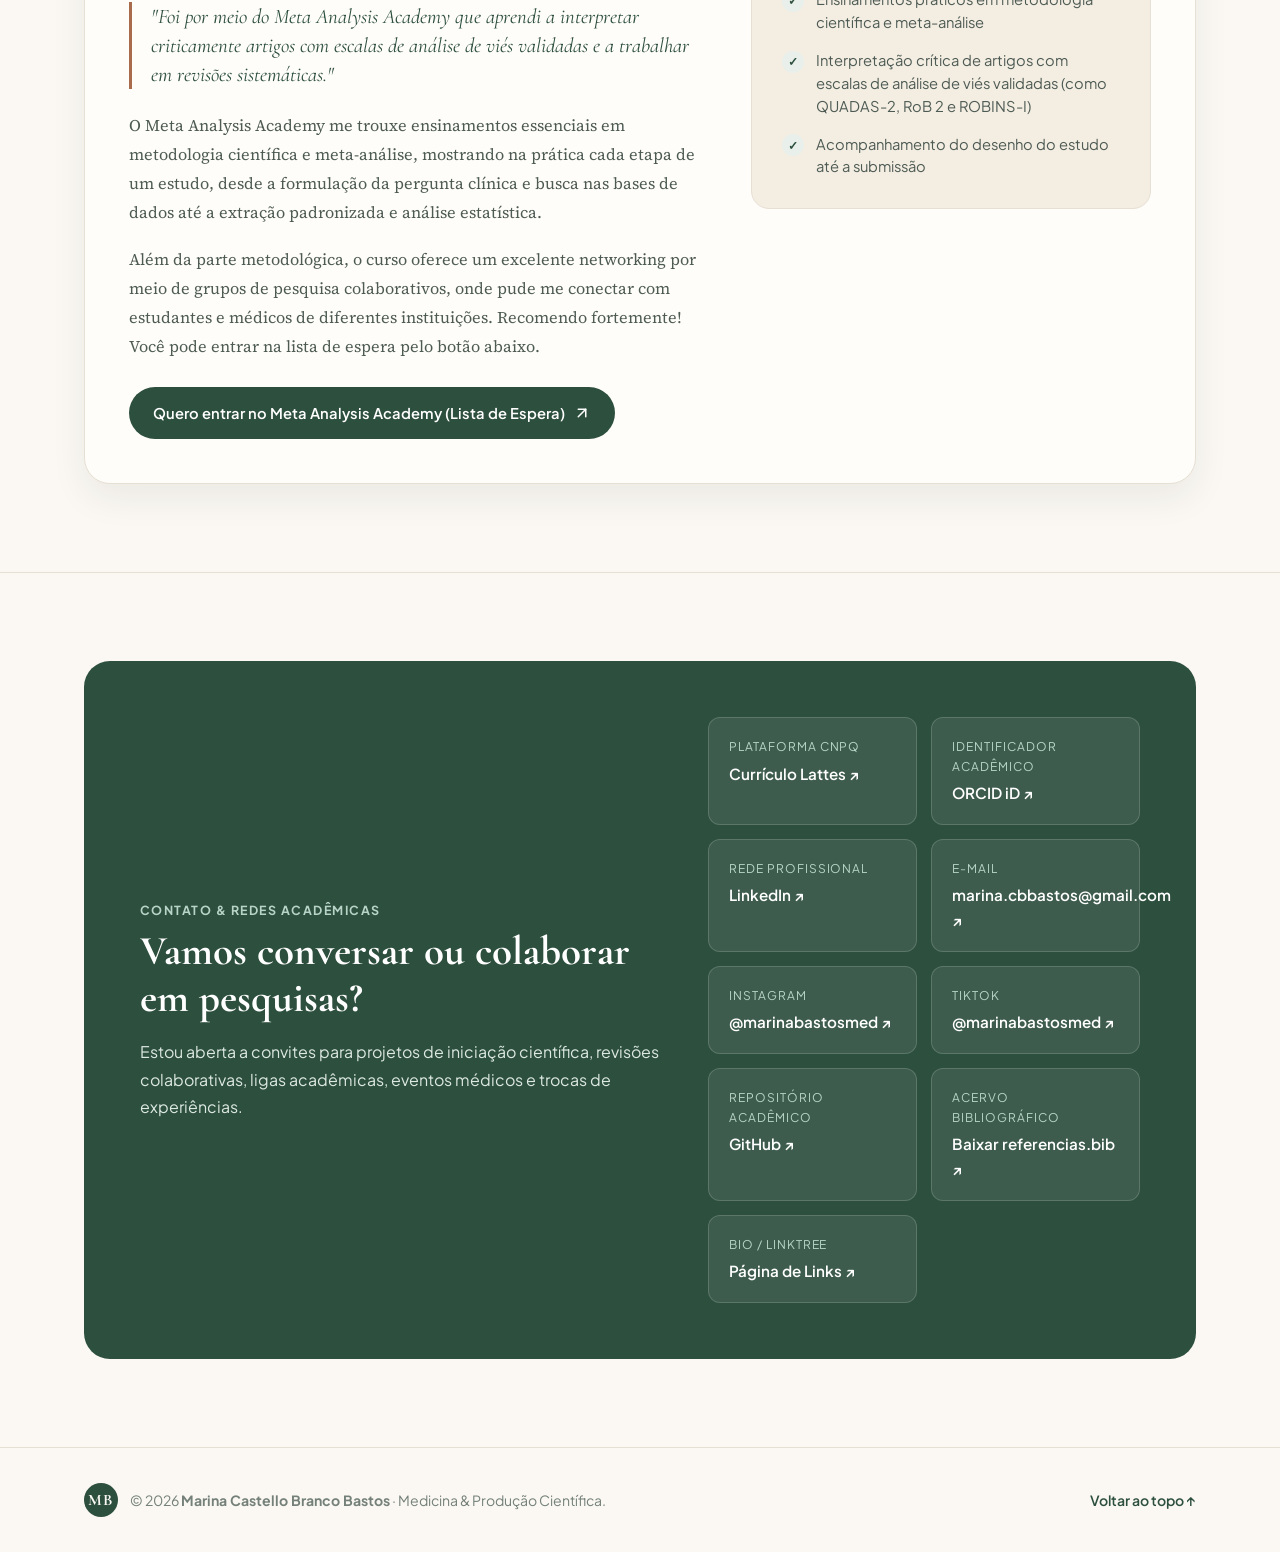
==== commit 693a206e: "Adiciona abstract e poster de Neurologia (fumo e ELA, DOI 10.65034/anpabstract_cbn260252) ao site e " ====
--- a/index.html
+++ b/index.html
@@ -290,7 +290,7 @@
   </div>
 
   <!-- Carrega primeiro os dados e depois a lógica -->
-  <script src="dados.js?v=20261112e"></script>
-  <script src="script.js?v=20261112e"></script>
+  <script src="dados.js?v=20261119a"></script>
+  <script src="script.js?v=20261119a"></script>
 </body>
 </html>
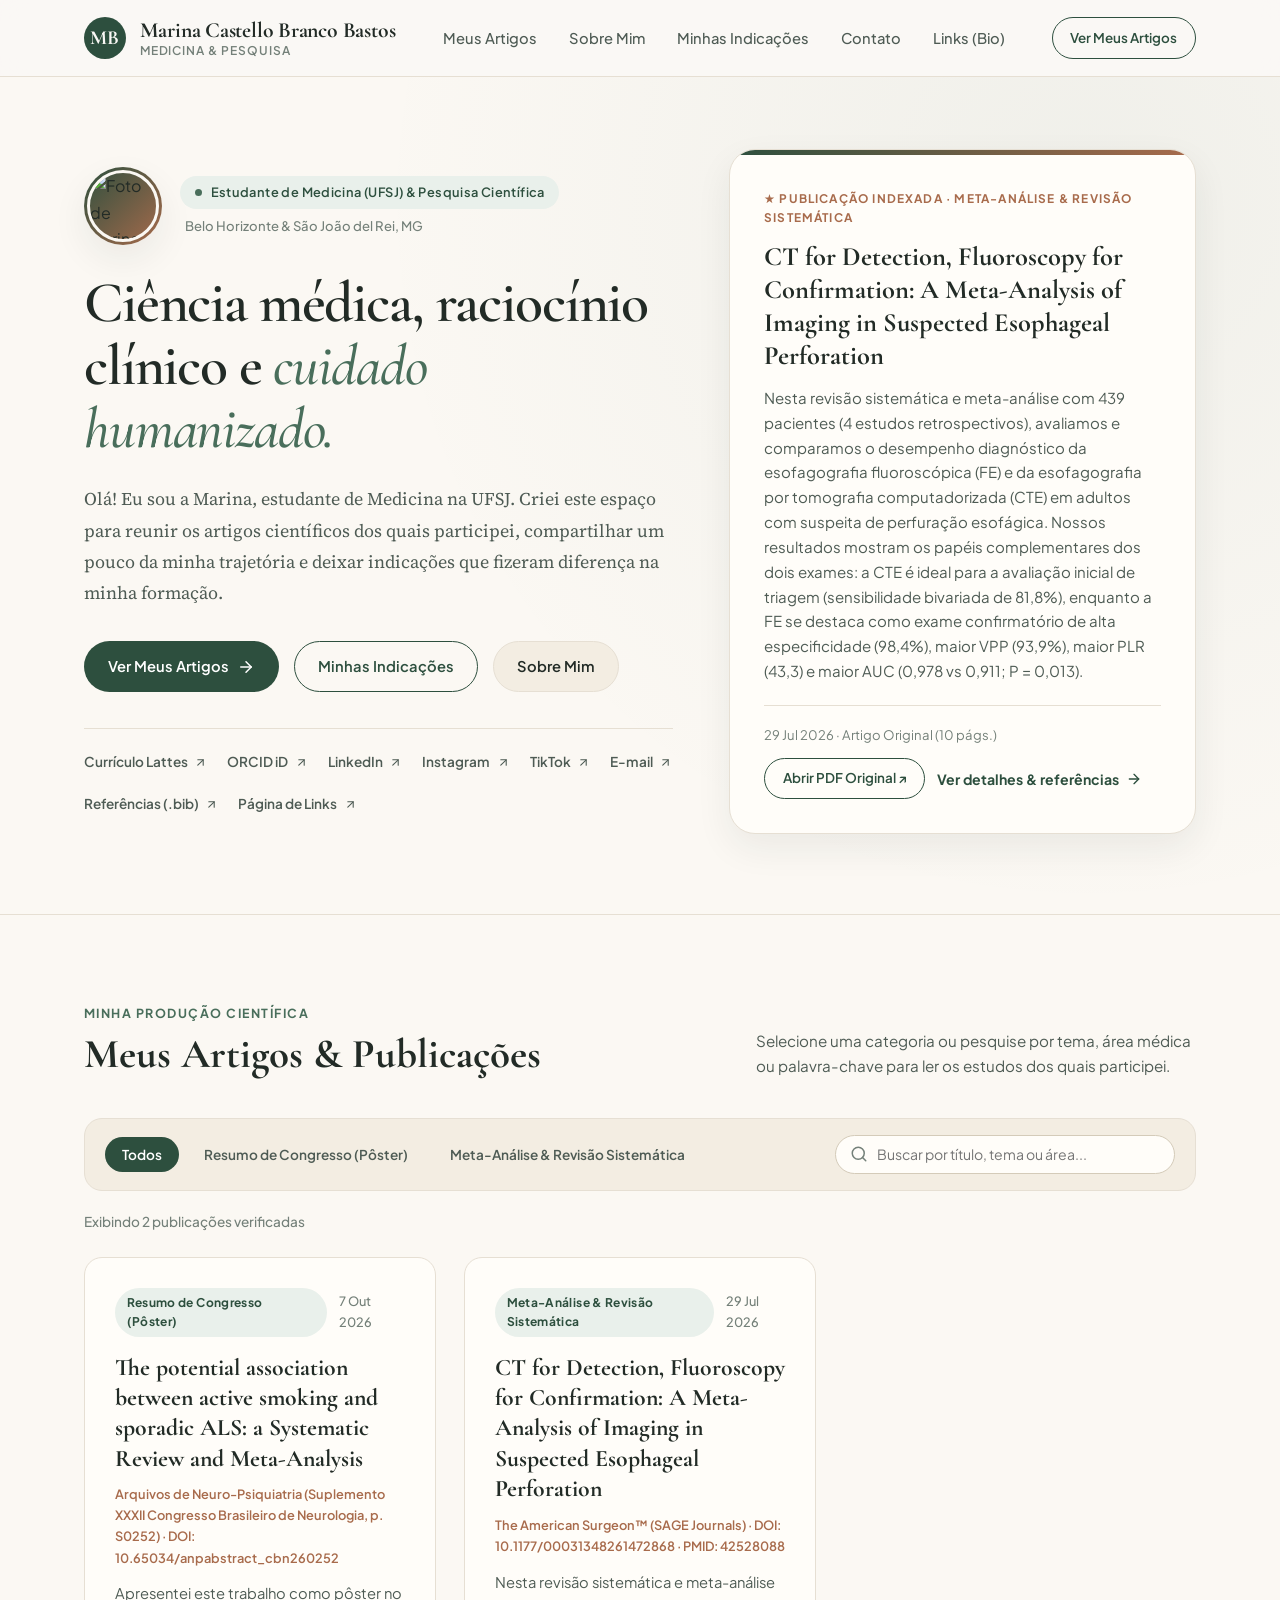
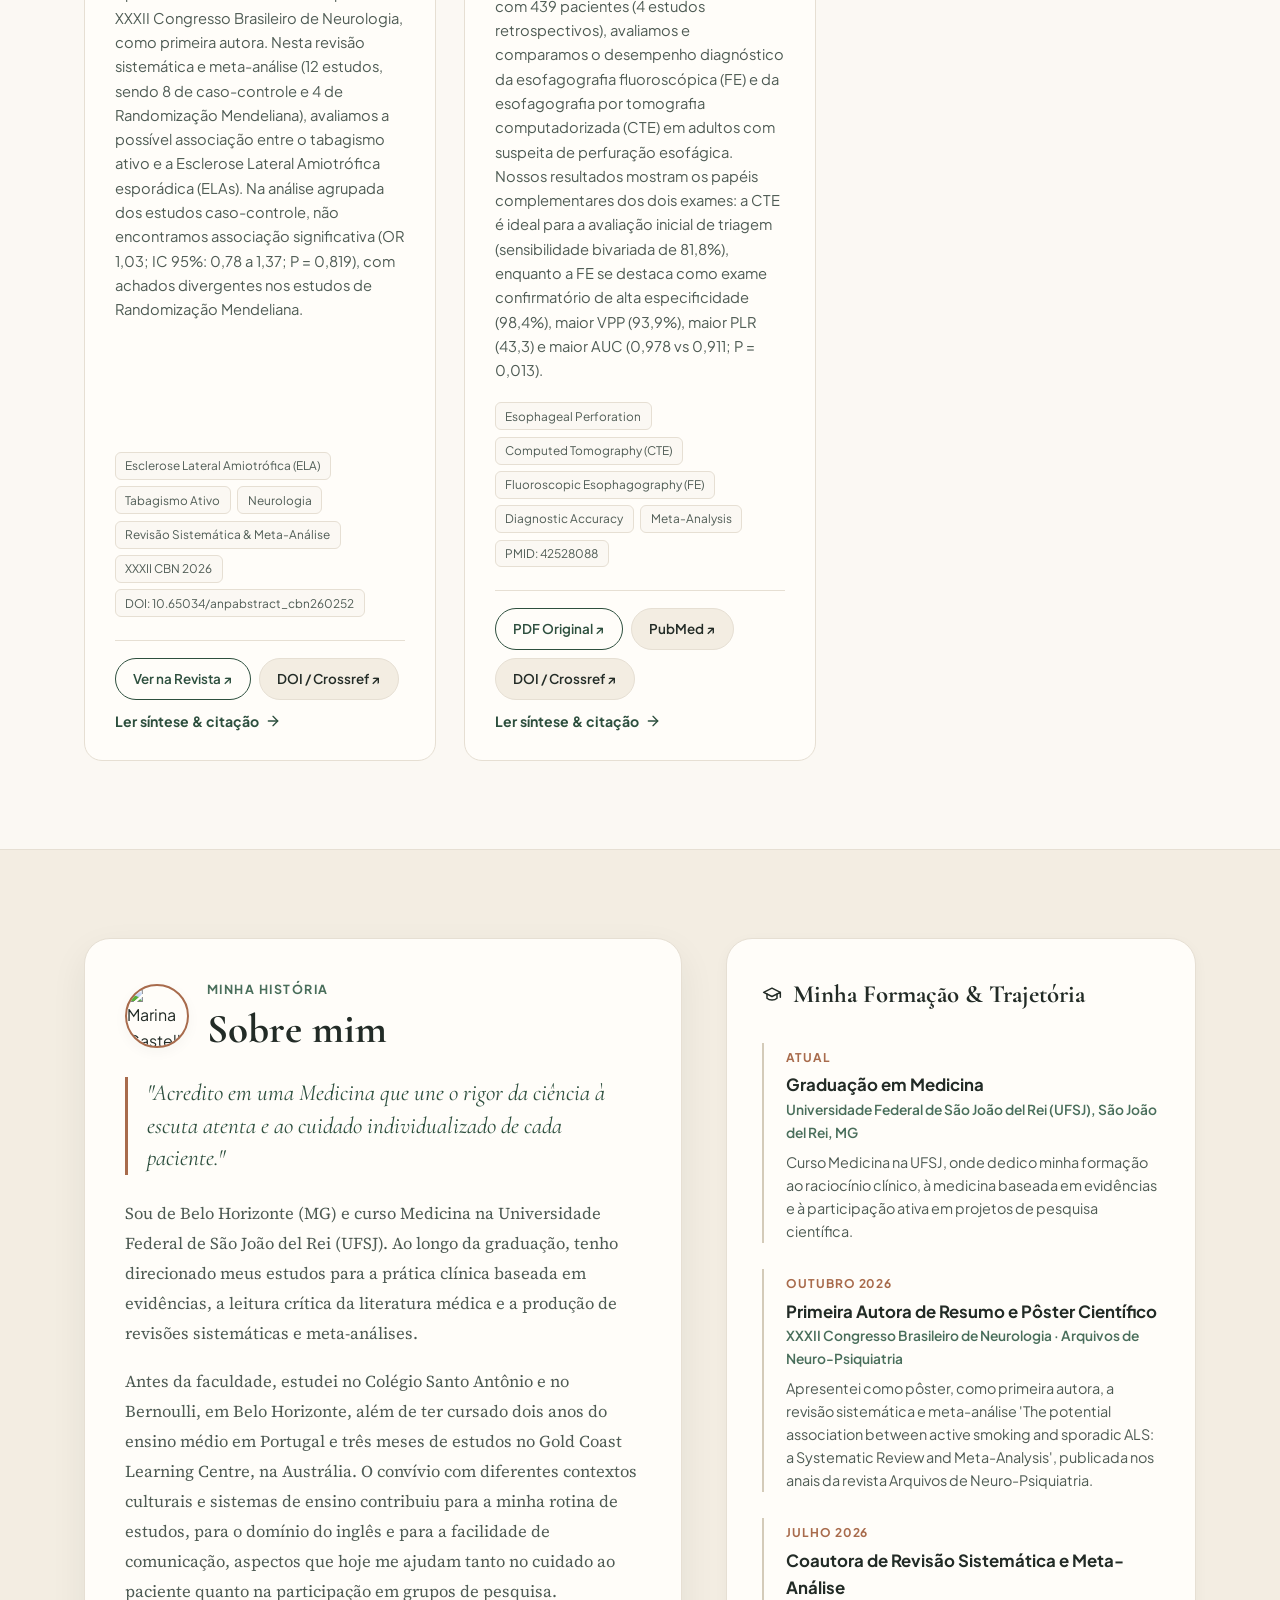
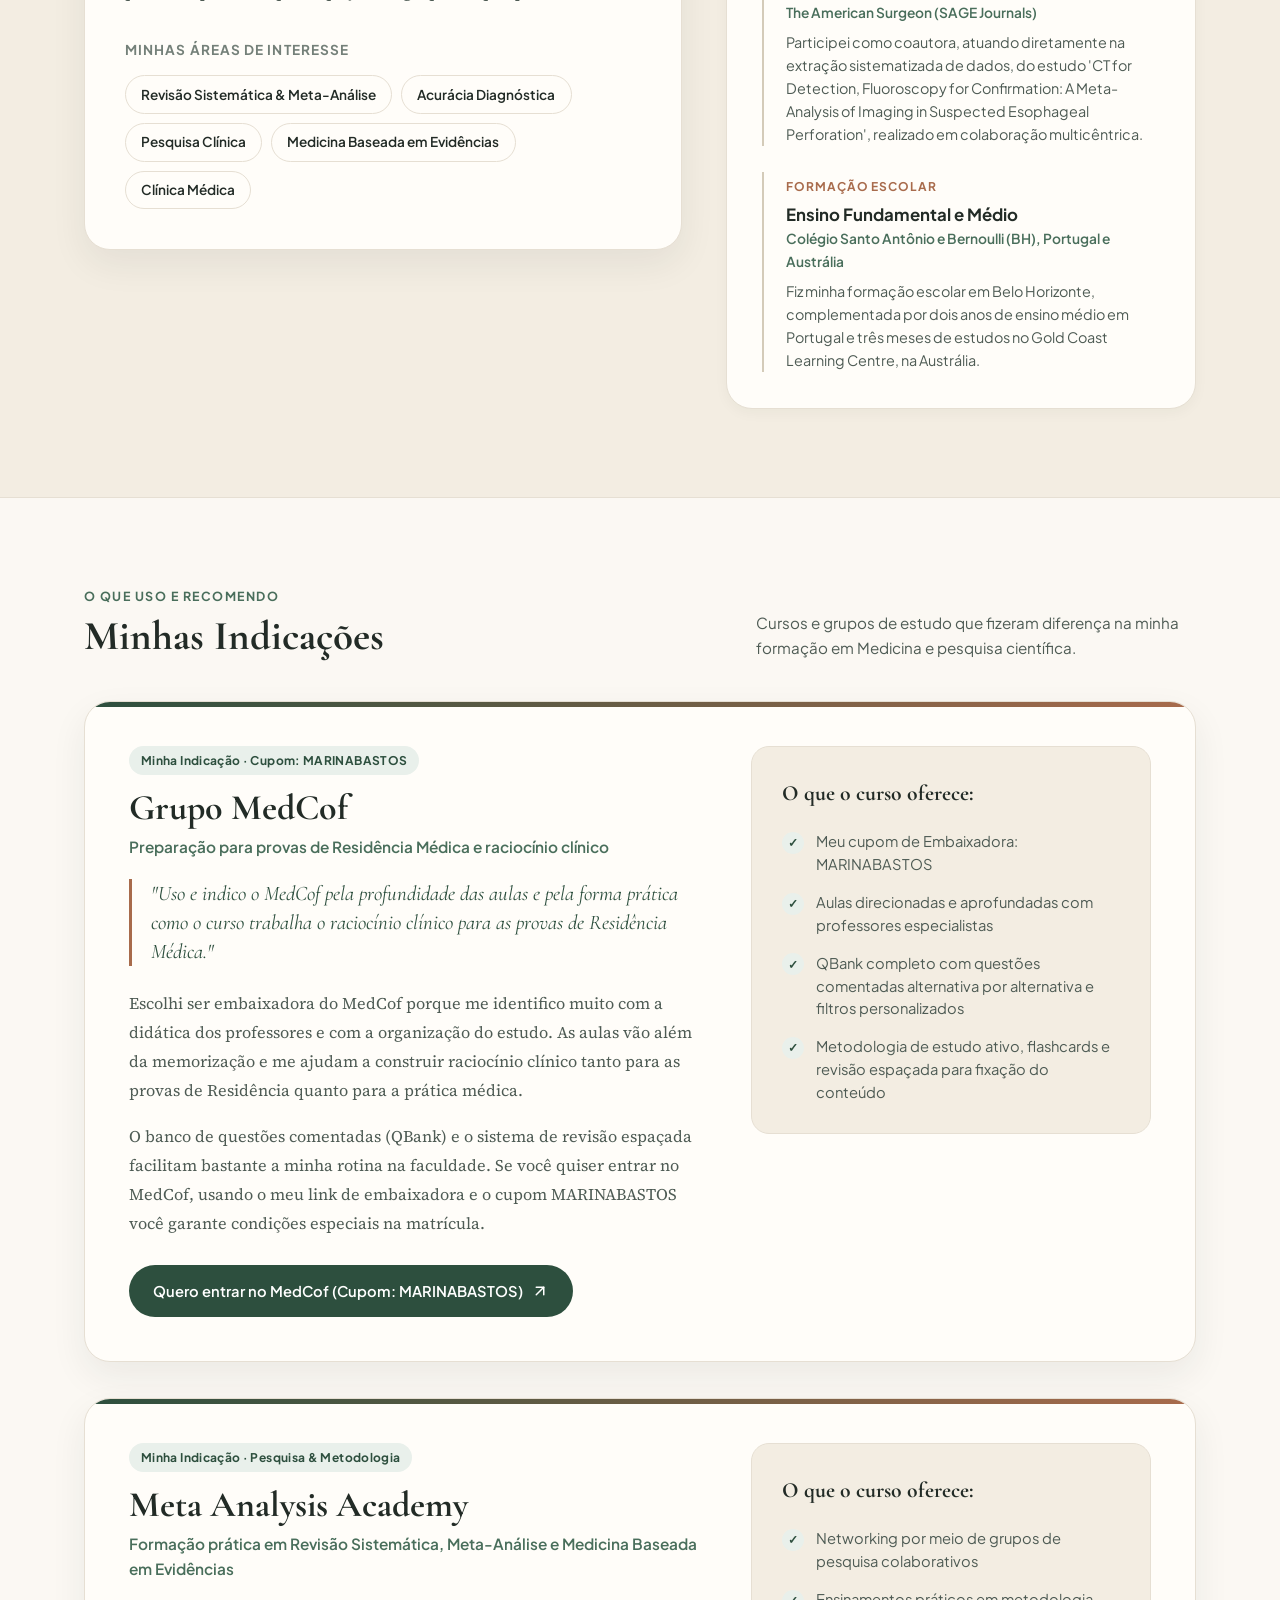
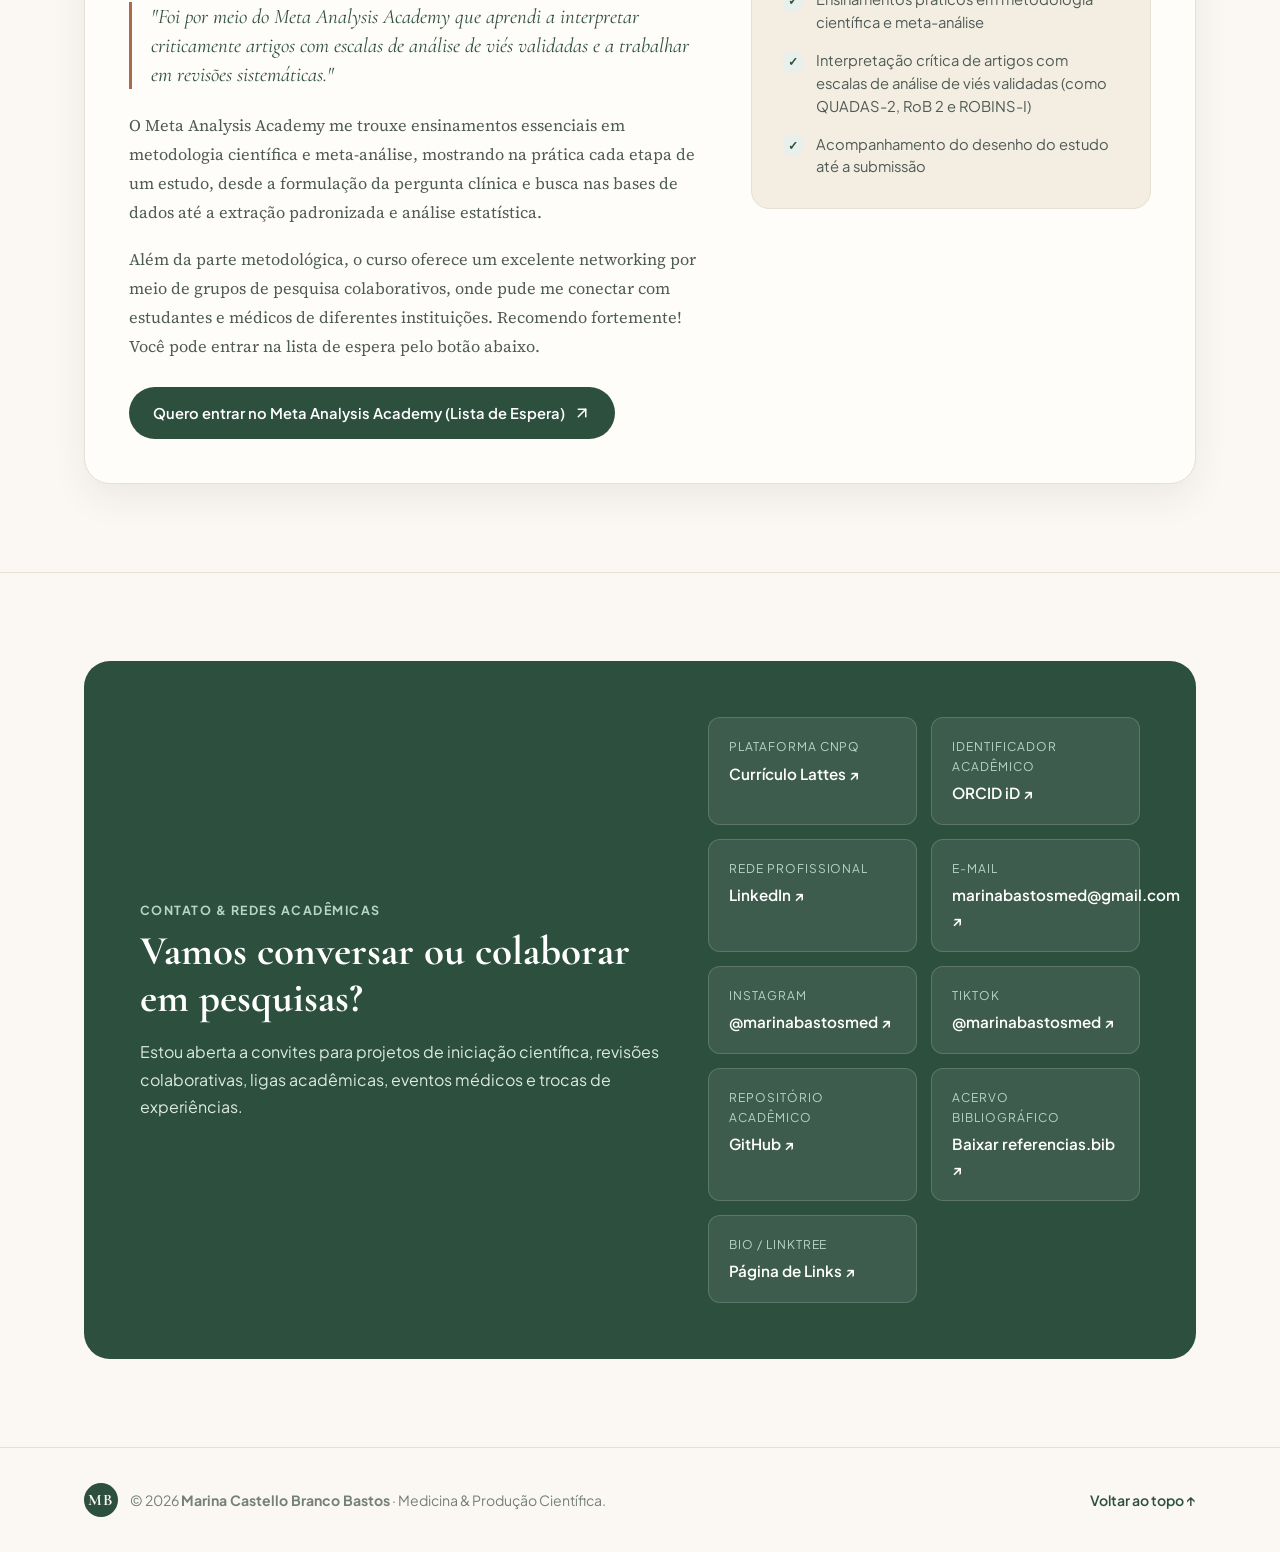
==== commit 75770ecc: "Atualiza e-mail do site principal para marinabastosmed@gmail.com" ====
--- a/index.html
+++ b/index.html
@@ -290,7 +290,7 @@
   </div>
 
   <!-- Carrega primeiro os dados e depois a lógica -->
-  <script src="dados.js?v=20261119a"></script>
-  <script src="script.js?v=20261119a"></script>
+  <script src="dados.js?v=20261119b"></script>
+  <script src="script.js?v=20261119b"></script>
 </body>
 </html>
